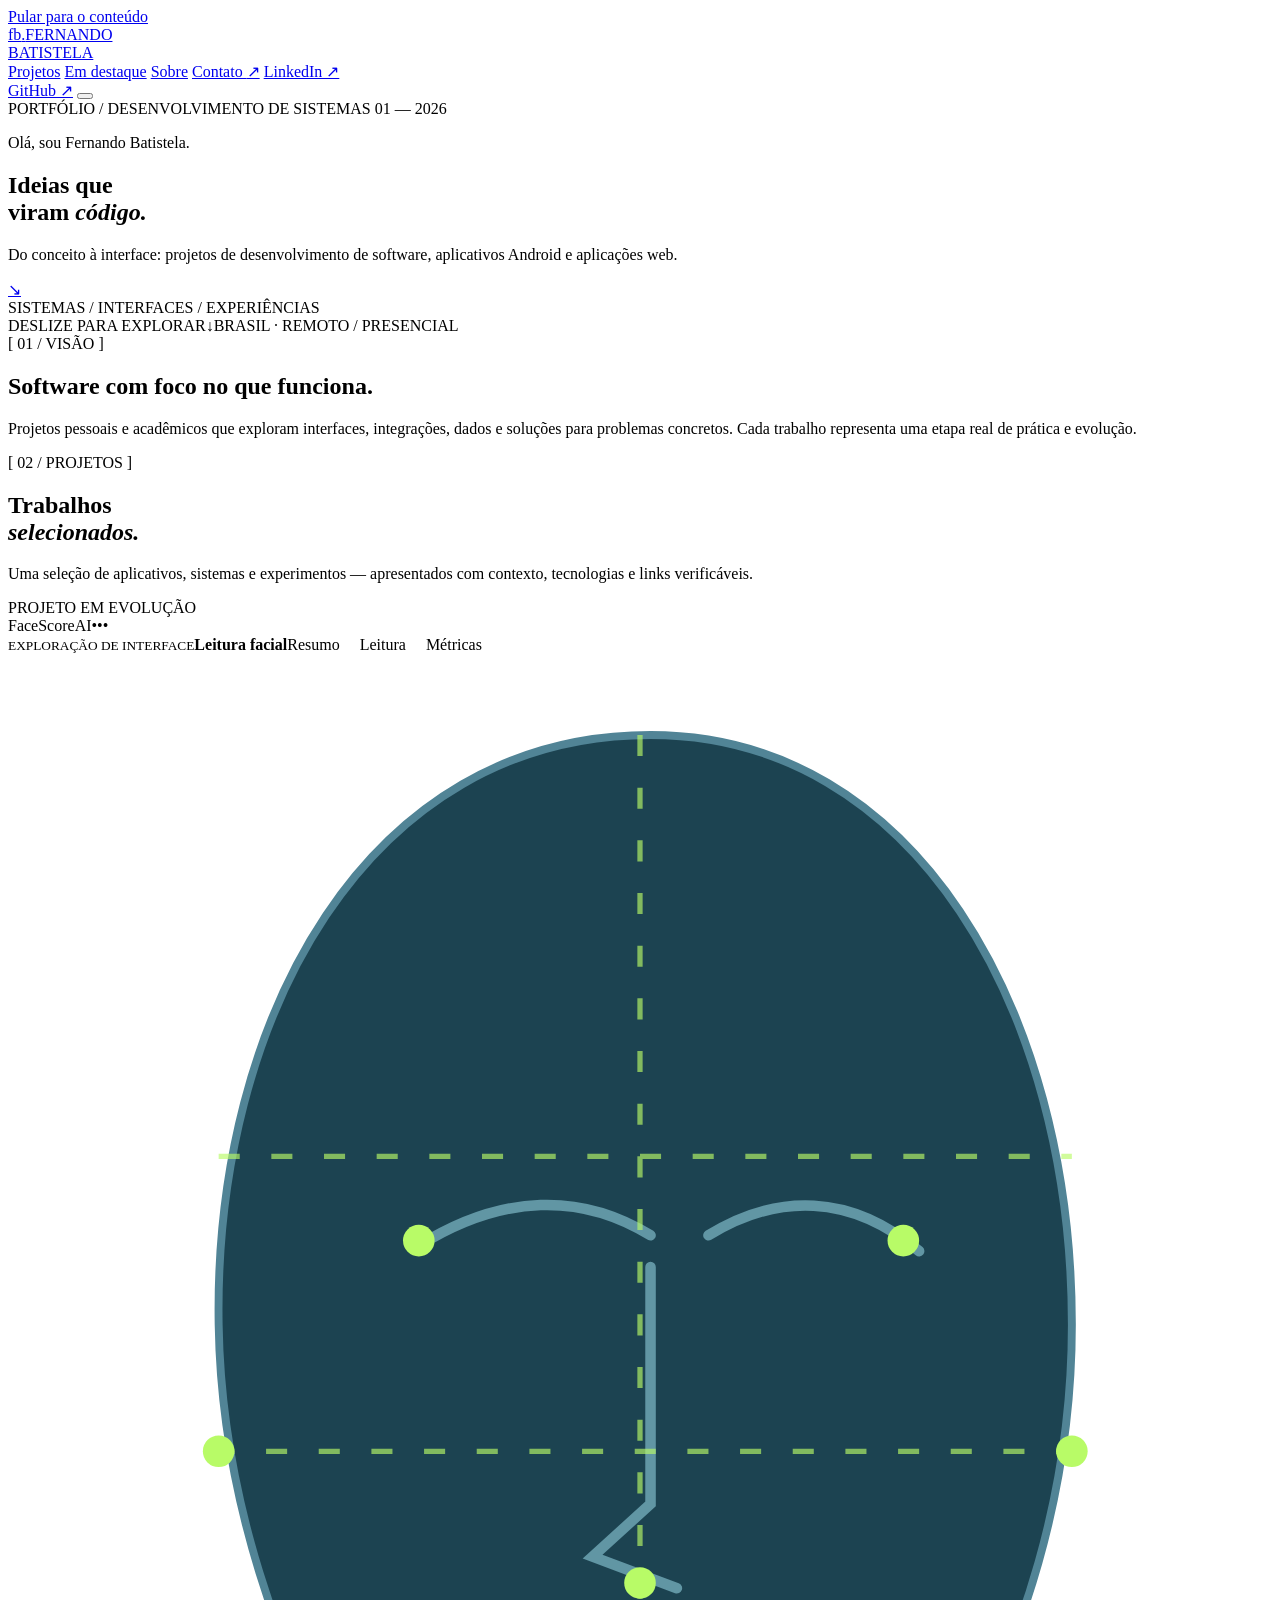
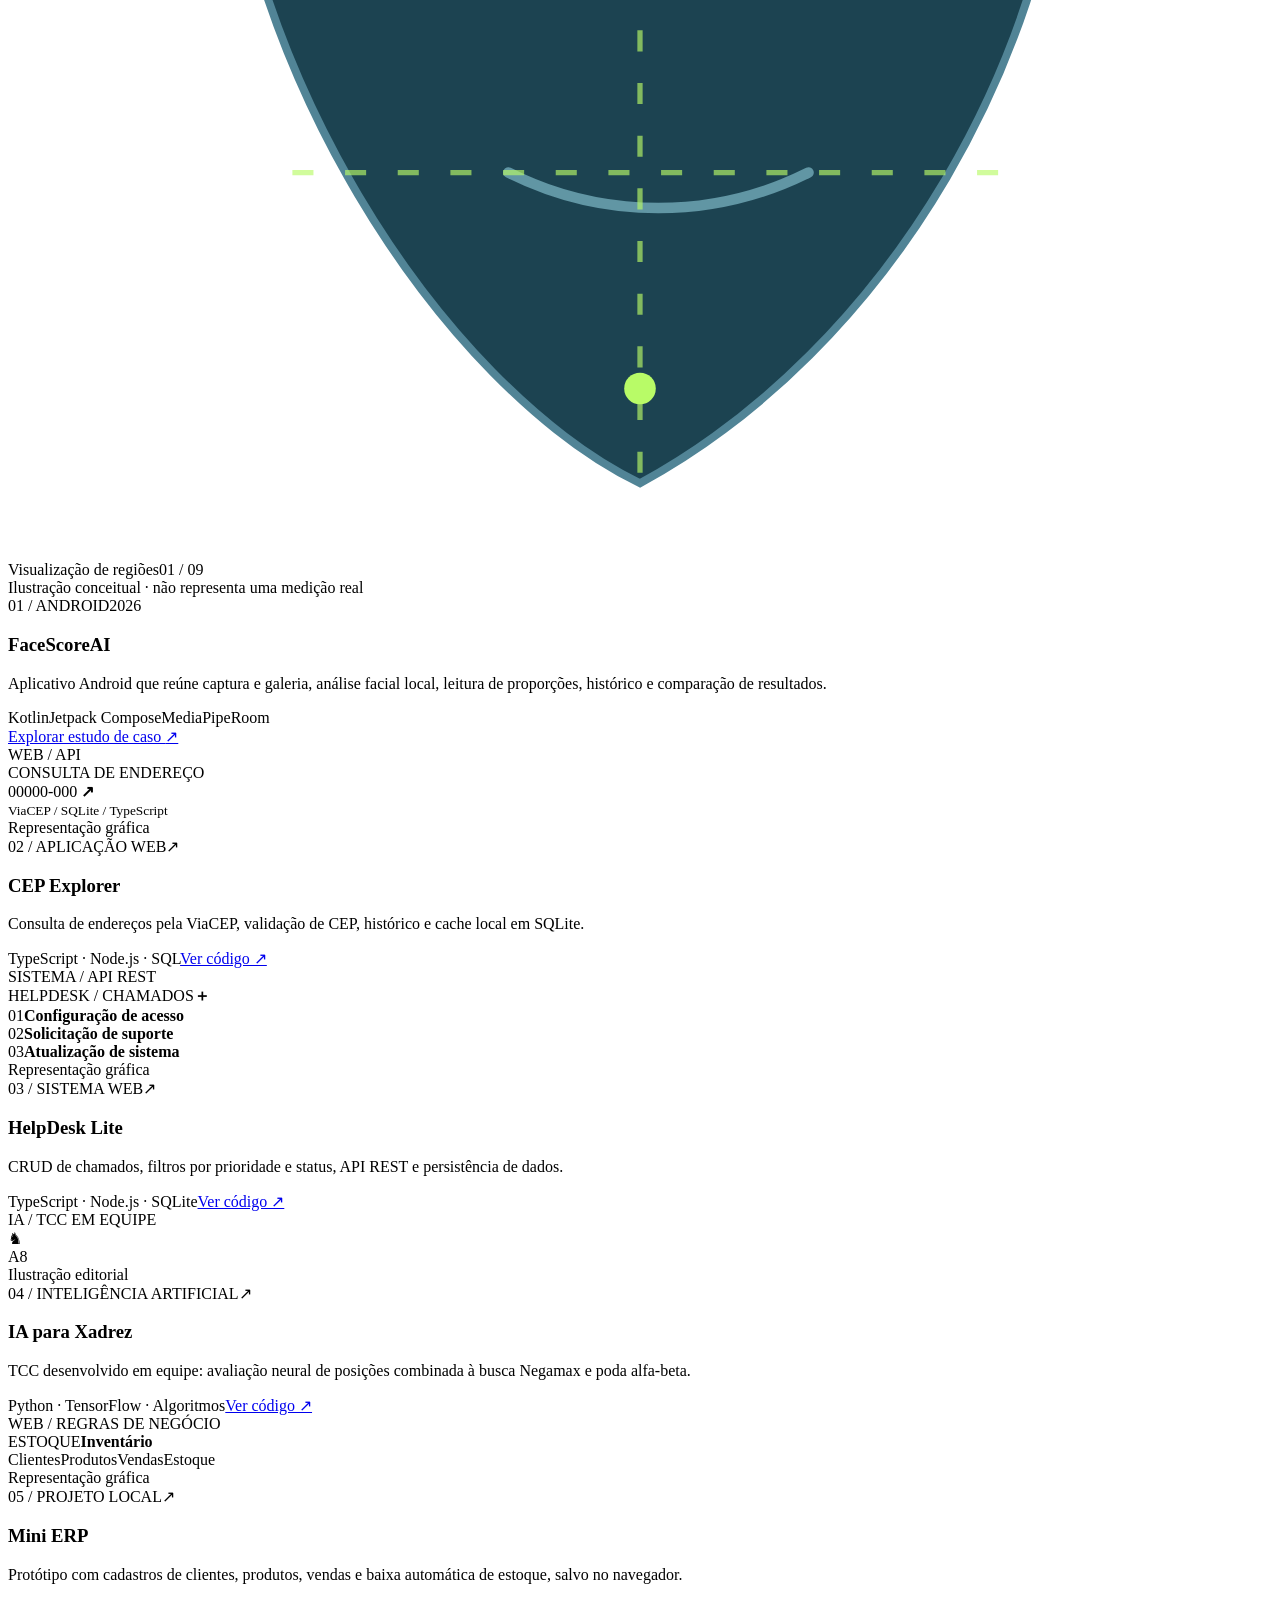
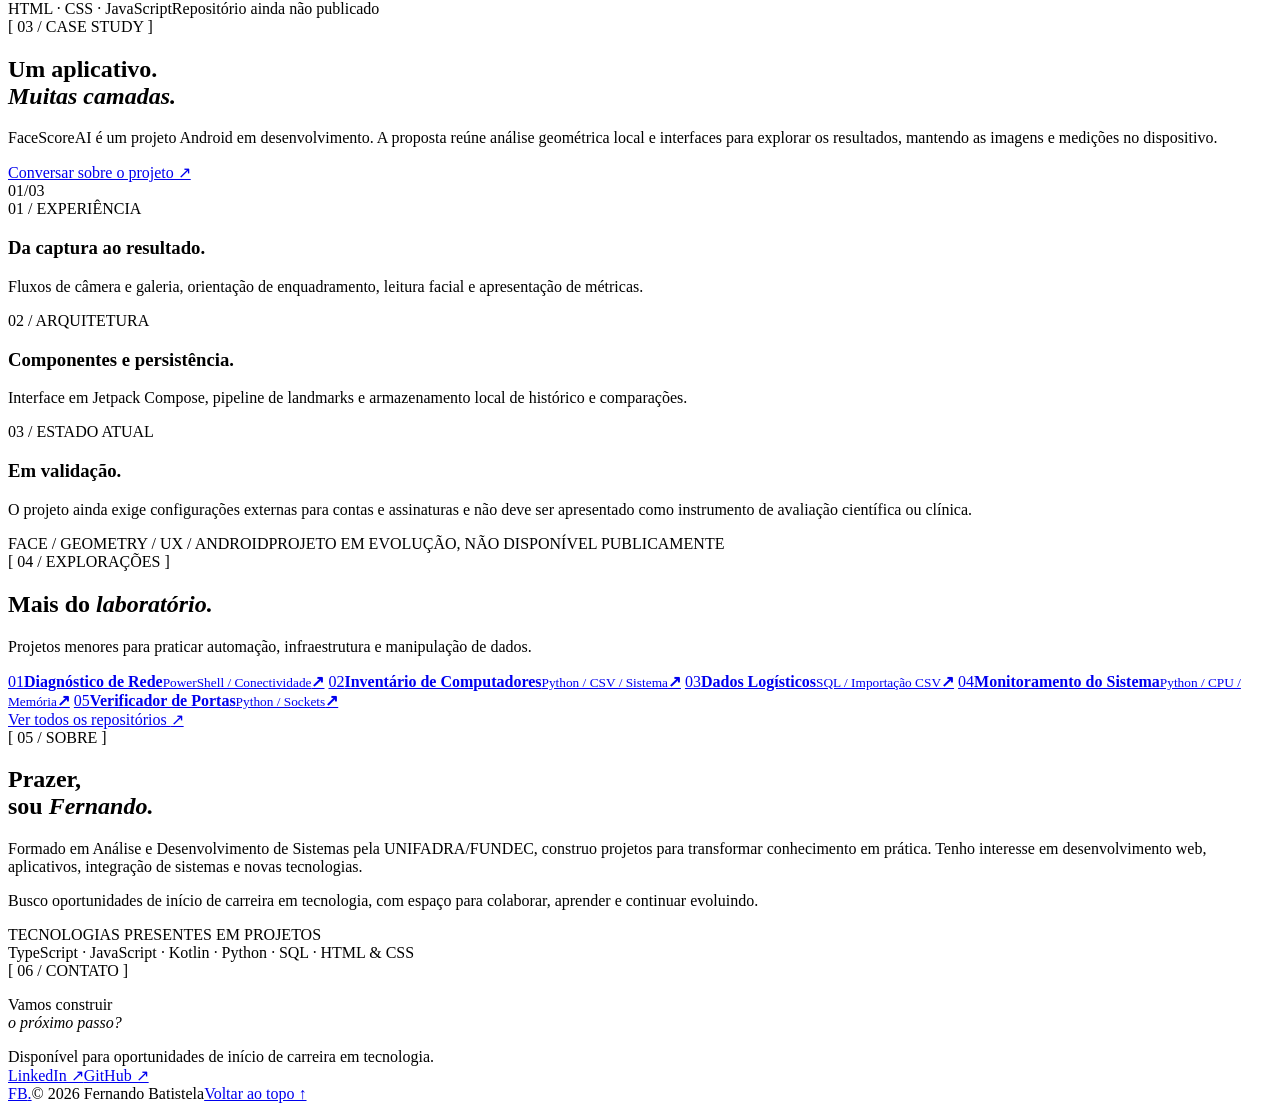
==== docs/index.html @ beaba544 "Add portfolio website: index.html" ====
<!doctype html>
<html lang="pt-BR">
<head>
  <meta charset="utf-8">
  <meta name="viewport" content="width=device-width, initial-scale=1">
  <meta name="theme-color" content="#101210">
  <meta name="description" content="Fernando Batistela — desenvolvimento de sistemas, aplicativos Android, aplicações web e projetos de tecnologia. Conheça projetos e estudos de caso.">
  <meta property="og:title" content="Fernando Batistela — Projetos & Desenvolvimento">
  <meta property="og:description" content="Aplicações reais, interfaces e sistemas. Portfólio de Fernando Batistela.">
  <meta property="og:type" content="website">
  <title>Fernando Batistela — Desenvolvimento de Sistemas</title>
  <link rel="icon" href="assets/mark.svg" type="image/svg+xml">
  <link rel="stylesheet" href="styles.css">
  <script defer src="main.js"></script>
</head>
<body>
  <a class="skip-link" href="#conteudo">Pular para o conteúdo</a>
  <div class="scroll-line" aria-hidden="true"></div>
  <header class="site-header" id="topo">
    <a href="#topo" class="brand" aria-label="Fernando Batistela — início"><span class="brand-mark">fb<span>.</span></span><span class="brand-name">FERNANDO<br>BATISTELA</span></a>
    <nav class="nav" aria-label="Navegação principal">
      <a href="#projetos">Projetos</a>
      <a href="#facescore">Em destaque</a>
      <a href="#sobre">Sobre</a>
      <a href="#contato">Contato <span aria-hidden="true">↗</span></a>
      <a href="https://www.linkedin.com/in/fernando-batistela-4bb4b639b/" target="_blank" rel="noopener noreferrer">LinkedIn ↗</a>
    </nav>
    <a class="header-cta" href="https://github.com/perfilcorporativo" target="_blank" rel="noopener noreferrer">GitHub <span aria-hidden="true">↗</span></a>
    <button class="menu-toggle" type="button" aria-label="Abrir menu" aria-controls="mobile-nav" aria-expanded="false"><span></span><span></span></button>
  </header>
  <nav class="mobile-nav" id="mobile-nav" aria-label="Navegação móvel" hidden><a href="#projetos">Projetos</a><a href="#facescore">FaceScoreAI</a><a href="#sobre">Sobre</a><a href="#contato">Contato</a><a href="https://github.com/perfilcorporativo" target="_blank" rel="noopener noreferrer">GitHub ↗</a><a href="https://www.linkedin.com/in/fernando-batistela-4bb4b639b/" target="_blank" rel="noopener noreferrer">LinkedIn ↗</a></nav>
  <main id="conteudo">
    <section class="hero">
      <div class="hero-noise" aria-hidden="true"></div>
      <div class="hero-inner wrap">
        <div class="hero-topline reveal"><span class="live-dot"></span> PORTFÓLIO / DESENVOLVIMENTO DE SISTEMAS <span class="hero-edition">01 — 2026</span></div>
        <div class="hero-copy">
          <p class="eyebrow reveal">Olá, sou Fernando Batistela.</p>
          <h1 class="hero-title reveal">Ideias que<br>viram <em>código.</em></h1>
          <div class="hero-bottom reveal">
            <p>Do conceito à interface: projetos de desenvolvimento de software, aplicativos Android e aplicações web.</p>
            <a class="circle-arrow" href="#projetos" aria-label="Conhecer projetos"><span aria-hidden="true">↘</span></a>
          </div>
        </div>
        <div class="hero-aside" aria-hidden="true">
          <div class="orbit orbit-1"></div><div class="orbit orbit-2"></div><div class="orbit orbit-3"></div>
          <div class="orbit-node node-a"></div><div class="orbit-node node-b"></div><div class="orbit-node node-c"></div>
          <div class="hero-aside-caption">SISTEMAS / INTERFACES / EXPERIÊNCIAS</div>
        </div>
        <div class="hero-floor"><span>DESLIZE PARA EXPLORAR</span><span>↓</span><span>BRASIL · REMOTO / PRESENCIAL</span></div>
      </div>
    </section>
    <section class="statement wrap reveal">
      <span class="index-label">[ 01 / VISÃO ]</span>
      <div><h2>Software com foco no <span class="underline-accent">que funciona.</span></h2><p>Projetos pessoais e acadêmicos que exploram interfaces, integrações, dados e soluções para problemas concretos. Cada trabalho representa uma etapa real de prática e evolução.</p></div>
    </section>
    <section class="work" id="projetos">
      <div class="wrap section-heading reveal"><div><span class="index-label">[ 02 / PROJETOS ]</span><h2>Trabalhos<br><em>selecionados.</em></h2></div><p>Uma seleção de aplicativos, sistemas e experimentos — apresentados com contexto, tecnologias e links verificáveis.</p></div>
      <div class="wrap">
        <article class="feature-card reveal" aria-labelledby="face-title">
          <div class="feature-visual">
            <div class="project-corner"><span class="pill-dot"></span> PROJETO EM EVOLUÇÃO</div>
            <div class="feature-glow" aria-hidden="true"></div>
            <div class="device" role="img" aria-label="Representação conceitual de um aplicativo de leitura facial; não é captura real ou resultado de análise">
              <div class="device-status"><span>FaceScoreAI</span><span>•••</span></div>
              <div class="device-header"><small>EXPLORAÇÃO DE INTERFACE</small><strong>Leitura facial</strong><span>Resumo　 Leitura　 Métricas</span></div>
              <div class="face-diagram" aria-hidden="true">
                <svg viewBox="0 0 240 285" fill="none"><defs><linearGradient id="headFill" x1="10" y1="0" x2="240" y2="280"><stop stop-color="#1c4351"/><stop offset="1" stop-color="#101c2c"/></linearGradient></defs>
                <path d="M122 15C68 15 39 69 40 127c1 64 43 126 80 144 46-25 82-82 82-144C202 67 172 15 122 15Z" fill="url(#headFill)" stroke="#518496" stroke-width="1.5"/>
                <path d="M78 112c16-10 31-10 44-2M133 110c13-8 27-8 40 3M122 116v45l-11 10 16 6M95 212c18 9 39 9 57 0" stroke="#6196a4" stroke-width="2" stroke-linecap="round"/>
                <path d="M40 95h162M39 151h164M54 212h138M120 15v256" stroke="#b8fb67" stroke-opacity=".65" stroke-dasharray="4 6"/>
                <g fill="#b8fb67"><circle cx="78" cy="111" r="3"/><circle cx="170" cy="111" r="3"/><circle cx="120" cy="176" r="3"/><circle cx="120" cy="253" r="3"/><circle cx="40" cy="151" r="3"/><circle cx="202" cy="151" r="3"/></g></svg>
                <div class="scan-bar"></div>
              </div>
              <div class="device-bottom"><span><span class="tiny-dot"></span> Visualização de regiões</span><span>01 / 09</span></div>
            </div>
            <span class="visual-disclaimer">Ilustração conceitual · não representa uma medição real</span>
          </div>
          <div class="feature-info">
            <div class="small-row"><span>01 / ANDROID</span><span>2026</span></div>
            <h3 id="face-title">FaceScore<span>AI</span></h3>
            <p>Aplicativo Android que reúne captura e galeria, análise facial local, leitura de proporções, histórico e comparação de resultados.</p>
            <div class="tech-tags"><span>Kotlin</span><span>Jetpack Compose</span><span>MediaPipe</span><span>Room</span></div>
            <a href="#facescore" class="action-link">Explorar estudo de caso <span aria-hidden="true">↗</span></a>
          </div>
        </article>
        <div class="project-grid">
          <article class="project-card reveal" aria-labelledby="cep-title">
            <div class="project-art art-cep" aria-label="Ilustração editorial da interface do projeto CEP Explorer">
              <span class="art-eyebrow">WEB / API</span>
              <div class="cep-panel"><span>CONSULTA DE ENDEREÇO</span><div class="cep-input">00000-000 <b>↗</b></div><div class="cep-lines"><i></i><i></i><i></i></div><small>ViaCEP / SQLite / TypeScript</small></div>
              <span class="art-note">Representação gráfica</span>
            </div>
            <div class="project-caption"><span>02 / APLICAÇÃO WEB</span><span>↗</span></div>
            <h3 id="cep-title">CEP Explorer</h3><p>Consulta de endereços pela ViaCEP, validação de CEP, histórico e cache local em SQLite.</p>
            <div class="project-footer"><span>TypeScript · Node.js · SQL</span><a href="https://github.com/perfilcorporativo/projeto_consulta_api" target="_blank" rel="noopener noreferrer" aria-label="Abrir repositório do CEP Explorer">Ver código ↗</a></div>
          </article>
          <article class="project-card reveal" aria-labelledby="help-title">
            <div class="project-art art-help" aria-label="Ilustração editorial de um painel de chamados">
              <span class="art-eyebrow">SISTEMA / API REST</span>
              <div class="tickets-panel"><div class="tickets-top"><span>HELPDESK / CHAMADOS</span><b>＋</b></div><div class="ticket-item"><span>01</span><strong>Configuração de acesso</strong><i class="status-open"></i></div><div class="ticket-item"><span>02</span><strong>Solicitação de suporte</strong><i class="status-progress"></i></div><div class="ticket-item"><span>03</span><strong>Atualização de sistema</strong><i class="status-done"></i></div></div>
              <span class="art-note">Representação gráfica</span>
            </div>
            <div class="project-caption"><span>03 / SISTEMA WEB</span><span>↗</span></div>
            <h3 id="help-title">HelpDesk Lite</h3><p>CRUD de chamados, filtros por prioridade e status, API REST e persistência de dados.</p>
            <div class="project-footer"><span>TypeScript · Node.js · SQLite</span><a href="https://github.com/perfilcorporativo/sistema-tickets" target="_blank" rel="noopener noreferrer" aria-label="Abrir repositório do HelpDesk Lite">Ver código ↗</a></div>
          </article>
          <article class="project-card reveal" aria-labelledby="chess-title">
            <div class="project-art art-chess" aria-label="Ilustração de tabuleiro de xadrez">
              <span class="art-eyebrow">IA / TCC EM EQUIPE</span>
              <div class="chess-board" aria-hidden="true"><div class="chess-piece">♞</div><span class="coord co-a">A</span><span class="coord co-b">8</span></div>
              <span class="art-note">Ilustração editorial</span>
            </div>
            <div class="project-caption"><span>04 / INTELIGÊNCIA ARTIFICIAL</span><span>↗</span></div>
            <h3 id="chess-title">IA para Xadrez</h3><p>TCC desenvolvido em equipe: avaliação neural de posições combinada à busca Negamax e poda alfa-beta.</p>
            <div class="project-footer"><span>Python · TensorFlow · Algoritmos</span><a href="https://github.com/perfilcorporativo/TCC-IA" target="_blank" rel="noopener noreferrer" aria-label="Abrir repositório do TCC">Ver código ↗</a></div>
          </article>
          <article class="project-card reveal" aria-labelledby="erp-title">
            <div class="project-art art-erp" aria-label="Ilustração editorial dos módulos do mini ERP">
              <span class="art-eyebrow">WEB / REGRAS DE NEGÓCIO</span>
              <div class="erp-panel"><div><span>ESTOQUE</span><strong>Inventário</strong></div><div class="erp-stats"><span>Clientes</span><span>Produtos</span><span>Vendas</span><span>Estoque</span></div><div class="erp-bars"><i></i><i></i><i></i><i></i><i></i><i></i></div></div>
              <span class="art-note">Representação gráfica</span>
            </div>
            <div class="project-caption"><span>05 / PROJETO LOCAL</span><span>↗</span></div>
            <h3 id="erp-title">Mini ERP</h3><p>Protótipo com cadastros de clientes, produtos, vendas e baixa automática de estoque, salvo no navegador.</p>
            <div class="project-footer"><span>HTML · CSS · JavaScript</span><span class="offline-label">Repositório ainda não publicado</span></div>
          </article>
        </div>
      </div>
    </section>
    <section class="case-study" id="facescore">
      <div class="wrap case-layout">
        <div class="case-heading reveal"><span class="index-label light">[ 03 / CASE STUDY ]</span><h2>Um aplicativo.<br><em>Muitas camadas.</em></h2><p>FaceScoreAI é um projeto Android em desenvolvimento. A proposta reúne análise geométrica local e interfaces para explorar os resultados, mantendo as imagens e medições no dispositivo.</p><a href="#contato" class="text-link">Conversar sobre o projeto ↗</a></div>
        <div class="case-detail reveal"><div class="case-large-number">01<span>/03</span></div><div class="case-step"><span>01 / EXPERIÊNCIA</span><h3>Da captura ao resultado.</h3><p>Fluxos de câmera e galeria, orientação de enquadramento, leitura facial e apresentação de métricas.</p></div><div class="case-step"><span>02 / ARQUITETURA</span><h3>Componentes e persistência.</h3><p>Interface em Jetpack Compose, pipeline de landmarks e armazenamento local de histórico e comparações.</p></div><div class="case-step"><span>03 / ESTADO ATUAL</span><h3>Em validação.</h3><p>O projeto ainda exige configurações externas para contas e assinaturas e não deve ser apresentado como instrumento de avaliação científica ou clínica.</p></div></div>
      </div>
      <div class="wrap case-bottom"><span>FACE / GEOMETRY / UX / ANDROID</span><span>PROJETO EM EVOLUÇÃO, NÃO DISPONÍVEL PUBLICAMENTE</span></div>
    </section>
    <section class="lab wrap" id="laboratorio">
      <div class="lab-head reveal"><div><span class="index-label">[ 04 / EXPLORAÇÕES ]</span><h2>Mais do <em>laboratório.</em></h2></div><p>Projetos menores para praticar automação, infraestrutura e manipulação de dados.</p></div>
      <div class="lab-list">
        <a class="lab-row reveal" href="https://github.com/perfilcorporativo/diagnostico-rede" target="_blank" rel="noopener noreferrer"><span>01</span><strong>Diagnóstico de Rede</strong><small>PowerShell / Conectividade</small><b aria-hidden="true">↗</b></a>
        <a class="lab-row reveal" href="https://github.com/perfilcorporativo/inventario-computadores" target="_blank" rel="noopener noreferrer"><span>02</span><strong>Inventário de Computadores</strong><small>Python / CSV / Sistema</small><b aria-hidden="true">↗</b></a>
        <a class="lab-row reveal" href="https://github.com/perfilcorporativo/importacao-csv-sql-logistic" target="_blank" rel="noopener noreferrer"><span>03</span><strong>Dados Logísticos</strong><small>SQL / Importação CSV</small><b aria-hidden="true">↗</b></a>
        <a class="lab-row reveal" href="https://github.com/perfilcorporativo/monitoramento-sistema" target="_blank" rel="noopener noreferrer"><span>04</span><strong>Monitoramento do Sistema</strong><small>Python / CPU / Memória</small><b aria-hidden="true">↗</b></a>
        <a class="lab-row reveal" href="https://github.com/perfilcorporativo/verificador-porta" target="_blank" rel="noopener noreferrer"><span>05</span><strong>Verificador de Portas</strong><small>Python / Sockets</small><b aria-hidden="true">↗</b></a>
      </div>
      <a class="all-repos" href="https://github.com/perfilcorporativo?tab=repositories" target="_blank" rel="noopener noreferrer">Ver todos os repositórios <span aria-hidden="true">↗</span></a>
    </section>
    <section class="about" id="sobre"><div class="wrap about-layout reveal"><span class="index-label">[ 05 / SOBRE ]</span><div><h2>Prazer,<br>sou <em>Fernando.</em></h2><p>Formado em Análise e Desenvolvimento de Sistemas pela UNIFADRA/FUNDEC, construo projetos para transformar conhecimento em prática. Tenho interesse em desenvolvimento web, aplicativos, integração de sistemas e novas tecnologias.</p><p>Busco oportunidades de início de carreira em tecnologia, com espaço para colaborar, aprender e continuar evoluindo.</p><div class="stack"><span>TECNOLOGIAS PRESENTES EM PROJETOS</span><div>TypeScript <i>·</i> JavaScript <i>·</i> Kotlin <i>·</i> Python <i>·</i> SQL <i>·</i> HTML & CSS</div></div></div></div></section>
    <section class="contact" id="contato"><div class="wrap contact-inner"><span class="index-label light">[ 06 / CONTATO ]</span><p class="reveal">Vamos construir<br><em>o próximo passo?</em></p><div class="contact-bottom"><span>Disponível para oportunidades de início de carreira em tecnologia.</span><div class="contact-social-links"><a href="https://www.linkedin.com/in/fernando-batistela-4bb4b639b/" target="_blank" rel="noopener noreferrer">LinkedIn ↗</a><a href="https://github.com/perfilcorporativo" target="_blank" rel="noopener noreferrer">GitHub ↗</a></div></div></div></section>
  </main>
  <footer><div class="wrap footer-inner"><a href="#topo">FB<span>.</span></a><span>© <span id="year">2026</span> Fernando Batistela</span><a href="#topo">Voltar ao topo ↑</a></div></footer>
</body>
</html>
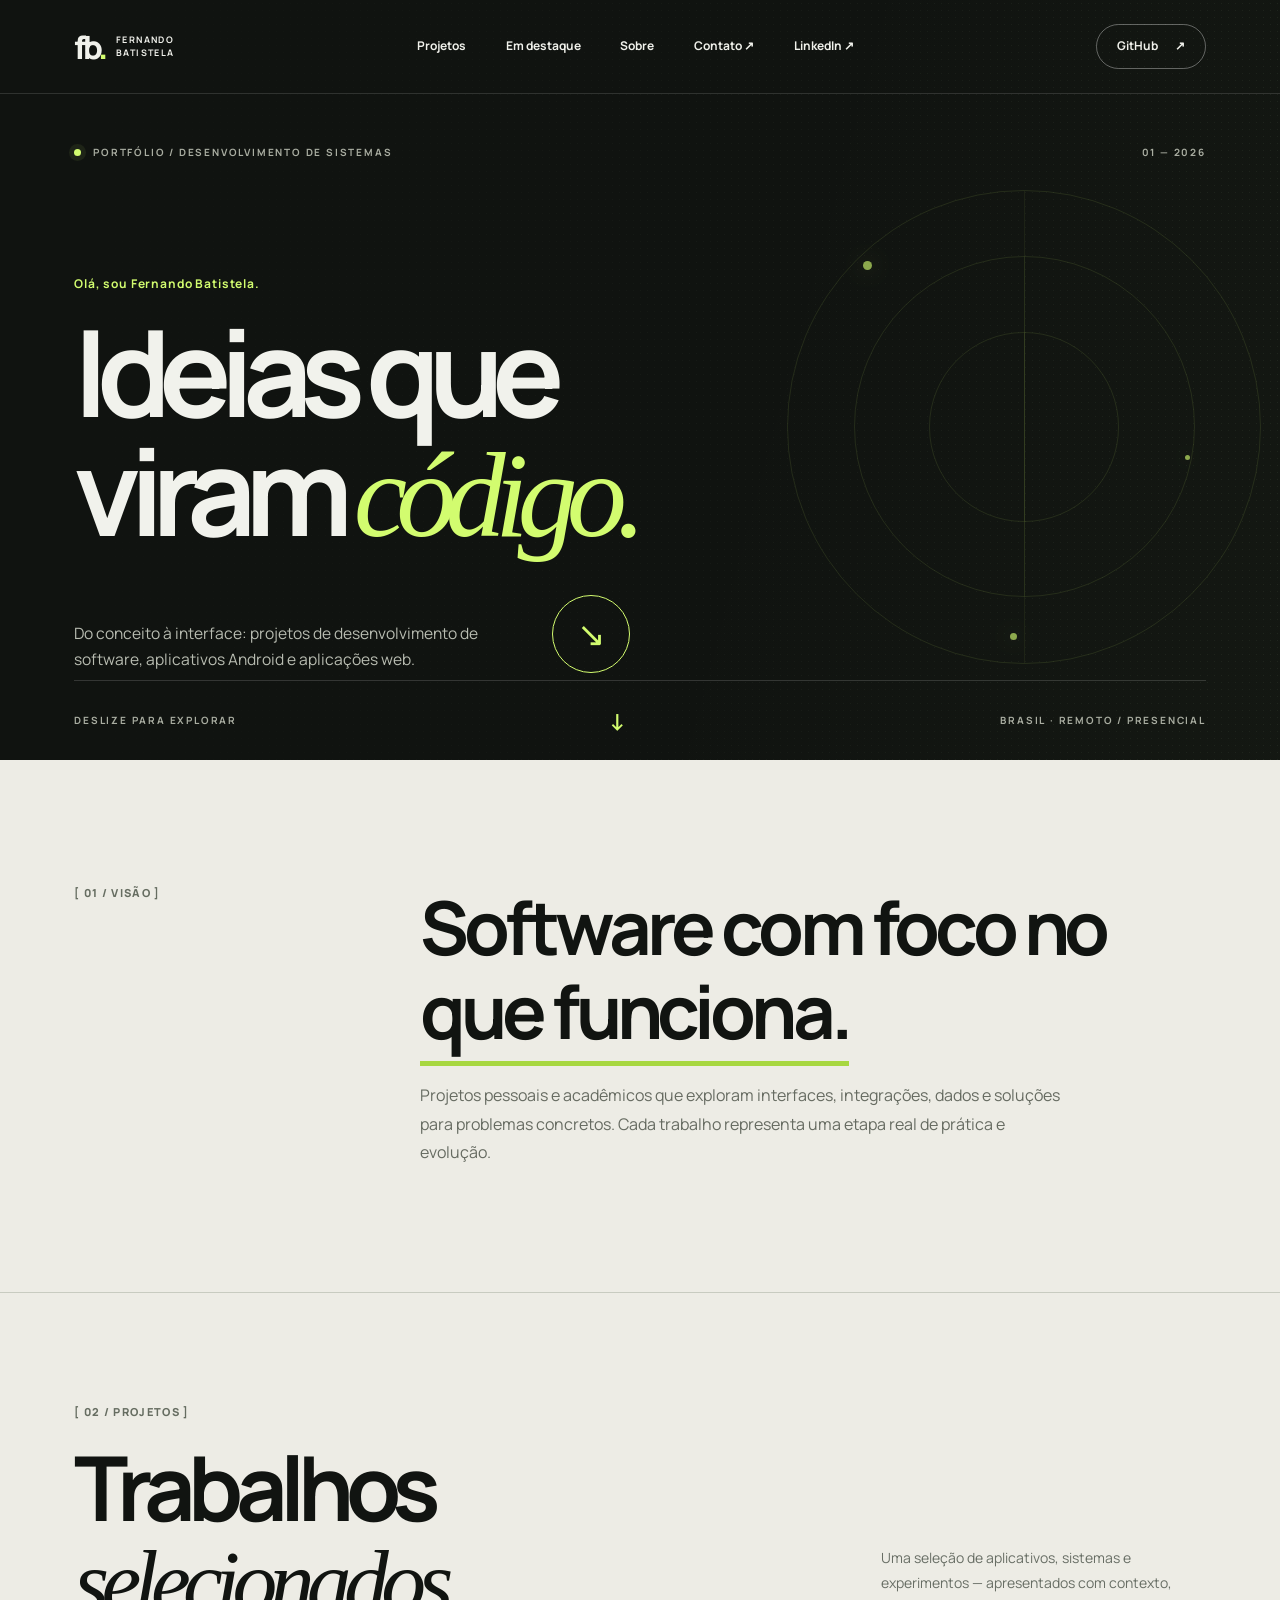
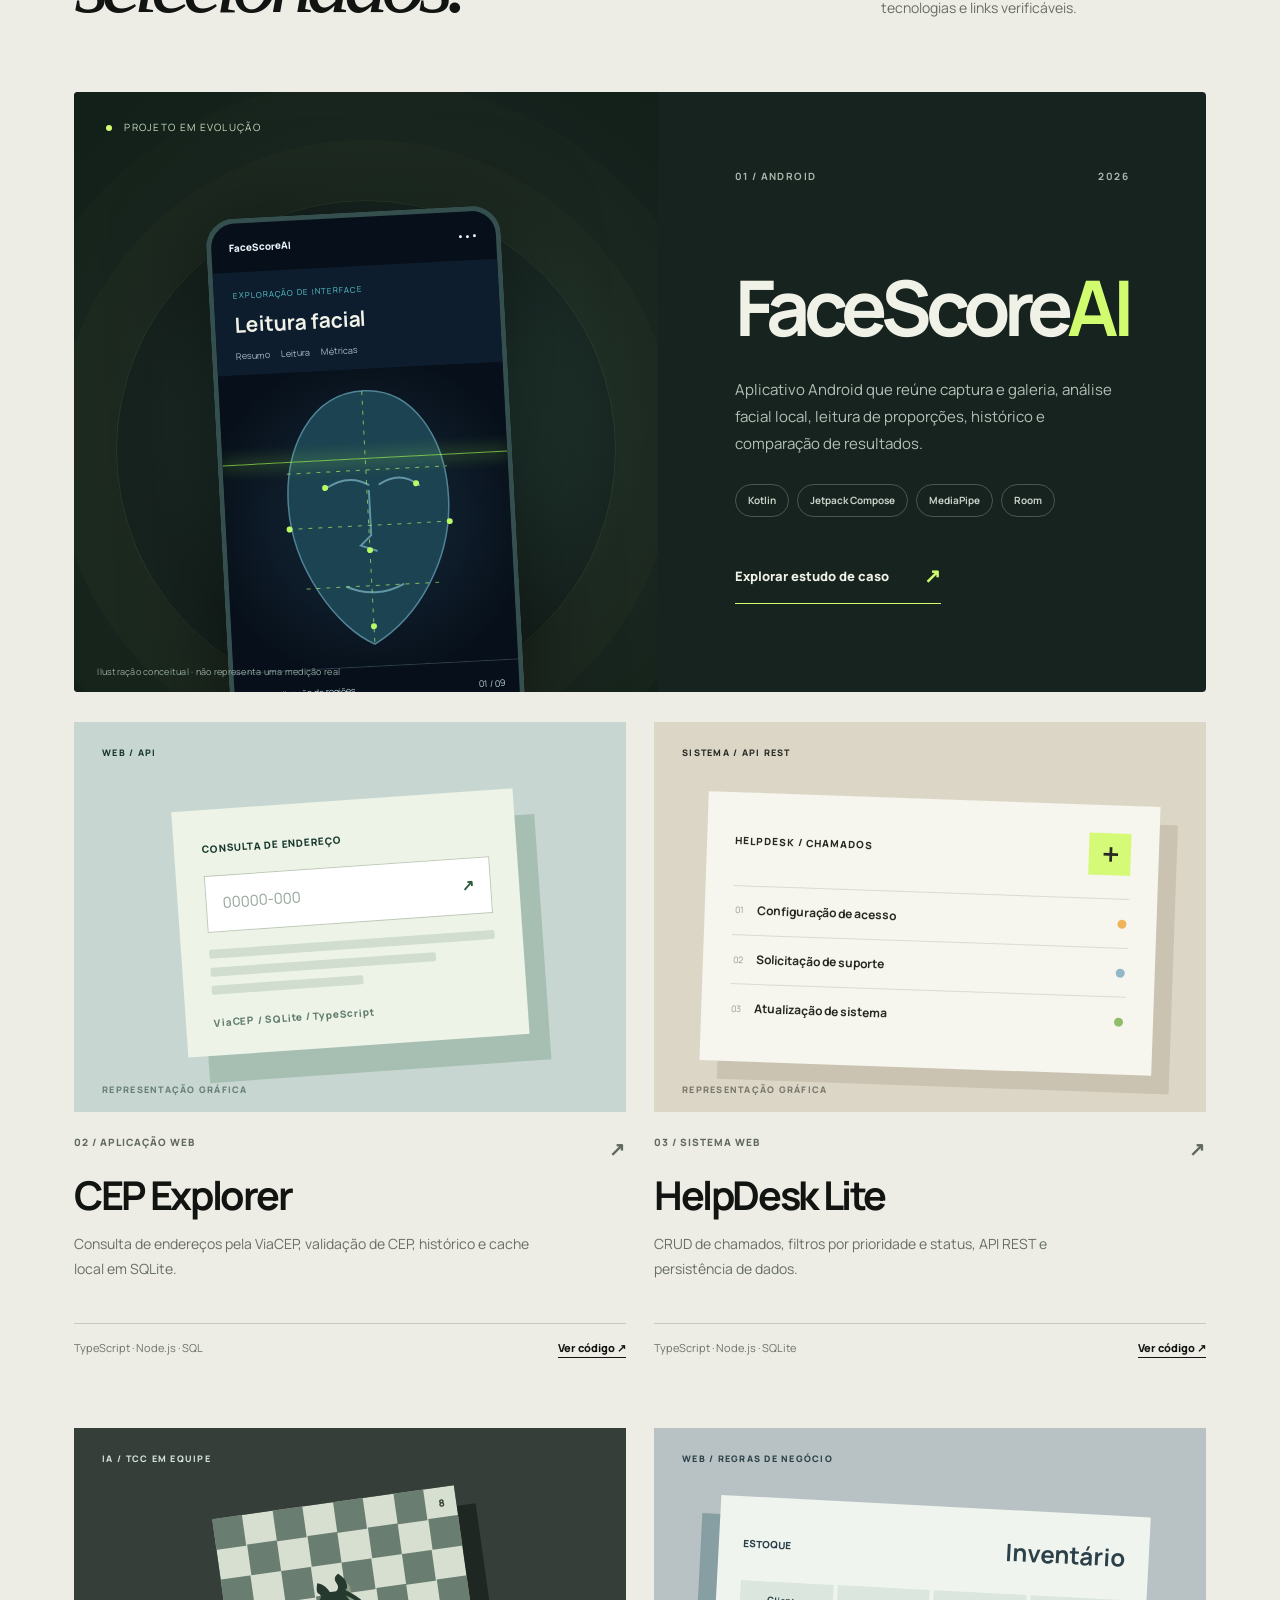
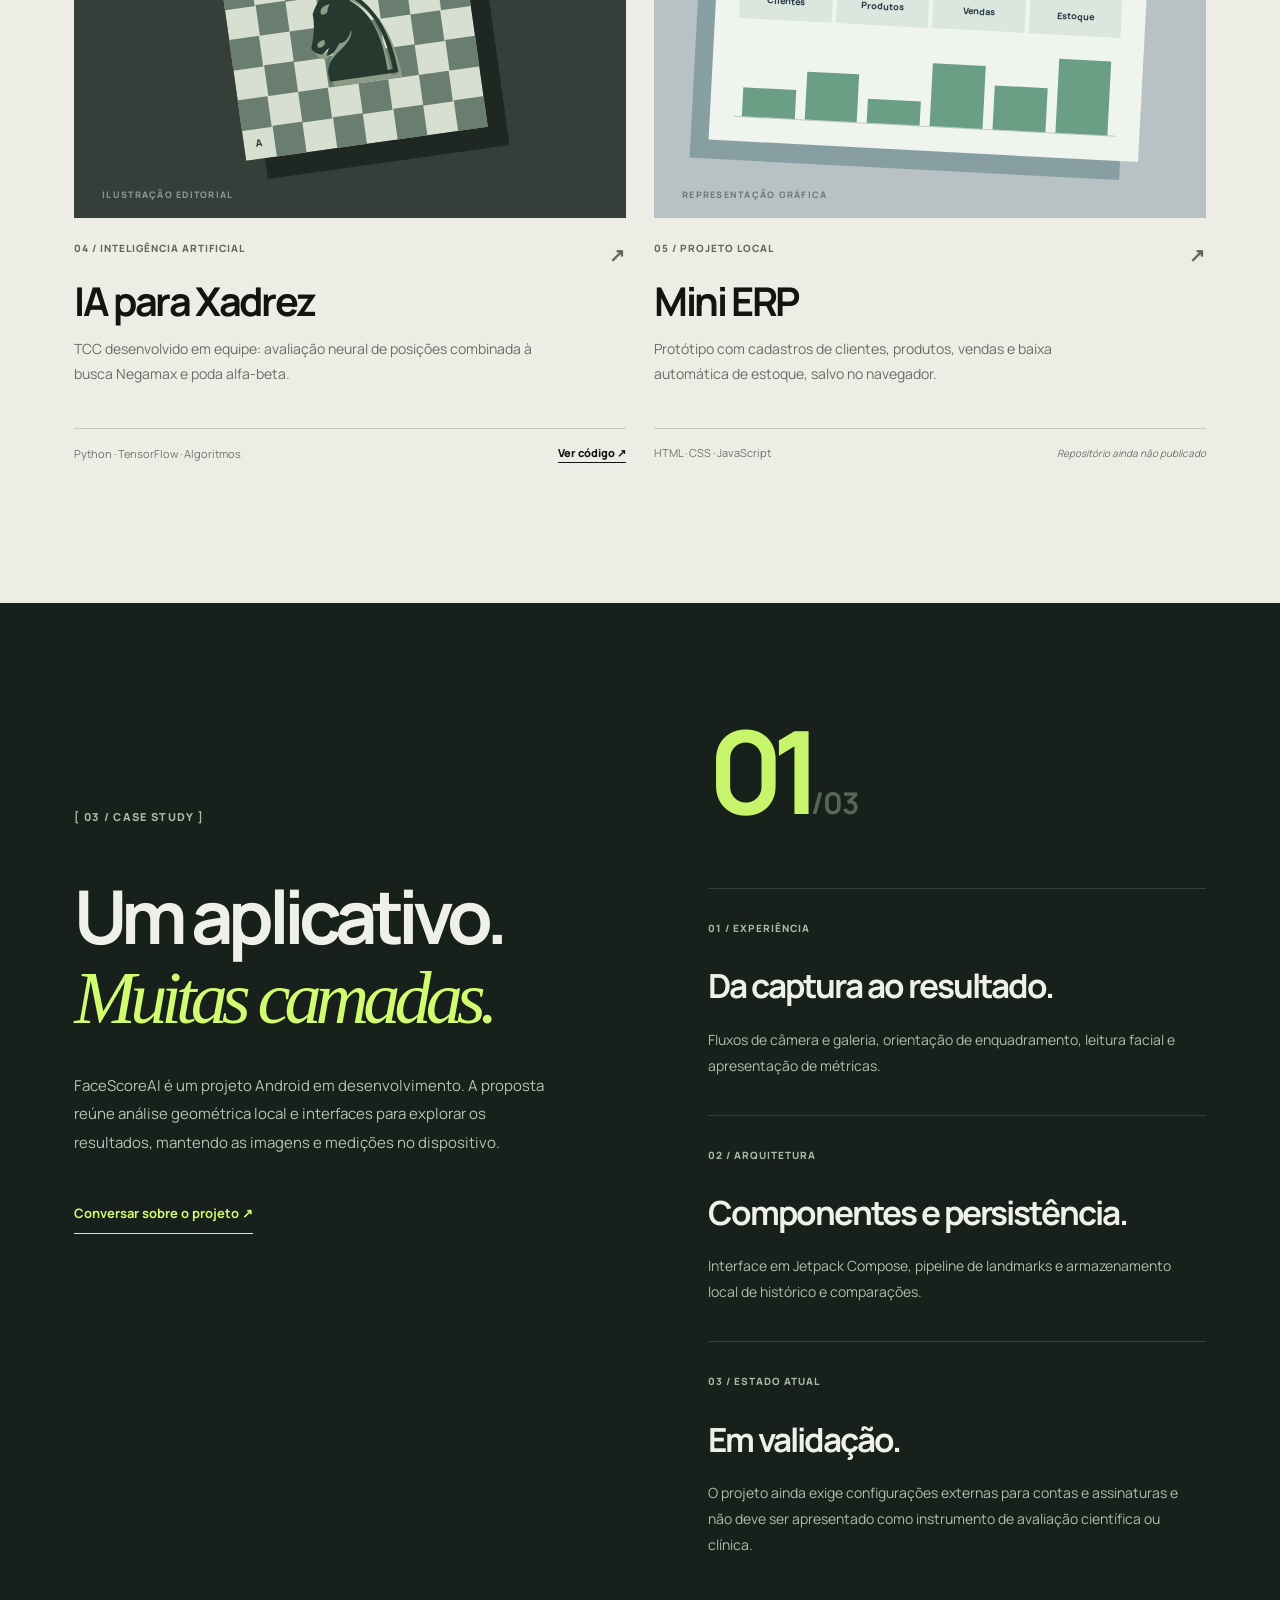
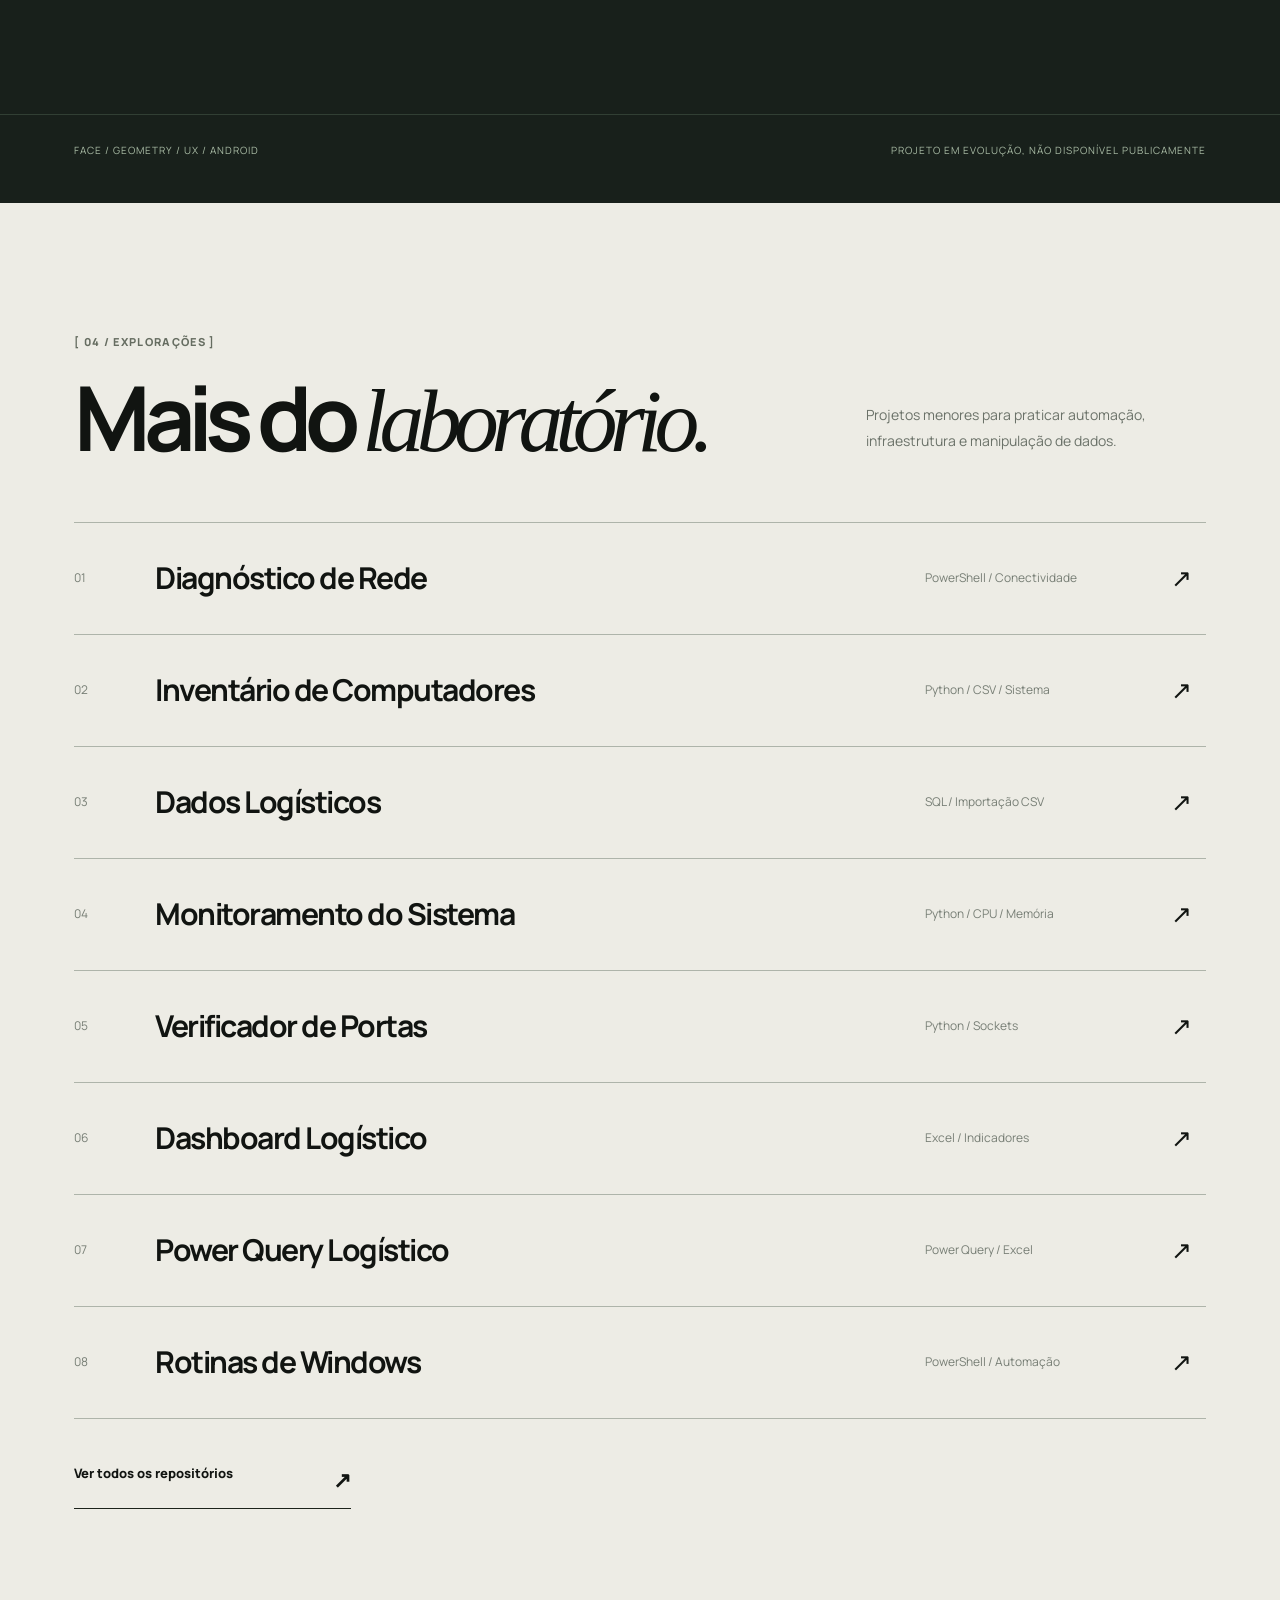
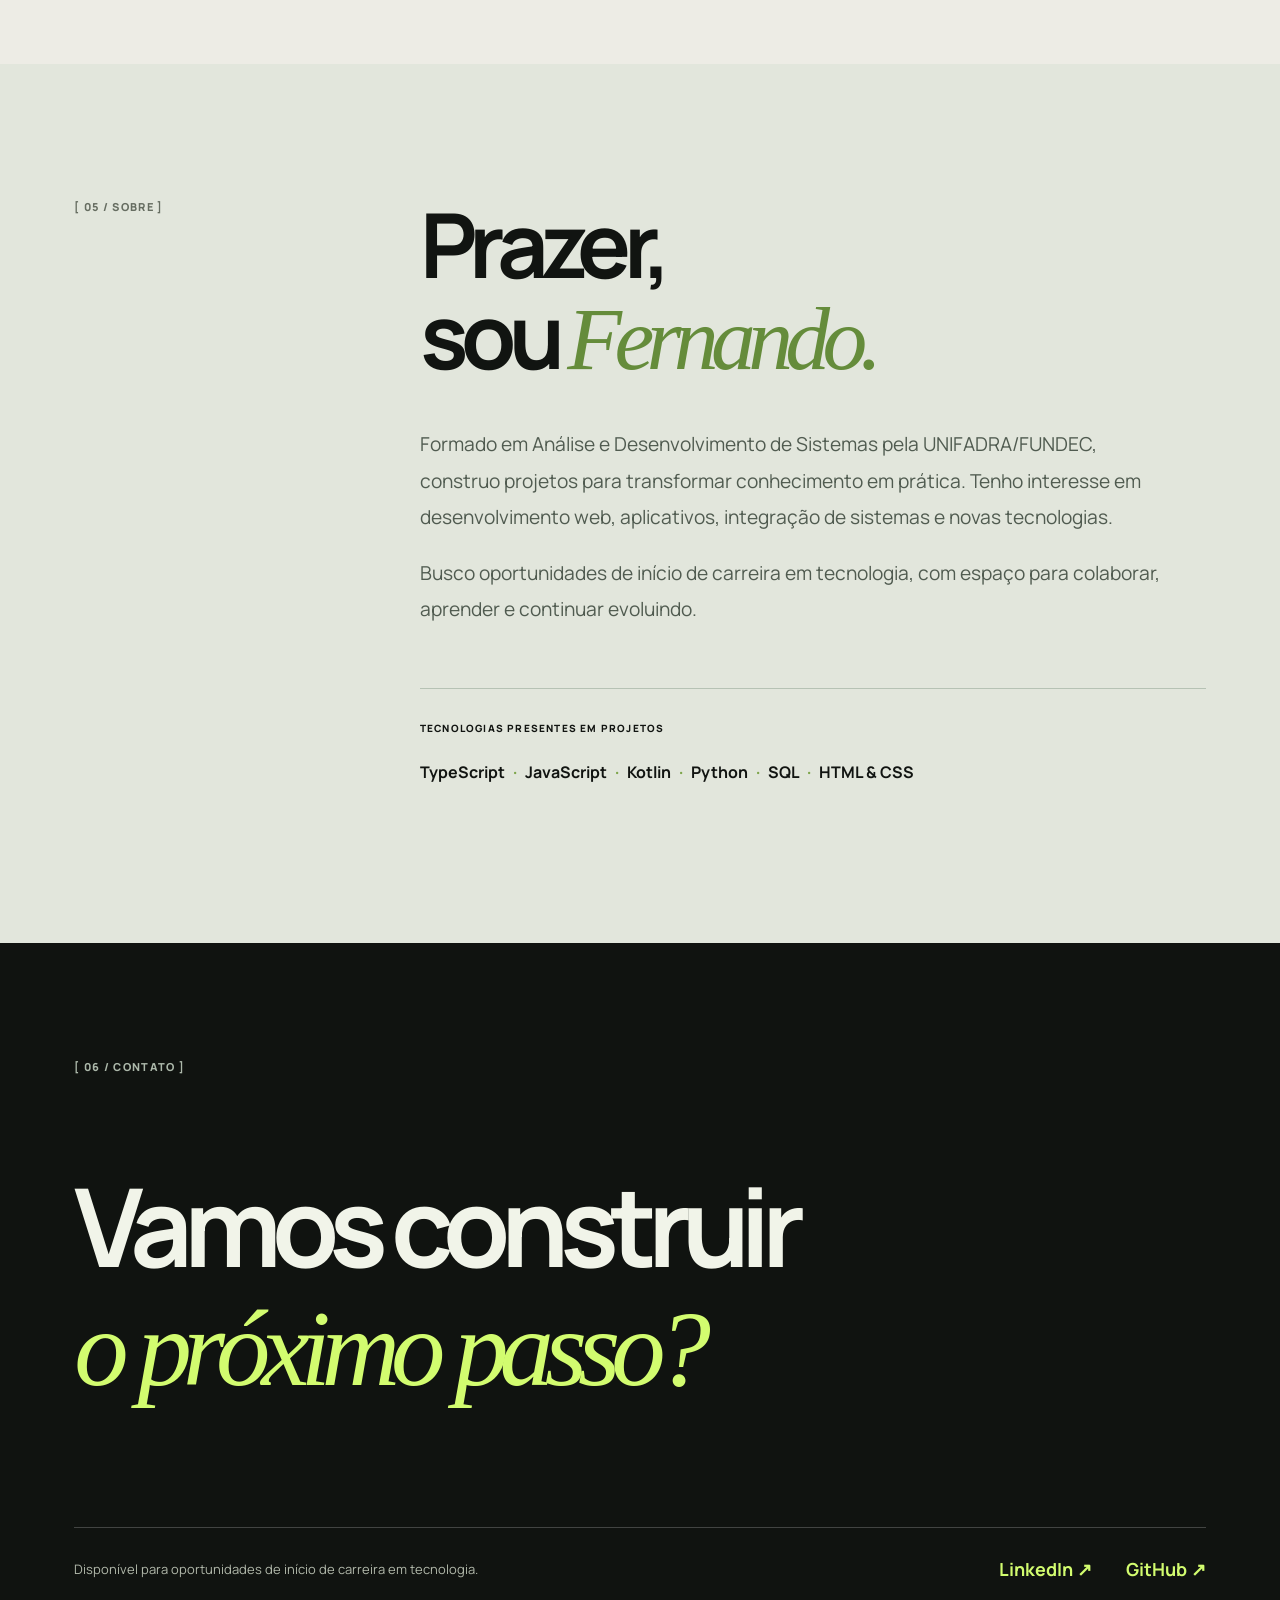
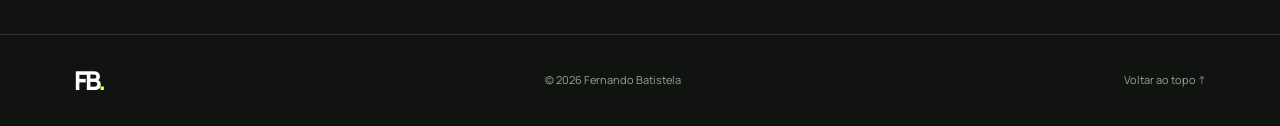
==== commit 38b8215a: "Expand project catalog and add verified LinkedIn link" ====
--- a/docs/index.html
+++ b/docs/index.html
@@ -143,6 +143,9 @@
         <a class="lab-row reveal" href="https://github.com/perfilcorporativo/importacao-csv-sql-logistic" target="_blank" rel="noopener noreferrer"><span>03</span><strong>Dados Logísticos</strong><small>SQL / Importação CSV</small><b aria-hidden="true">↗</b></a>
         <a class="lab-row reveal" href="https://github.com/perfilcorporativo/monitoramento-sistema" target="_blank" rel="noopener noreferrer"><span>04</span><strong>Monitoramento do Sistema</strong><small>Python / CPU / Memória</small><b aria-hidden="true">↗</b></a>
         <a class="lab-row reveal" href="https://github.com/perfilcorporativo/verificador-porta" target="_blank" rel="noopener noreferrer"><span>05</span><strong>Verificador de Portas</strong><small>Python / Sockets</small><b aria-hidden="true">↗</b></a>
+        <a class="lab-row reveal" href="https://github.com/perfilcorporativo/dashboard-logistica" target="_blank" rel="noopener noreferrer"><span>06</span><strong>Dashboard Logístico</strong><small>Excel / Indicadores</small><b aria-hidden="true">↗</b></a>
+        <a class="lab-row reveal" href="https://github.com/perfilcorporativo/projeto-power-query-logistico" target="_blank" rel="noopener noreferrer"><span>07</span><strong>Power Query Logístico</strong><small>Power Query / Excel</small><b aria-hidden="true">↗</b></a>
+        <a class="lab-row reveal" href="https://github.com/perfilcorporativo/otimizacao-windows" target="_blank" rel="noopener noreferrer"><span>08</span><strong>Rotinas de Windows</strong><small>PowerShell / Automação</small><b aria-hidden="true">↗</b></a>
       </div>
       <a class="all-repos" href="https://github.com/perfilcorporativo?tab=repositories" target="_blank" rel="noopener noreferrer">Ver todos os repositórios <span aria-hidden="true">↗</span></a>
     </section>
--- a/docs/styles.css
+++ b/docs/styles.css
@@ -0,0 +1,144 @@
+@import url('https://fonts.googleapis.com/css2?family=DM+Sans:wght@400;500;600;700&family=Manrope:wght@400;500;600;700;800&display=swap');
+:root{--ink:#111411;--paper:#edece5;--paper2:#e5e5dc;--muted:#74786e;--acid:#d2fc6f;--dark:#101310;--line:#c8cbc0;--font:'Manrope','Arial',sans-serif}
+*,*::before,*::after{box-sizing:border-box}
+html{scroll-behavior:smooth;scroll-padding-top:95px}
+body{margin:0;background:var(--paper);color:var(--ink);font-family:var(--font);-webkit-font-smoothing:antialiased;line-height:1.52}
+body.menu-open{overflow:hidden}
+::selection{background:var(--acid);color:#161916}
+a{color:inherit;text-decoration:none}
+button{font:inherit}
+button,a{ -webkit-tap-highlight-color:transparent }
+a:focus-visible,button:focus-visible{outline:3px solid #8dc424;outline-offset:5px}
+.wrap{max-width:1530px;margin:auto;padding-inline:clamp(24px,5.8vw,92px)}
+.skip-link{position:absolute;z-index:200;background:var(--acid);padding:12px 18px;transform:translateY(-150%)}
+.skip-link:focus{transform:translateY(0)}
+.scroll-line{position:fixed;z-index:150;top:0;left:0;width:var(--scroll,0%);height:3px;background:var(--acid);pointer-events:none;transition:width .1s linear}
+.site-header{position:absolute;top:0;left:0;width:100%;height:94px;z-index:30;display:flex;align-items:center;justify-content:space-between;padding-inline:clamp(24px,5.8vw,92px);color:#f0f1eb;border-bottom:1px solid rgba(255,255,255,.13)}
+.brand{display:flex;align-items:center;gap:12px}
+.brand-mark{font-size:32px;font-weight:800;letter-spacing:-.13em;line-height:1}
+.brand-mark span,.footer-inner>a:first-child span{color:var(--acid)}
+.brand-name{font-size:9px;letter-spacing:.16em;line-height:1.4;font-weight:700}
+.nav{display:flex;gap:clamp(20px,3.1vw,48px);align-items:center}
+.nav a{font-size:12px;font-weight:700;transition:color .2s}
+.nav a:hover,.header-cta:hover{color:var(--acid)}
+.header-cta{font-size:12px;font-weight:700;border:1px solid rgba(255,255,255,.34);border-radius:80px;padding:12px 20px;transition:border-color .2s,color .2s}
+.header-cta span{padding-left:15px}
+.menu-toggle,.mobile-nav{display:none}
+.hero{min-height:760px;background:var(--dark);color:#f1f2ec;position:relative;overflow:hidden}
+.hero::after{content:"";position:absolute;inset:0;background:linear-gradient(105deg,transparent 0%,transparent 56%,rgba(176,214,119,.025) 100%);pointer-events:none}
+.hero-noise{position:absolute;inset:0;opacity:.16;background-image:radial-gradient(#5a6954 .6px,transparent .6px);background-size:7px 7px;mask-image:linear-gradient(to right,transparent,black)}
+.hero-inner{position:relative;z-index:1;min-height:760px;padding-top:145px;display:flex;flex-direction:column}
+.hero-topline,.hero-floor{font-size:10px;font-weight:700;letter-spacing:.18em;color:#a9ada1;display:flex;align-items:center;gap:12px}
+.live-dot{width:7px;height:7px;background:var(--acid);border-radius:50%;box-shadow:0 0 0 5px #d2fc6f12}
+.hero-edition{margin-left:auto}
+.hero-copy{padding-top:clamp(55px,9vw,133px);max-width:1100px;position:relative;z-index:2}
+.eyebrow{color:var(--acid);font-size:12px;letter-spacing:.07em;font-weight:700;margin:0 0 18px}
+.hero-title{font-size:clamp(64px,9.4vw,153px);line-height:.99;letter-spacing:-.095em;font-weight:700;margin:0;max-width:1100px}
+.hero-title em{font-family:Georgia,serif;color:var(--acid);font-weight:400;letter-spacing:-.09em}
+.hero-bottom{display:flex;gap:38px;align-items:end;margin-top:40px}
+.hero-bottom p{max-width:440px;font-size:clamp(14px,1.22vw,18px);font-weight:400;color:#b8bcb1;line-height:1.7;margin:0}
+.circle-arrow{flex:0 0 78px;width:78px;height:78px;border:1px solid #d3fc6f;border-radius:50%;display:grid;place-items:center;color:var(--acid);font-size:34px;transition:background .3s,transform .4s,color .3s}
+.circle-arrow:hover{background:var(--acid);color:var(--dark);transform:rotate(45deg)}
+.hero-aside{position:absolute;right:1.5%;top:25%;width:37vw;height:37vw;max-width:580px;max-height:580px;opacity:.64}
+.orbit{border:1px solid rgba(208,252,111,.16);border-radius:50%;position:absolute;inset:0}
+.orbit-2{inset:14%}.orbit-3{inset:30%}
+.orbit::after{content:"";display:block;position:absolute;width:1px;height:100%;left:50%;background:#d2fc6f19}
+.orbit-node{position:absolute;background:#d2fc6f;border-radius:50%;box-shadow:0 0 25px #d2fc6f77}
+.node-a{width:9px;height:9px;left:16%;top:15%}.node-b{width:5px;height:5px;right:15%;top:56%}.node-c{width:7px;height:7px;left:47%;bottom:5%}
+.hero-aside-caption{display:none}
+.hero-floor{border-top:1px solid #ffffff26;margin-top:auto;height:80px;justify-content:space-between}
+.hero-floor>span:nth-child(2){font-size:23px;color:var(--acid)}
+.index-label{font-size:11px;letter-spacing:.12em;font-weight:800;color:#666d61;display:inline-block}
+.index-label.light{color:#acb8aa}
+.statement{display:grid;grid-template-columns:27% 1fr;gap:40px;padding-top:125px;padding-bottom:125px;border-bottom:1px solid var(--line)}
+.statement h2{max-width:870px;font-size:clamp(36px,5.8vw,84px);line-height:1.13;letter-spacing:-.065em;margin:0;font-weight:700}
+.underline-accent{border-bottom:5px solid #a7d740}
+.statement p{max-width:640px;color:#666b61;font-size:16px;line-height:1.8;margin:28px 0 0}
+.work{padding-block:105px 140px}
+.section-heading{display:flex;justify-content:space-between;align-items:end;gap:40px;margin-bottom:65px}
+.section-heading h2,.lab-head h2,.about h2{font-size:clamp(55px,7vw,105px);line-height:1.01;font-weight:700;letter-spacing:-.085em;margin:20px 0 0}
+.section-heading h2 em,.lab-head h2 em,.about h2 em{font-family:Georgia,serif;font-weight:400}
+.section-heading>p{max-width:325px;color:#686e65;line-height:1.8;font-size:14px;margin:0 0 7px}
+.feature-card{display:grid;grid-template-columns:1.1fr .9fr;background:#17231f;color:#f0f2e8;min-height:600px;overflow:hidden;border-radius:4px}
+.feature-visual{min-height:590px;background:radial-gradient(circle at 55% 55%,#26443c,#17231f 55%,#122019 95%);position:relative;display:flex;justify-content:center;align-items:flex-end;overflow:hidden}
+.feature-glow{position:absolute;width:500px;height:500px;border:1px solid #c9f78318;border-radius:50%;top:18%;left:50%;transform:translateX(-50%);box-shadow:0 0 0 60px #d1fc6f05,0 0 0 120px #d1fc6f03;pointer-events:none}
+.project-corner{position:absolute;top:28px;left:32px;z-index:2;font-size:10px;letter-spacing:.13em;display:flex;align-items:center;gap:12px;color:#c8dec0}
+.pill-dot,.tiny-dot{width:6px;height:6px;border-radius:50%;background:var(--acid);display:inline-block}
+.device{border-radius:29px 29px 0 0;border:5px solid #344f4d;border-bottom:0;width:295px;height:515px;background:#07101a;box-shadow:0 10px 90px #0008;position:relative;z-index:1;transform:translateY(35px) rotate(-3deg);transition:transform .7s cubic-bezier(.2,.65,.2,1);overflow:hidden}
+.feature-card:hover .device{transform:translateY(12px) rotate(-1deg)}
+.device-status{display:flex;justify-content:space-between;padding:17px 18px;font-size:10px;font-weight:800;color:#e8f5fa}
+.device-header{padding:17px 19px 12px;background:#0e1d2d;display:flex;flex-direction:column;gap:8px}
+.device-header small{font-size:8px;letter-spacing:.12em;color:#59cbd1}.device-header strong{font-size:21px}.device-header>span{font-size:9px;color:#a8b9c8}
+.face-diagram{height:297px;display:flex;justify-content:center;align-items:center;position:relative;background:radial-gradient(circle at center,#172a3c,#07101a 80%)}
+.face-diagram svg{height:95%}
+.scan-bar{width:100%;height:1px;background:#a8ff50aa;box-shadow:0 0 15px 2px #a8ff5066;position:absolute;top:30%;animation:scan 7s ease-in-out infinite alternate}
+@keyframes scan{to{top:85%}}
+.device-bottom{display:flex;justify-content:space-between;padding:16px 14px;color:#bad0d7;font-size:9px;border-top:1px solid #30404e}.device-bottom>span:first-child{display:flex;gap:6px;align-items:center}
+.visual-disclaimer{position:absolute;bottom:14px;left:23px;z-index:2;font-size:9px;color:#95a9a1;letter-spacing:.03em}
+.feature-info{padding:clamp(38px,6vw,82px);display:flex;flex-direction:column;align-items:start}
+.small-row{display:flex;width:100%;justify-content:space-between;color:#acb9ae;font-size:10px;font-weight:700;letter-spacing:.14em}
+.feature-info h3{font-size:clamp(53px,6vw,95px);line-height:1;margin:85px 0 30px;letter-spacing:-.08em;font-weight:700}
+.feature-info h3 span{color:var(--acid)}
+.feature-info p{max-width:410px;color:#b3c0b6;line-height:1.8;font-size:15px;margin:0}
+.tech-tags{display:flex;flex-wrap:wrap;gap:8px;margin:27px 0 44px}
+.tech-tags span{font-size:10px;font-weight:700;border:1px solid #ffffff3a;padding:8px 12px;border-radius:30px;color:#c8d2c8}
+.action-link{border-bottom:1px solid var(--acid);padding:0 0 11px;font-size:13px;font-weight:800;display:flex;align-items:center;gap:35px;transition:gap .25s}
+.action-link:hover{gap:52px}
+.action-link span{color:var(--acid);font-size:20px}
+.project-grid{display:grid;grid-template-columns:repeat(2,minmax(0,1fr));gap:70px 28px;margin-top:30px}
+.project-card{min-width:0}
+.project-art{height:390px;position:relative;overflow:hidden;display:grid;place-items:center}
+.art-eyebrow,.art-note{position:absolute;z-index:2;font-size:9px;letter-spacing:.14em;font-weight:800}
+.art-eyebrow{top:24px;left:28px}.art-note{bottom:16px;left:28px;opacity:.55;text-transform:uppercase}
+.art-cep{background:#c7d6d1;color:#17372c}
+.cep-panel{width:62%;min-width:260px;background:#edf4e7;padding:25px 28px;box-shadow:20px 27px 0 #a7bfb3;transform:rotate(-4deg) translateY(6px);transition:transform .45s}
+.project-card:hover .cep-panel{transform:rotate(-1deg) translateY(-5px)}
+.cep-panel>span,.cep-panel small{font-size:10px;font-weight:800;letter-spacing:.08em}
+.cep-input{border:1px solid #becab8;background:#fff;margin:17px 0;padding:16px;display:flex;justify-content:space-between;color:#94a499;font-size:15px}.cep-input b{color:#315a3e}.cep-lines{display:grid;gap:9px}.cep-lines i{height:9px;background:#d1decf;border-radius:2px}.cep-lines i:nth-child(2){width:79%}.cep-lines i:nth-child(3){width:53%}.cep-panel small{display:block;margin-top:21px;color:#627c6e}
+.art-help{background:#dcd6c6;color:#262a22}
+.tickets-panel{background:#f6f5ee;padding:28px;width:82%;box-shadow:18px 18px 0 #cbc3b1;transform:translateY(16px) rotate(2deg);transition:transform .45s}
+.project-card:hover .tickets-panel{transform:translateY(3px) rotate(0deg)}
+.tickets-top{display:flex;justify-content:space-between;align-items:center;margin-bottom:23px;font-size:10px;font-weight:800;letter-spacing:.1em}.tickets-top b{background:#d5fa78;font-size:26px;width:42px;height:42px;text-align:center}
+.ticket-item{display:flex;align-items:center;border-top:1px solid #d8dcd0;padding:15px 2px;gap:13px}.ticket-item span{font-size:9px;color:#979d8e}.ticket-item strong{font-size:12px;flex:1}.ticket-item i{width:9px;height:9px;border-radius:50%}.status-open{background:#f0b458}.status-progress{background:#94b7c8}.status-done{background:#91bd69}
+.art-chess{background:#353e39;color:#d3e2d8}
+.chess-board{width:244px;height:244px;position:relative;background:conic-gradient(#d7e0d0 25%,#697d70 0 50%,#d7e0d0 0 75%,#697d70 0);background-size:25% 25%;box-shadow:19px 21px 0 #1e2722;transform:rotate(-8deg);display:grid;place-items:center;transition:transform .4s}
+.project-card:hover .chess-board{transform:rotate(-2deg)}
+.chess-piece{font-size:145px;color:#26392f;text-shadow:3px 6px 0 #8d9c87}.coord{font-size:10px;position:absolute;color:#314335;font-weight:900}.co-a{bottom:8px;left:12px}.co-b{top:8px;right:12px}
+.art-erp{background:#b8c2c4;color:#2b4048}
+.erp-panel{background:#f0f4ee;width:78%;padding:24px;box-shadow:-18px 19px 0 #879ea3;transform:rotate(3deg) translateY(6px);transition:transform .5s}.project-card:hover .erp-panel{transform:rotate(0deg) translateY(-5px)}
+.erp-panel>div:first-child{display:flex;justify-content:space-between;align-items:baseline}.erp-panel>div:first-child span{font-size:10px;font-weight:800}.erp-panel strong{font-size:24px}
+.erp-stats{display:grid;grid-template-columns:repeat(4,1fr);gap:4px;margin:24px 0}.erp-stats span{background:#dbe6df;padding:12px 2px;font-size:9px;text-align:center;font-weight:800}
+.erp-bars{display:flex;gap:10px;height:75px;align-items:end;border-bottom:1px solid #bdcbbf;padding:0 8px}.erp-bars i{display:block;background:#6a9f86;flex:1;height:40%}.erp-bars i:nth-child(2){height:65%}.erp-bars i:nth-child(3){height:32%}.erp-bars i:nth-child(4){height:85%}.erp-bars i:nth-child(5){height:60%}.erp-bars i:nth-child(6){height:100%}
+.project-caption{display:flex;justify-content:space-between;margin:23px 0 10px;font-size:10px;letter-spacing:.1em;font-weight:800;color:#60695d}.project-caption>span:last-child{font-size:19px}
+.project-card h3{font-size:clamp(29px,3.1vw,44px);letter-spacing:-.06em;line-height:1.1;margin:0 0 13px}
+.project-card>p{font-size:14px;color:#676f66;line-height:1.8;max-width:470px;min-height:76px;margin:0}
+.project-footer{border-top:1px solid #c7c9c0;display:flex;justify-content:space-between;gap:15px;padding-top:16px;margin-top:16px;align-items:center;font-size:11px}
+.project-footer>span{color:#6d746c}.project-footer>a{font-weight:800;border-bottom:1px solid var(--ink);white-space:nowrap}.project-footer>a:hover{color:#486828;border-color:#486828}
+.project-footer .offline-label{font-size:10px;text-align:right;font-style:italic}
+.case-study{background:#18201b;color:#eff1e8;padding-block:110px 45px;overflow:hidden}
+.case-layout{display:grid;grid-template-columns:1fr 1fr;gap:12%;padding-bottom:120px}
+.case-heading{position:sticky;top:90px;align-self:start}.case-heading h2{font-size:clamp(50px,5.8vw,87px);line-height:1.06;letter-spacing:-.08em;margin:50px 0 34px}.case-heading h2 em{font-family:Georgia,serif;font-weight:400;color:var(--acid)}
+.case-heading p{font-size:15px;line-height:1.9;color:#b5c2b4;max-width:490px}.text-link{display:inline-block;margin-top:32px;padding-bottom:9px;border-bottom:1px solid var(--acid);color:var(--acid);font-size:13px;font-weight:700}
+.case-large-number{font-size:115px;letter-spacing:-.1em;color:#c6f46b;line-height:1;margin-bottom:60px;font-weight:700}.case-large-number span{font-size:30px;color:#566855;letter-spacing:-.03em}
+.case-step{padding:25px 0 36px;border-top:1px solid #66786a5f}.case-step>span{font-size:10px;color:#a6b9a7;letter-spacing:.1em;font-weight:800}.case-step h3{font-size:clamp(25px,2.6vw,36px);letter-spacing:-.06em;margin:23px 0 15px}.case-step p{color:#aebcac;font-size:14px;line-height:1.85;max-width:480px;margin:0}
+.case-bottom{display:flex;justify-content:space-between;font-size:10px;letter-spacing:.1em;border-top:1px solid #5369566e;padding-top:28px;color:#a9bba5;gap:20px}
+.lab{padding-block:125px 155px}.lab-head{display:flex;justify-content:space-between;align-items:end;margin-bottom:55px;gap:30px}.lab-head>p{max-width:340px;color:#6b7269;font-size:14px;line-height:1.8}
+.lab-list{border-top:1px solid #aeb4aa}.lab-row{border-bottom:1px solid #aeb4aa;display:grid;grid-template-columns:65px 1fr 230px 35px;align-items:center;min-height:112px;gap:16px;transition:padding .3s,background .3s}.lab-row:hover{padding-inline:18px;background:#dee4d3}
+.lab-row>span,.lab-row small{font-size:12px;color:#777e75}.lab-row strong{font-size:clamp(19px,2.35vw,32px);letter-spacing:-.05em;font-weight:700}.lab-row b{font-size:25px;font-weight:400}.all-repos{display:inline-flex;margin-top:45px;gap:100px;font-size:13px;font-weight:800;border-bottom:1px solid #1c231b;padding-bottom:11px}.all-repos span{font-size:22px}
+.about{background:#e2e6dc;padding-block:135px 155px}.about-layout{display:grid;grid-template-columns:27% 1fr;gap:40px}.about h2{margin:0 0 42px}.about h2 em{color:#658c3b}.about-layout p{font-size:clamp(16px,1.5vw,20px);line-height:1.9;max-width:745px;color:#505b50}.stack{margin-top:60px;border-top:1px solid #b6c2b4;padding-top:25px}.stack>span{font-size:10px;letter-spacing:.12em;font-weight:800}.stack>div{max-width:690px;margin-top:18px;font-size:16px;font-weight:700;line-height:2}.stack i{font-style:normal;color:#7da54a;margin-inline:5px}
+.contact{background:#101310;color:#f1f4e9;padding-block:110px 50px}.contact-inner>p{font-size:clamp(55px,8.5vw,130px);line-height:1.08;letter-spacing:-.084em;font-weight:700;margin:90px 0 120px}.contact-inner>p em{font-family:Georgia,serif;color:var(--acid);font-weight:400}
+.contact-bottom{display:flex;justify-content:space-between;align-items:center;gap:20px;border-top:1px solid #ffffff35;padding-top:28px;font-size:13px;color:#b1b8aa}.contact-bottom a{font-size:18px;font-weight:700;color:var(--acid)}
+.contact-social-links{display:flex;gap:34px;flex-wrap:wrap}
+footer{background:#101310;color:#99a497}.footer-inner{display:flex;justify-content:space-between;align-items:center;border-top:1px solid #ffffff20;padding-block:26px;font-size:11px}.footer-inner>a:first-child{font-size:26px;font-weight:800;letter-spacing:-.12em;color:white}
+.reveal{opacity:0;transform:translateY(24px);transition:opacity .75s ease,transform .75s cubic-bezier(.2,.8,.2,1)}
+.reveal.visible{opacity:1;transform:translateY(0)}
+@media(min-width:1600px){.hero-aside{right:calc((100vw - 1530px)/2)}}
+@media(max-width:1050px){.nav{gap:18px}.feature-info{padding:45px}.feature-info h3{font-size:62px}.case-layout{gap:7%}.hero-aside{right:-5%;top:34%}.hero-title{font-size:clamp(73px,11vw,120px)}}
+@media(max-width:760px){
+  html{scroll-padding-top:70px}.site-header{height:74px}.nav,.header-cta{display:none}.menu-toggle{display:flex;flex-direction:column;gap:7px;border:0;background:transparent;padding:10px;cursor:pointer;z-index:61}.menu-toggle span{width:26px;height:2px;background:white;transition:transform .2s}.menu-open .menu-toggle span:first-child{transform:translateY(4.5px) rotate(45deg)}.menu-open .menu-toggle span:last-child{transform:translateY(-4.5px) rotate(-45deg)}
+  .mobile-nav:not([hidden]){position:absolute;display:flex;flex-direction:column;gap:0;top:73px;left:0;right:0;background:#172018;z-index:60;padding:20px 24px 34px}.mobile-nav a{color:white;font-size:22px;padding:12px 0;border-bottom:1px solid #ffffff23}
+  .hero,.hero-inner{min-height:720px}.hero-inner{padding-top:122px}.hero-topline{font-size:8px}.hero-edition{display:none}.hero-copy{padding-top:110px}.hero-title{font-size:clamp(58px,11.2vw,88px)}.hero-bottom{margin-top:45px;gap:15px;align-items:center}.hero-bottom p{font-size:13px;max-width:270px}.circle-arrow{flex-basis:61px;width:61px;height:61px;font-size:27px}.hero-aside{width:480px;height:480px;right:-300px;top:170px;opacity:.3}.hero-floor{height:70px;font-size:8px}
+  .statement{grid-template-columns:1fr;padding-block:85px;gap:22px}.statement h2{font-size:clamp(42px,8vw,70px)}.statement p{font-size:14px}.work{padding-block:85px 105px}.section-heading{display:block;margin-bottom:35px}.section-heading h2,.lab-head h2,.about h2{font-size:clamp(52px,9vw,78px)}.section-heading>p{margin-top:25px}.feature-card{grid-template-columns:1fr}.feature-visual{min-height:465px}.device{width:275px;height:495px}.feature-info{padding:40px 30px 45px}.feature-info h3{margin:50px 0 20px;font-size:65px}.tech-tags{margin-bottom:35px}.project-grid{gap:50px 20px}.project-art{height:300px}.cep-panel{min-width:0;width:80%;padding:20px}.tickets-panel{padding:18px;width:87%}.ticket-item strong{font-size:10px}.chess-board{width:200px;height:200px}.chess-piece{font-size:110px}.erp-panel{width:86%;padding:15px}.erp-panel strong{font-size:17px}.erp-stats span{font-size:7px}.project-card>p{min-height:120px}.project-footer{flex-direction:column;align-items:start;gap:10px}.case-study{padding-top:90px}.case-layout{grid-template-columns:1fr;padding-bottom:50px}.case-heading{position:static}.case-heading h2{margin:38px 0}.case-detail{padding-top:80px}.case-large-number{font-size:90px;margin-bottom:30px}.lab{padding-block:95px}.lab-head{display:block}.lab-head>p{margin-top:26px}.lab-row{grid-template-columns:35px 1fr 26px;min-height:95px}.lab-row small{grid-column:2;grid-row:2;margin-top:-36px}.lab-row b{grid-column:3;grid-row:1/3}.lab-row strong{font-size:21px}.about{padding-block:95px}.about-layout{grid-template-columns:1fr}.about h2{margin-top:35px}.contact{padding-top:100px}.contact-inner>p{margin:60px 0 110px}.contact-bottom{align-items:start;flex-direction:column}.footer-inner{gap:15px;flex-wrap:wrap}
+}
+@media(max-width:540px){.project-grid{grid-template-columns:1fr;gap:58px}.project-art{height:325px}.project-card>p{min-height:0}.project-footer{flex-direction:row;align-items:center}.project-footer .offline-label{max-width:120px}.section-heading h2{font-size:58px}.feature-info h3{font-size:62px}.case-bottom{flex-direction:column}.hero-title{font-size:clamp(57px,12vw,76px)}.hero-copy{padding-top:114px}.hero-floor>span:last-child{max-width:130px;text-align:right}.contact-inner>p{font-size:clamp(55px,10.9vw,82px)}}
+@media(prefers-reduced-motion:reduce){*,*::before,*::after{animation-duration:.01ms!important;animation-iteration-count:1!important;transition-duration:.01ms!important;scroll-behavior:auto!important}.reveal{opacity:1;transform:none}.scan-bar{display:none}}
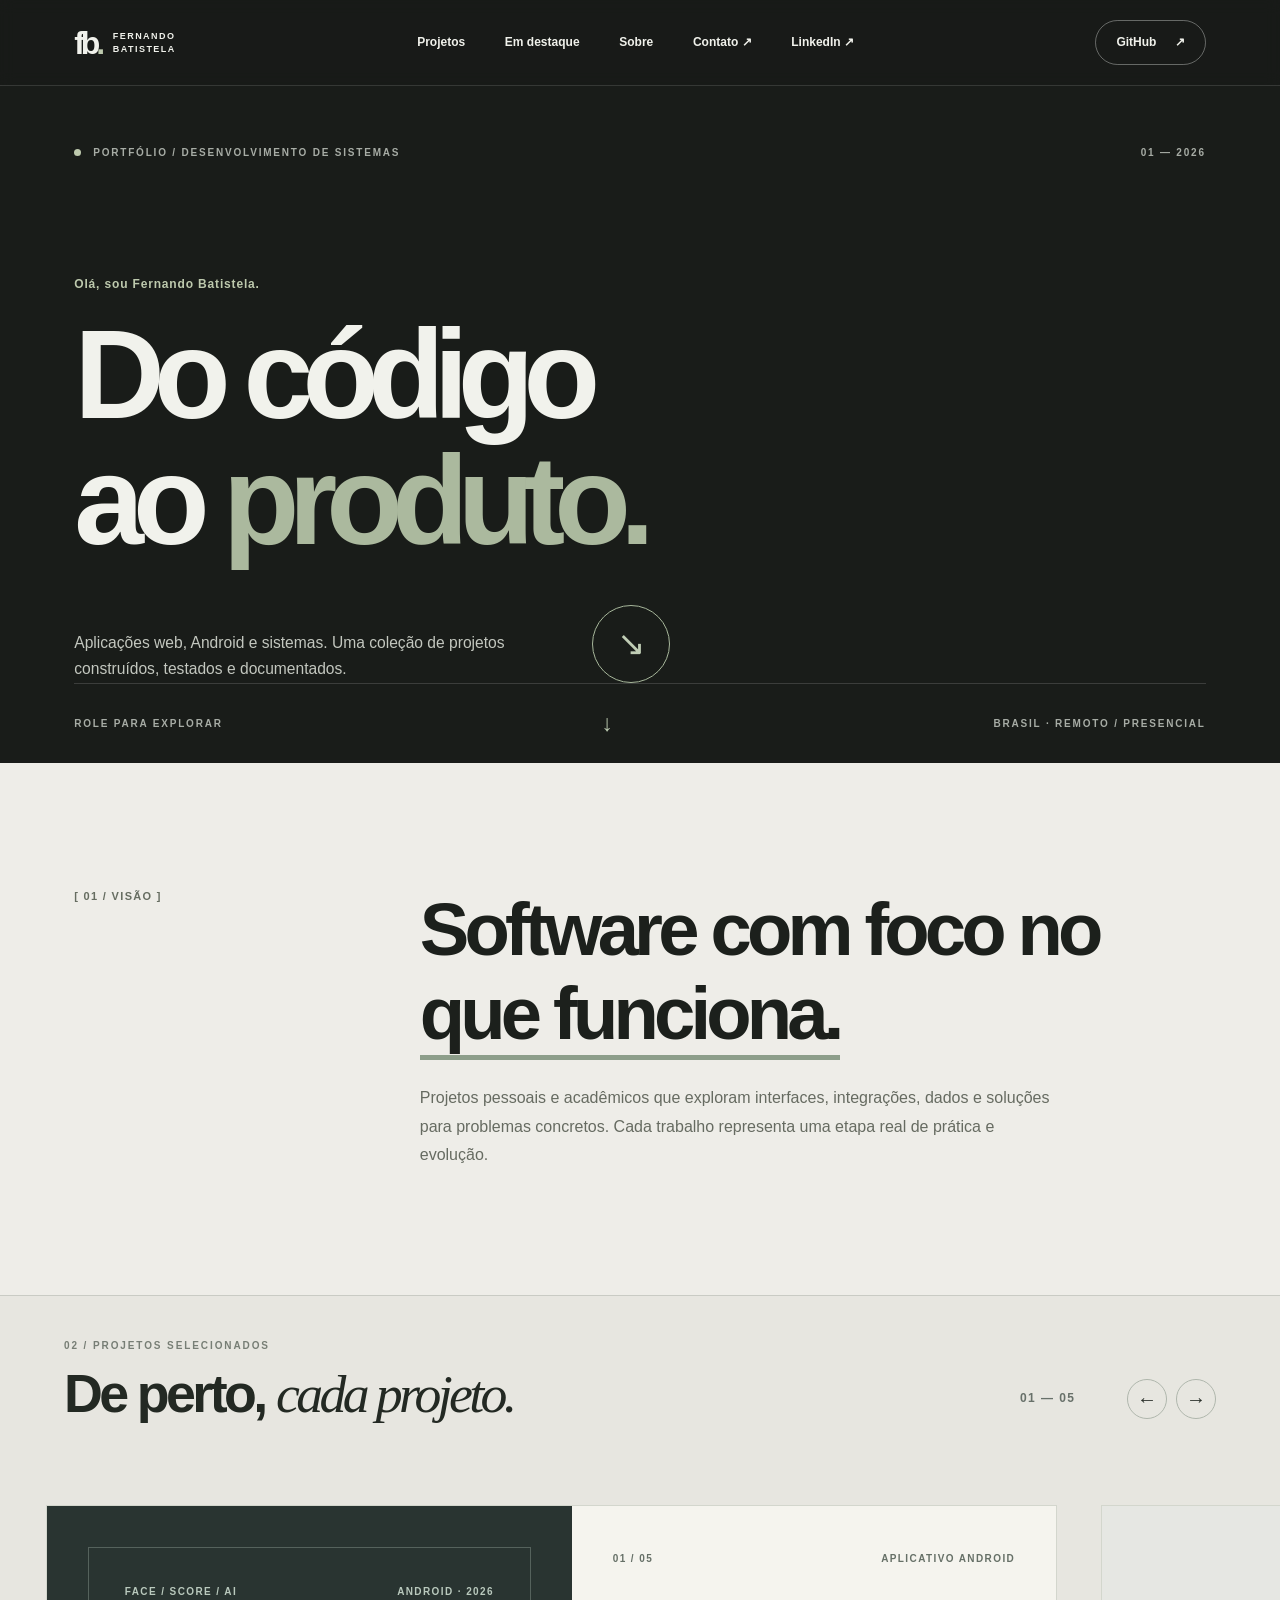
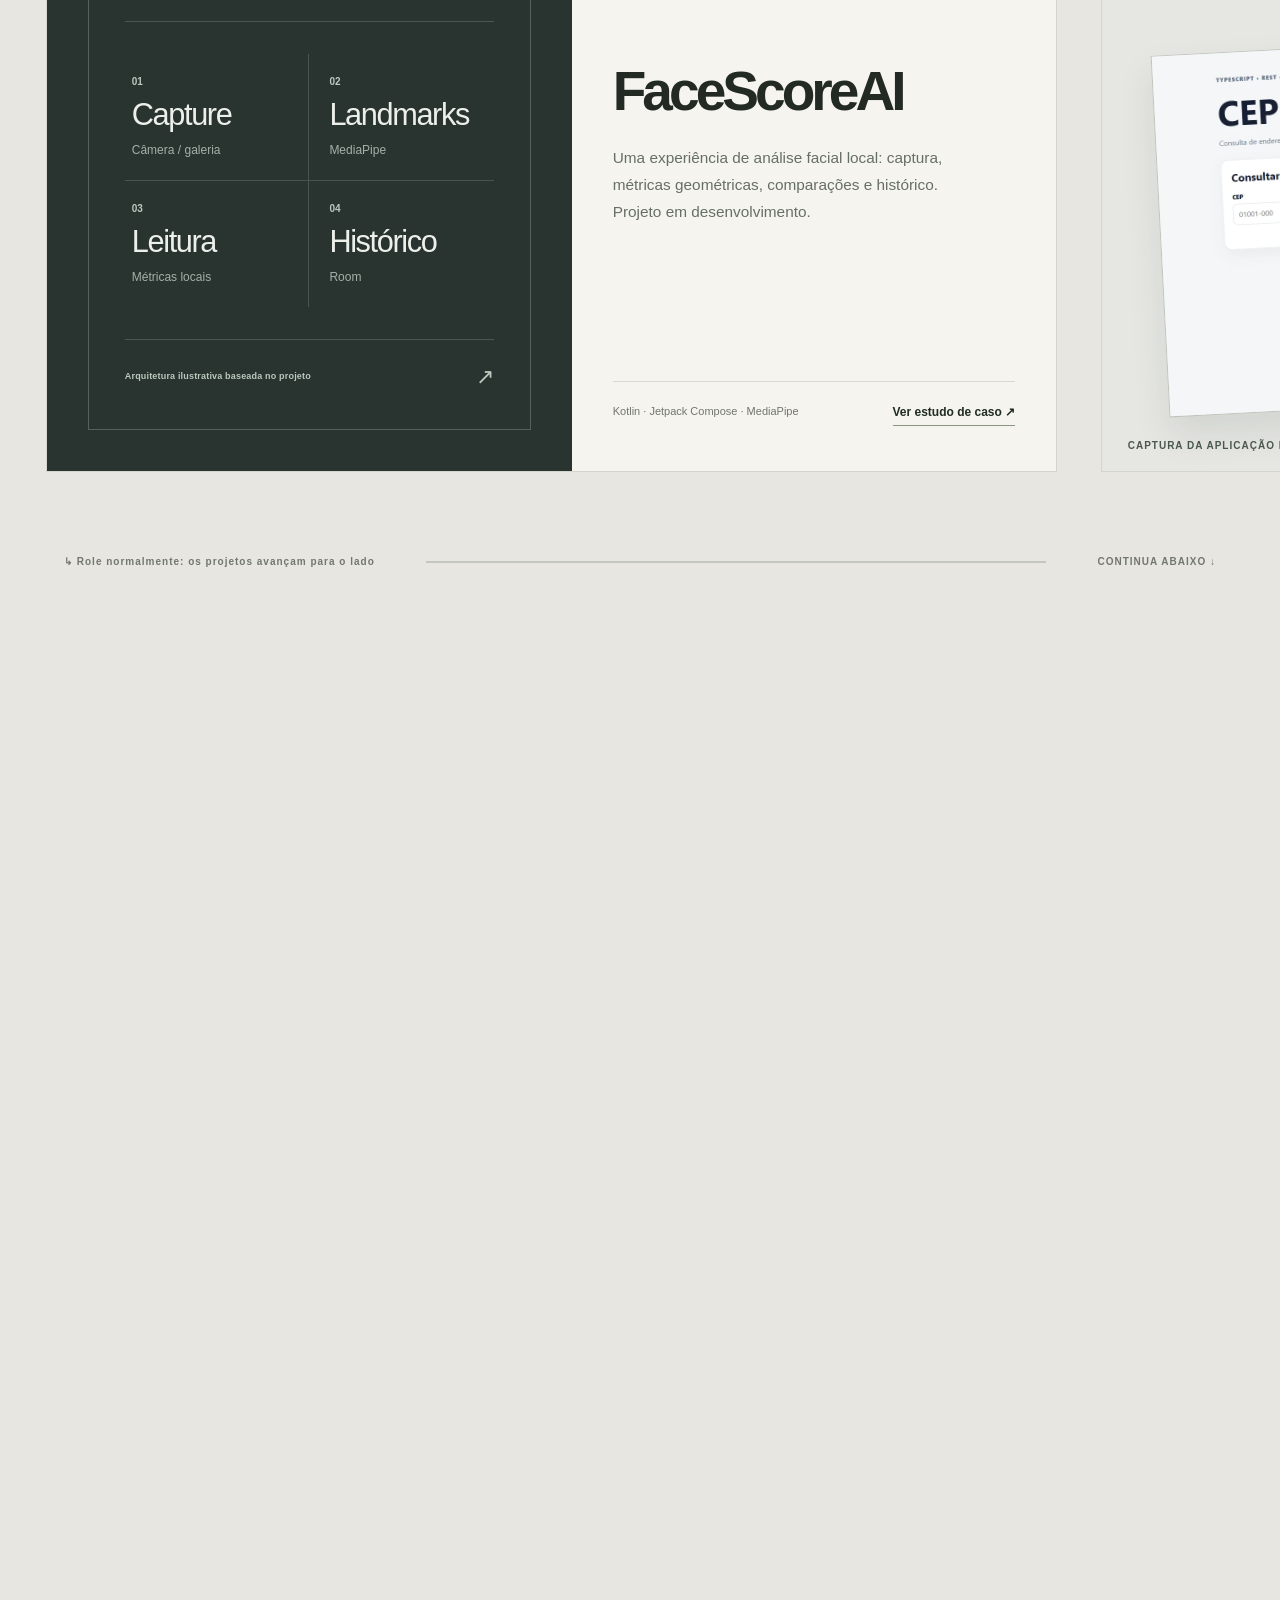
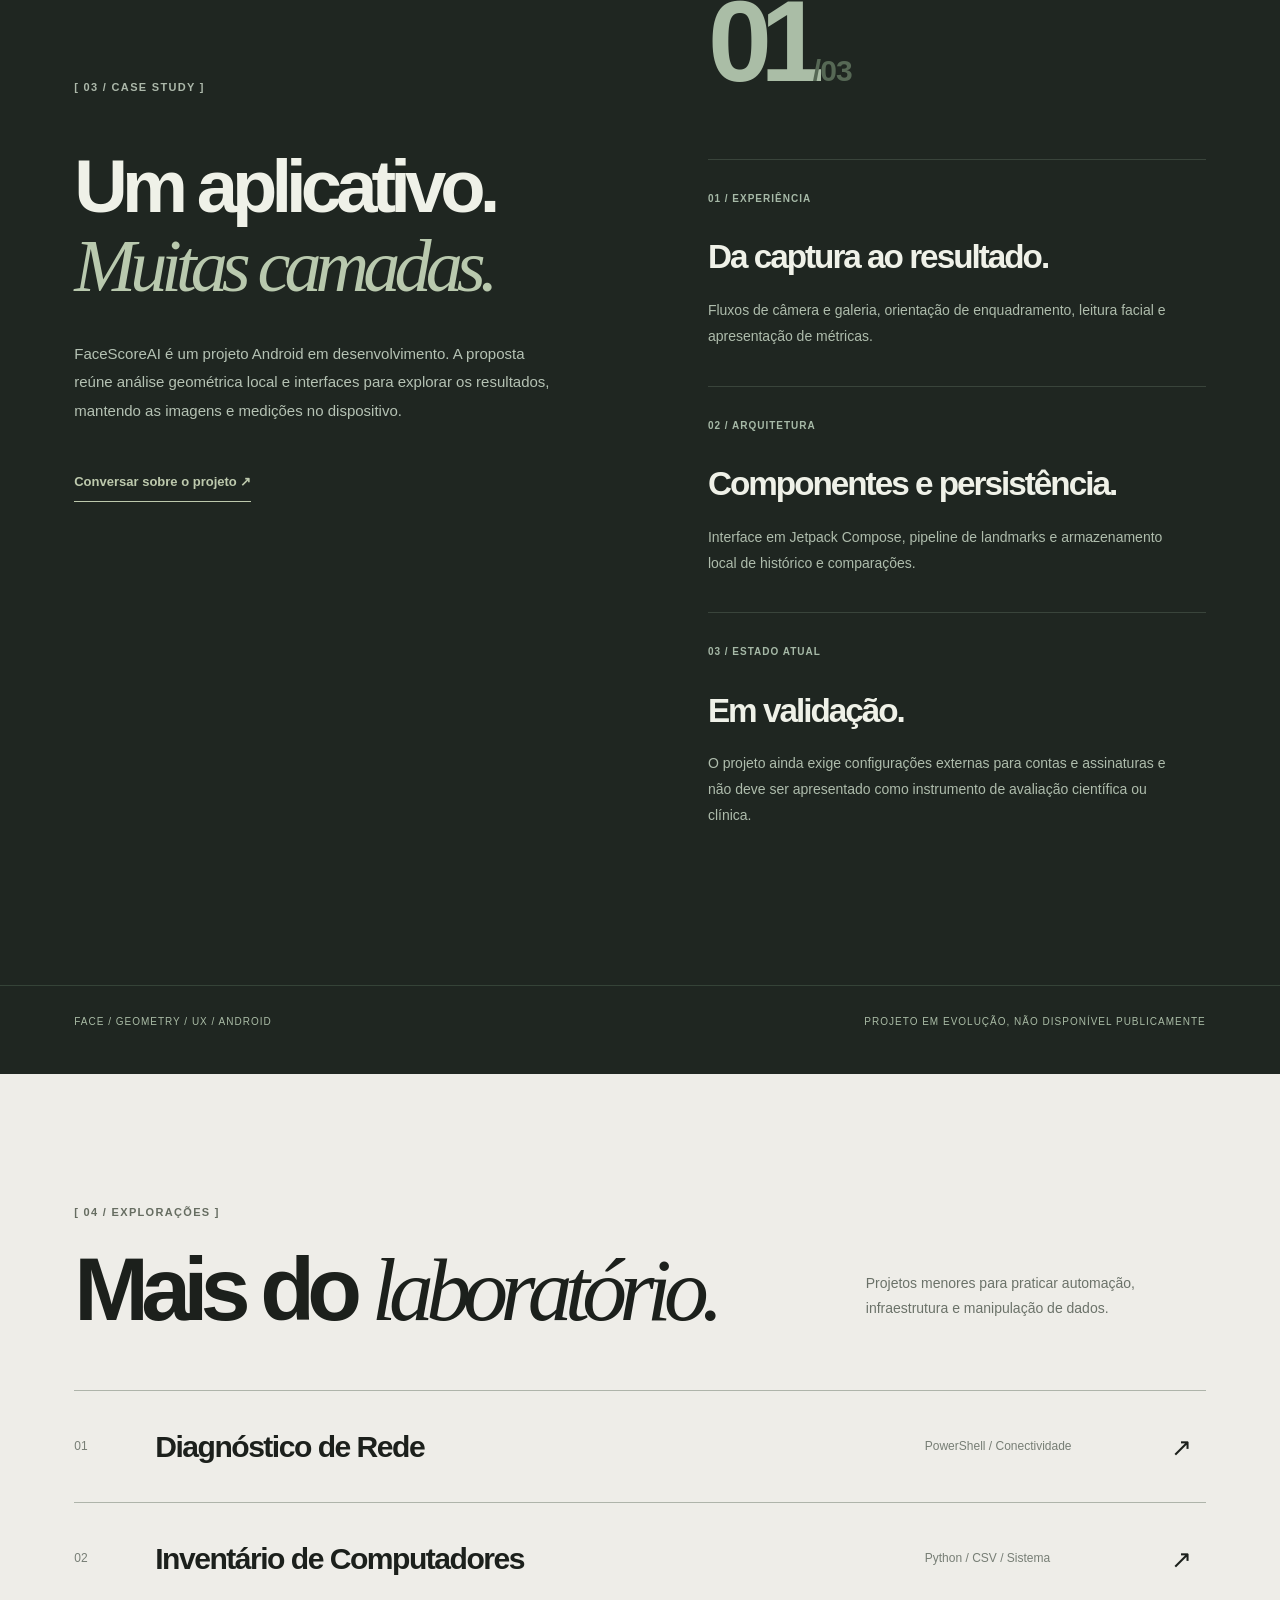
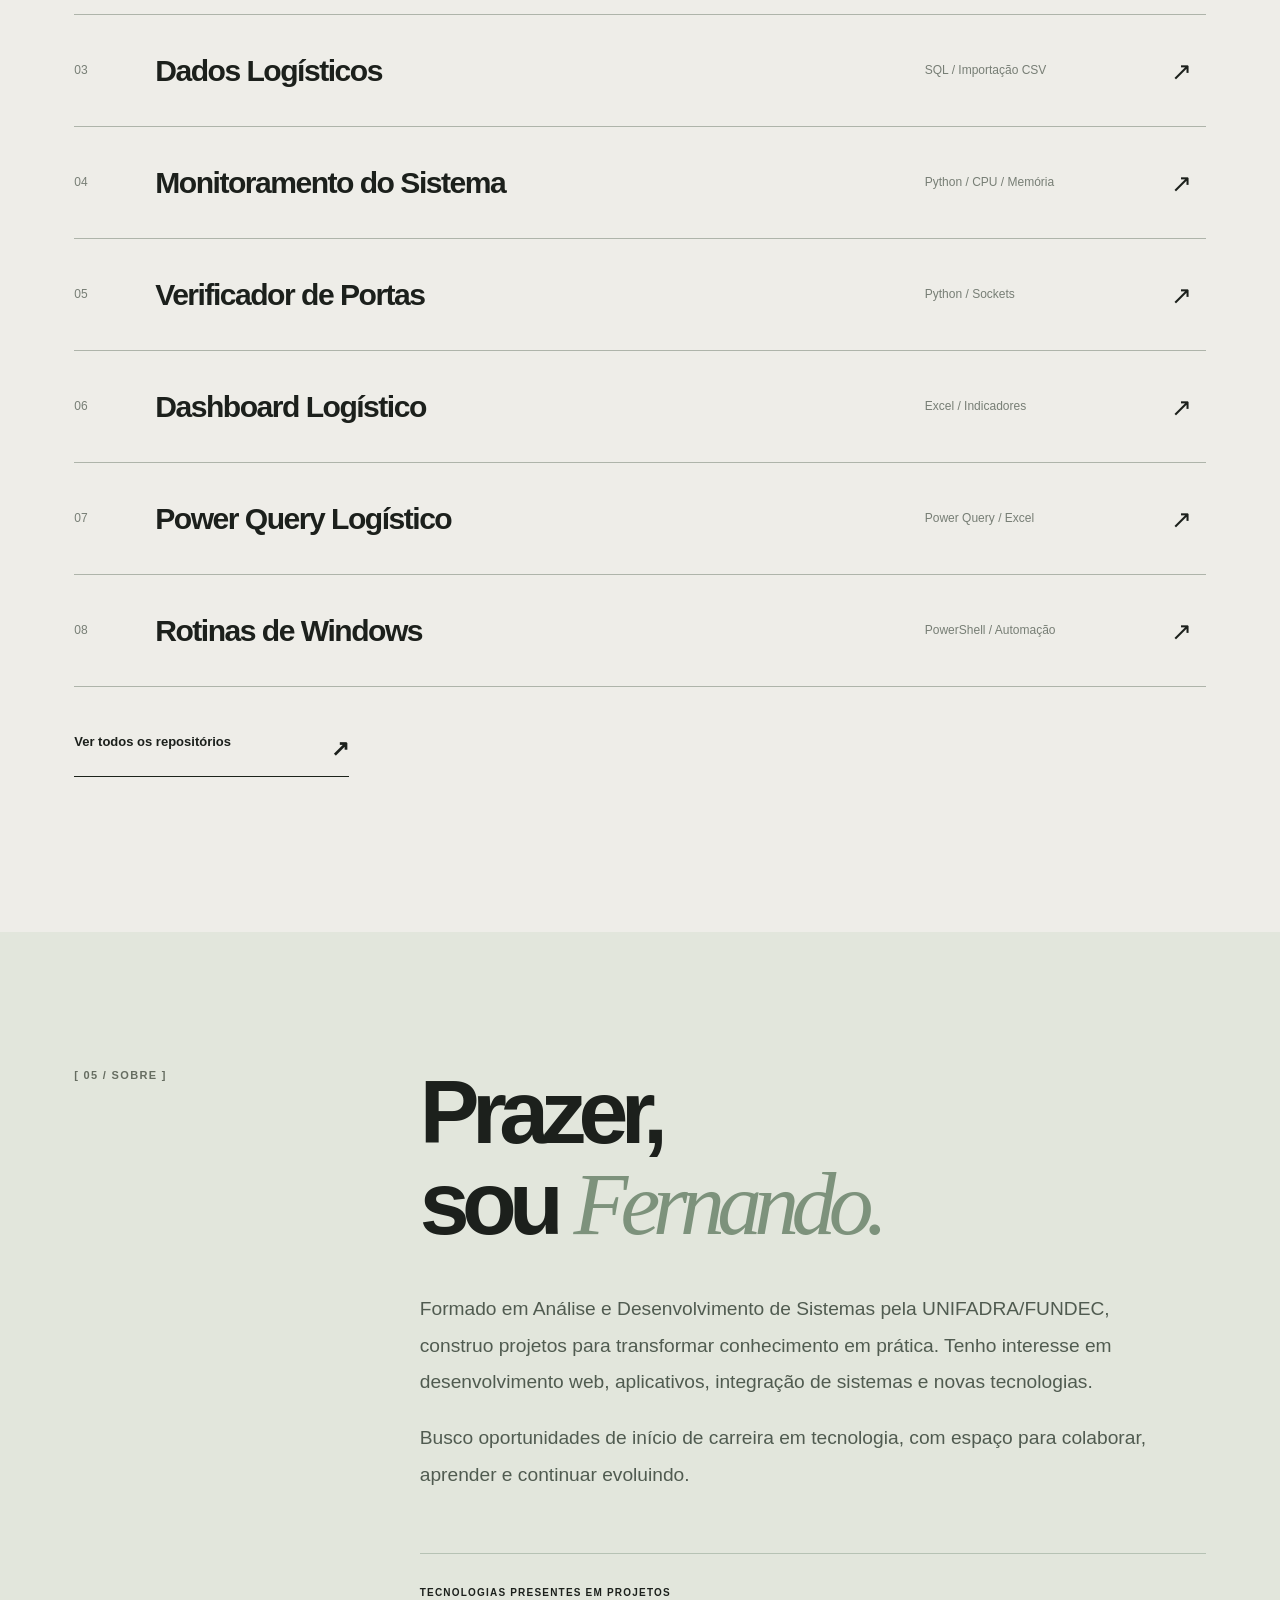
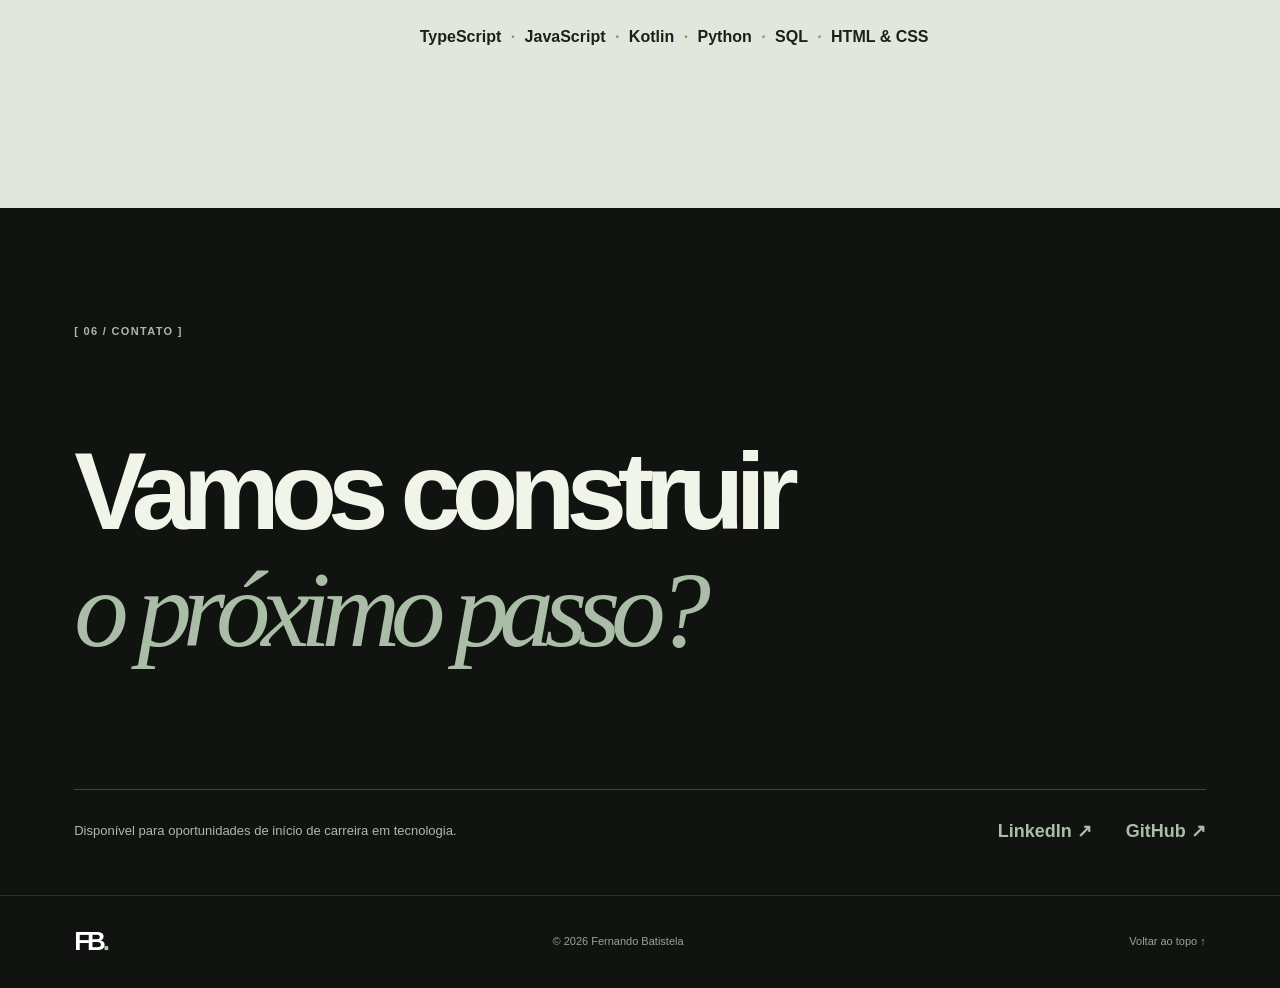
==== commit 0115cbaf: "Redesign projects as scroll-driven horizontal gallery with real screenshots" ====
--- a/docs/index.html
+++ b/docs/index.html
@@ -11,7 +11,9 @@
   <title>Fernando Batistela — Desenvolvimento de Sistemas</title>
   <link rel="icon" href="assets/mark.svg" type="image/svg+xml">
   <link rel="stylesheet" href="styles.css">
+  <link rel="stylesheet" href="refinement.css">
   <script defer src="main.js"></script>
+  <script defer src="horizontal.js"></script>
 </head>
 <body>
   <a class="skip-link" href="#conteudo">Pular para o conteúdo</a>
@@ -36,95 +38,98 @@
         <div class="hero-topline reveal"><span class="live-dot"></span> PORTFÓLIO / DESENVOLVIMENTO DE SISTEMAS <span class="hero-edition">01 — 2026</span></div>
         <div class="hero-copy">
           <p class="eyebrow reveal">Olá, sou Fernando Batistela.</p>
-          <h1 class="hero-title reveal">Ideias que<br>viram <em>código.</em></h1>
+          <h1 class="hero-title reveal">Do código<br>ao <em>produto.</em></h1>
           <div class="hero-bottom reveal">
-            <p>Do conceito à interface: projetos de desenvolvimento de software, aplicativos Android e aplicações web.</p>
+            <p>Aplicações web, Android e sistemas. Uma coleção de projetos construídos, testados e documentados.</p>
             <a class="circle-arrow" href="#projetos" aria-label="Conhecer projetos"><span aria-hidden="true">↘</span></a>
           </div>
         </div>
-        <div class="hero-aside" aria-hidden="true">
-          <div class="orbit orbit-1"></div><div class="orbit orbit-2"></div><div class="orbit orbit-3"></div>
-          <div class="orbit-node node-a"></div><div class="orbit-node node-b"></div><div class="orbit-node node-c"></div>
-          <div class="hero-aside-caption">SISTEMAS / INTERFACES / EXPERIÊNCIAS</div>
-        </div>
-        <div class="hero-floor"><span>DESLIZE PARA EXPLORAR</span><span>↓</span><span>BRASIL · REMOTO / PRESENCIAL</span></div>
+
+        <div class="hero-floor"><span>ROLE PARA EXPLORAR</span><span>↓</span><span>BRASIL · REMOTO / PRESENCIAL</span></div>
       </div>
     </section>
     <section class="statement wrap reveal">
       <span class="index-label">[ 01 / VISÃO ]</span>
       <div><h2>Software com foco no <span class="underline-accent">que funciona.</span></h2><p>Projetos pessoais e acadêmicos que exploram interfaces, integrações, dados e soluções para problemas concretos. Cada trabalho representa uma etapa real de prática e evolução.</p></div>
     </section>
-    <section class="work" id="projetos">
-      <div class="wrap section-heading reveal"><div><span class="index-label">[ 02 / PROJETOS ]</span><h2>Trabalhos<br><em>selecionados.</em></h2></div><p>Uma seleção de aplicativos, sistemas e experimentos — apresentados com contexto, tecnologias e links verificáveis.</p></div>
-      <div class="wrap">
-        <article class="feature-card reveal" aria-labelledby="face-title">
-          <div class="feature-visual">
-            <div class="project-corner"><span class="pill-dot"></span> PROJETO EM EVOLUÇÃO</div>
-            <div class="feature-glow" aria-hidden="true"></div>
-            <div class="device" role="img" aria-label="Representação conceitual de um aplicativo de leitura facial; não é captura real ou resultado de análise">
-              <div class="device-status"><span>FaceScoreAI</span><span>•••</span></div>
-              <div class="device-header"><small>EXPLORAÇÃO DE INTERFACE</small><strong>Leitura facial</strong><span>Resumo　 Leitura　 Métricas</span></div>
-              <div class="face-diagram" aria-hidden="true">
-                <svg viewBox="0 0 240 285" fill="none"><defs><linearGradient id="headFill" x1="10" y1="0" x2="240" y2="280"><stop stop-color="#1c4351"/><stop offset="1" stop-color="#101c2c"/></linearGradient></defs>
-                <path d="M122 15C68 15 39 69 40 127c1 64 43 126 80 144 46-25 82-82 82-144C202 67 172 15 122 15Z" fill="url(#headFill)" stroke="#518496" stroke-width="1.5"/>
-                <path d="M78 112c16-10 31-10 44-2M133 110c13-8 27-8 40 3M122 116v45l-11 10 16 6M95 212c18 9 39 9 57 0" stroke="#6196a4" stroke-width="2" stroke-linecap="round"/>
-                <path d="M40 95h162M39 151h164M54 212h138M120 15v256" stroke="#b8fb67" stroke-opacity=".65" stroke-dasharray="4 6"/>
-                <g fill="#b8fb67"><circle cx="78" cy="111" r="3"/><circle cx="170" cy="111" r="3"/><circle cx="120" cy="176" r="3"/><circle cx="120" cy="253" r="3"/><circle cx="40" cy="151" r="3"/><circle cx="202" cy="151" r="3"/></g></svg>
-                <div class="scan-bar"></div>
+    <section class="work-horizontal" id="projetos" aria-label="Projetos selecionados em navegação horizontal">
+      <div class="work-pin">
+        <div class="work-head">
+          <div class="work-name">
+            <span class="work-overline">02 / PROJETOS SELECIONADOS</span>
+            <h2>De perto, <span>cada projeto.</span></h2>
+          </div>
+          <div class="work-actions">
+            <span class="work-fraction" id="workFraction" aria-live="polite">01 — 05</span>
+            <button id="workPrevious" class="work-arrow" type="button" aria-label="Projeto anterior">←</button>
+            <button id="workNext" class="work-arrow" type="button" aria-label="Próximo projeto">→</button>
+          </div>
+        </div>
+        <div class="work-viewport" id="workViewport" tabindex="0" aria-label="Galeria de projetos. Use a rodinha do mouse para avançar horizontalmente ou os botões de navegação.">
+          <div class="work-track" id="workTrack">
+            <article class="work-slide work-slide-feature" aria-labelledby="face-title">
+              <div class="work-slide-image work-face-image">
+                <div class="architecture-block">
+                  <div class="architecture-head"><span>FACE / SCORE / AI</span><span>ANDROID · 2026</span></div>
+                  <div class="architecture-grid" aria-label="Diagrama conceitual de pipeline do aplicativo, sem fotografias">
+                    <div><span>01</span><strong>Capture</strong><small>Câmera / galeria</small></div>
+                    <div><span>02</span><strong>Landmarks</strong><small>MediaPipe</small></div>
+                    <div><span>03</span><strong>Leitura</strong><small>Métricas locais</small></div>
+                    <div><span>04</span><strong>Histórico</strong><small>Room</small></div>
+                  </div>
+                  <div class="architecture-foot"><span>Arquitetura ilustrativa baseada no projeto</span><span>↗</span></div>
+                </div>
               </div>
-              <div class="device-bottom"><span><span class="tiny-dot"></span> Visualização de regiões</span><span>01 / 09</span></div>
-            </div>
-            <span class="visual-disclaimer">Ilustração conceitual · não representa uma medição real</span>
+              <div class="work-slide-copy">
+                <div class="work-slide-meta"><span>01 / 05</span><span>APLICATIVO ANDROID</span></div>
+                <div class="work-slide-main"><h3 id="face-title">FaceScoreAI</h3><p>Uma experiência de análise facial local: captura, métricas geométricas, comparações e histórico. Projeto em desenvolvimento.</p></div>
+                <div class="work-slide-end"><span>Kotlin · Jetpack Compose · MediaPipe</span><a href="#facescore">Ver estudo de caso ↗</a></div>
+              </div>
+            </article>
+            <article class="work-slide" aria-labelledby="cep-title">
+              <div class="work-slide-image work-screenshot-image cream"><img src="assets/cep-real.webp" alt="Captura real do CEP Explorer em execução, com campo de consulta e painel de histórico." loading="lazy" decoding="async"><span class="screenshot-label">Captura da aplicação real</span></div>
+              <div class="work-slide-copy">
+                <div class="work-slide-meta"><span>02 / 05</span><span>WEB / API</span></div>
+                <div class="work-slide-main"><h3 id="cep-title">CEP Explorer</h3><p>Aplicação de consulta com integração ViaCEP, validação de entradas e cache SQL. Interface e backend em TypeScript.</p></div>
+                <div class="work-slide-end"><span>TypeScript · Node.js · SQLite</span><a href="https://github.com/perfilcorporativo/projeto_consulta_api" target="_blank" rel="noopener noreferrer">Ver repositório ↗</a></div>
+              </div>
+            </article>
+            <article class="work-slide work-slide-reverse" aria-labelledby="help-title">
+              <div class="work-slide-image work-screenshot-image pale"><img src="assets/helpdesk-real.webp" alt="Captura real do HelpDesk Lite com formulário de chamados e filtros de atendimento." loading="lazy" decoding="async"><span class="screenshot-label">Captura da aplicação real</span></div>
+              <div class="work-slide-copy">
+                <div class="work-slide-meta"><span>03 / 05</span><span>SISTEMA WEB</span></div>
+                <div class="work-slide-main"><h3 id="help-title">HelpDesk Lite</h3><p>Um gerenciador de chamados com API REST, operações CRUD e filtros de status e prioridade.</p></div>
+                <div class="work-slide-end"><span>TypeScript · API REST · SQLite</span><a href="https://github.com/perfilcorporativo/sistema-tickets" target="_blank" rel="noopener noreferrer">Ver repositório ↗</a></div>
+              </div>
+            </article>
+            <article class="work-slide" aria-labelledby="chess-title">
+              <div class="work-slide-image work-chess-image">
+                <div class="chess-editorial">
+                  <span class="chess-top">TCC EM EQUIPE / IA APLICADA</span>
+                  <div class="chess-editorial-main"><span class="chess-editorial-piece">♞</span><div><span>NEURAL<br>EVALUATION</span><strong>×</strong><span>NEGAMAX<br>SEARCH</span></div></div>
+                  <span class="chess-bottom">Python / TensorFlow / Alfa-beta</span>
+                </div>
+              </div>
+              <div class="work-slide-copy">
+                <div class="work-slide-meta"><span>04 / 05</span><span>TRABALHO ACADÊMICO</span></div>
+                <div class="work-slide-main"><h3 id="chess-title">IA para Xadrez</h3><p>Projeto de conclusão de curso desenvolvido em equipe, combinando avaliação neural de posições e algoritmos de busca.</p></div>
+                <div class="work-slide-end"><span>Python · TensorFlow · Busca Negamax</span><a href="https://github.com/perfilcorporativo/TCC-IA" target="_blank" rel="noopener noreferrer">Ver repositório ↗</a></div>
+              </div>
+            </article>
+            <article class="work-slide work-slide-reverse" aria-labelledby="erp-title">
+              <div class="work-slide-image work-screenshot-image cool"><img src="assets/erp-real.webp" alt="Captura real do Mini ERP de Estoque e Vendas com módulos, indicadores e cadastro de clientes fictícios." loading="lazy" decoding="async"><span class="screenshot-label">Captura da aplicação real</span></div>
+              <div class="work-slide-copy">
+                <div class="work-slide-meta"><span>05 / 05</span><span>REGRAS DE NEGÓCIO</span></div>
+                <div class="work-slide-main"><h3 id="erp-title">Mini ERP</h3><p>Protótipo de gestão de clientes, produtos, estoque e vendas, com regras de estoque e persistência no navegador.</p></div>
+                <div class="work-slide-end"><span>HTML · CSS · JavaScript</span><span>Protótipo local</span></div>
+              </div>
+            </article>
           </div>
-          <div class="feature-info">
-            <div class="small-row"><span>01 / ANDROID</span><span>2026</span></div>
-            <h3 id="face-title">FaceScore<span>AI</span></h3>
-            <p>Aplicativo Android que reúne captura e galeria, análise facial local, leitura de proporções, histórico e comparação de resultados.</p>
-            <div class="tech-tags"><span>Kotlin</span><span>Jetpack Compose</span><span>MediaPipe</span><span>Room</span></div>
-            <a href="#facescore" class="action-link">Explorar estudo de caso <span aria-hidden="true">↗</span></a>
-          </div>
-        </article>
-        <div class="project-grid">
-          <article class="project-card reveal" aria-labelledby="cep-title">
-            <div class="project-art art-cep" aria-label="Ilustração editorial da interface do projeto CEP Explorer">
-              <span class="art-eyebrow">WEB / API</span>
-              <div class="cep-panel"><span>CONSULTA DE ENDEREÇO</span><div class="cep-input">00000-000 <b>↗</b></div><div class="cep-lines"><i></i><i></i><i></i></div><small>ViaCEP / SQLite / TypeScript</small></div>
-              <span class="art-note">Representação gráfica</span>
-            </div>
-            <div class="project-caption"><span>02 / APLICAÇÃO WEB</span><span>↗</span></div>
-            <h3 id="cep-title">CEP Explorer</h3><p>Consulta de endereços pela ViaCEP, validação de CEP, histórico e cache local em SQLite.</p>
-            <div class="project-footer"><span>TypeScript · Node.js · SQL</span><a href="https://github.com/perfilcorporativo/projeto_consulta_api" target="_blank" rel="noopener noreferrer" aria-label="Abrir repositório do CEP Explorer">Ver código ↗</a></div>
-          </article>
-          <article class="project-card reveal" aria-labelledby="help-title">
-            <div class="project-art art-help" aria-label="Ilustração editorial de um painel de chamados">
-              <span class="art-eyebrow">SISTEMA / API REST</span>
-              <div class="tickets-panel"><div class="tickets-top"><span>HELPDESK / CHAMADOS</span><b>＋</b></div><div class="ticket-item"><span>01</span><strong>Configuração de acesso</strong><i class="status-open"></i></div><div class="ticket-item"><span>02</span><strong>Solicitação de suporte</strong><i class="status-progress"></i></div><div class="ticket-item"><span>03</span><strong>Atualização de sistema</strong><i class="status-done"></i></div></div>
-              <span class="art-note">Representação gráfica</span>
-            </div>
-            <div class="project-caption"><span>03 / SISTEMA WEB</span><span>↗</span></div>
-            <h3 id="help-title">HelpDesk Lite</h3><p>CRUD de chamados, filtros por prioridade e status, API REST e persistência de dados.</p>
-            <div class="project-footer"><span>TypeScript · Node.js · SQLite</span><a href="https://github.com/perfilcorporativo/sistema-tickets" target="_blank" rel="noopener noreferrer" aria-label="Abrir repositório do HelpDesk Lite">Ver código ↗</a></div>
-          </article>
-          <article class="project-card reveal" aria-labelledby="chess-title">
-            <div class="project-art art-chess" aria-label="Ilustração de tabuleiro de xadrez">
-              <span class="art-eyebrow">IA / TCC EM EQUIPE</span>
-              <div class="chess-board" aria-hidden="true"><div class="chess-piece">♞</div><span class="coord co-a">A</span><span class="coord co-b">8</span></div>
-              <span class="art-note">Ilustração editorial</span>
-            </div>
-            <div class="project-caption"><span>04 / INTELIGÊNCIA ARTIFICIAL</span><span>↗</span></div>
-            <h3 id="chess-title">IA para Xadrez</h3><p>TCC desenvolvido em equipe: avaliação neural de posições combinada à busca Negamax e poda alfa-beta.</p>
-            <div class="project-footer"><span>Python · TensorFlow · Algoritmos</span><a href="https://github.com/perfilcorporativo/TCC-IA" target="_blank" rel="noopener noreferrer" aria-label="Abrir repositório do TCC">Ver código ↗</a></div>
-          </article>
-          <article class="project-card reveal" aria-labelledby="erp-title">
-            <div class="project-art art-erp" aria-label="Ilustração editorial dos módulos do mini ERP">
-              <span class="art-eyebrow">WEB / REGRAS DE NEGÓCIO</span>
-              <div class="erp-panel"><div><span>ESTOQUE</span><strong>Inventário</strong></div><div class="erp-stats"><span>Clientes</span><span>Produtos</span><span>Vendas</span><span>Estoque</span></div><div class="erp-bars"><i></i><i></i><i></i><i></i><i></i><i></i></div></div>
-              <span class="art-note">Representação gráfica</span>
-            </div>
-            <div class="project-caption"><span>05 / PROJETO LOCAL</span><span>↗</span></div>
-            <h3 id="erp-title">Mini ERP</h3><p>Protótipo com cadastros de clientes, produtos, vendas e baixa automática de estoque, salvo no navegador.</p>
-            <div class="project-footer"><span>HTML · CSS · JavaScript</span><span class="offline-label">Repositório ainda não publicado</span></div>
-          </article>
+        </div>
+        <div class="work-foot">
+          <span class="work-hint">↳ <span id="workInstruction">Use a rodinha do mouse para seguir para o lado</span></span>
+          <div class="work-progress-track" aria-hidden="true"><div class="work-progress-fill" id="workProgress"></div></div>
+          <span class="work-foot-end">CONTINUA ABAIXO ↓</span>
         </div>
       </div>
     </section>
--- a/docs/refinement.css
+++ b/docs/refinement.css
@@ -0,0 +1,161 @@
+/* Direção editorial V2: fotografia de software real, menos ornamentos, projetos horizontais. */
+:root{
+  --acid:#bdc9ad; --paper:#eeede8; --paper2:#e8e7df;
+  --ink:#1c201c; --dark:#191c19; --line:#c9cbc4;
+  --font:"DM Sans","Segoe UI",sans-serif
+}
+body{background:var(--paper);font-family:var(--font)}
+.site-header{background:rgba(23,26,23,.4);backdrop-filter:blur(7px);height:86px}
+.brand-mark span,.footer-inner>a:first-child span{color:var(--acid)}
+.hero{background:#191c19;min-height:760px}
+.hero::after,.hero-noise,.hero-aside{display:none!important}
+.hero-inner{min-height:760px}
+.hero-copy{padding-top:clamp(90px,9vw,135px)}
+.hero-title{font-family:"DM Sans","Segoe UI",sans-serif;font-size:clamp(72px,9.8vw,150px);font-weight:600;letter-spacing:-.087em;line-height:1.01;max-width:1300px}
+.hero-title em{font:inherit;font-style:normal;color:#abb99e;letter-spacing:inherit}
+.hero-bottom p{color:#c3c7bf;font-size:clamp(15px,1.22vw,18px);max-width:480px}
+.hero-topline,.hero-floor{color:#a7aca5}
+.eyebrow{color:#bdc9ad}
+.live-dot{box-shadow:none}
+.circle-arrow{border-color:#a7b79b;color:#c0cdb5}
+.circle-arrow:hover{background:#b8c6ad;color:#1b1c1a}
+.hero-floor>span:nth-child(2){color:#b8c6ad}
+.underline-accent{border-color:#8d9e8a}
+.statement h2{font-weight:600}
+.section-heading h2,.lab-head h2,.about h2{font-weight:600}
+.feature-info h3 span,.case-heading h2 em,.contact-inner>p em{color:#b9c4ab}
+.work-horizontal{height:100vh;position:relative;background:#e7e6e0;color:#232923}
+.work-pin{position:sticky;top:0;height:100vh;height:100dvh;min-height:620px;display:grid;grid-template-rows:auto minmax(0,1fr) auto;overflow:hidden}
+.work-head{padding:clamp(25px,4vh,46px) clamp(22px,5vw,86px) 14px;display:flex;align-items:end;gap:30px;justify-content:space-between}
+.work-overline{font-size:10px;letter-spacing:.19em;font-weight:700;color:#777e75}
+.work-name h2{margin:8px 0 0;letter-spacing:-.067em;line-height:1.08;font-weight:600;font-size:clamp(36px,4.2vw,59px)}
+.work-name h2 span{font-family:Georgia,serif;font-style:italic;font-weight:400}
+.work-actions{display:flex;align-items:center;gap:9px;padding-bottom:5px}
+.work-fraction{font-variant-numeric:tabular-nums;min-width:82px;margin-right:16px;font-size:12px;letter-spacing:.12em;font-weight:600;color:#68716a}
+.work-arrow{width:40px;height:40px;border:1px solid #afb6ac;color:#282e28;background:transparent;border-radius:50%;cursor:pointer;font-size:20px;line-height:1;transition:color .2s,background .2s,border-color .2s}
+.work-arrow:hover:not(:disabled){background:#28352d;color:#f7f7ef;border-color:#28352d}
+.work-arrow:disabled{opacity:.33;cursor:default}
+.work-viewport{height:100%;min-height:0;display:flex;align-items:center;overflow:hidden;outline-offset:-6px}
+.work-track{display:flex;align-items:stretch;gap:clamp(22px,3.4vw,55px);width:max-content;height:clamp(420px,63vh,610px);padding:0 max(24px,5vw);will-change:transform}
+.work-slide{flex:0 0 min(79vw,1120px);width:min(79vw,1120px);height:100%;background:#f5f4ee;border:1px solid #d3d6cd;display:grid;grid-template-columns:1.04fr .96fr;overflow:hidden}
+.work-slide-reverse{grid-template-columns:.96fr 1.04fr}
+.work-slide-reverse .work-slide-image{order:2}
+.work-slide-image{position:relative;min-width:0;height:100%;overflow:hidden}
+.work-slide-copy{display:flex;flex-direction:column;justify-content:space-between;padding:clamp(27px,3.5vw,54px) clamp(26px,3.2vw,51px);min-width:0}
+.work-slide-meta,.work-slide-end{display:flex;justify-content:space-between;align-items:center;gap:15px}
+.work-slide-meta{font-size:10px;letter-spacing:.14em;font-weight:700;color:#667067}
+.work-slide-main{margin:34px 0 auto;padding-top:clamp(10px,7vh,90px)}
+.work-slide-main h3{font-size:clamp(42px,4.3vw,67px);line-height:1.05;font-weight:600;letter-spacing:-.072em;margin:0 0 24px;overflow-wrap:break-word}
+.work-slide-main p{font-size:clamp(14px,1.2vw,17px);line-height:1.75;color:#666f65;margin:0;max-width:360px}
+.work-slide-end{border-top:1px solid #d8d9d0;padding-top:22px;font-size:11px;color:#70766d;flex-wrap:wrap;align-items:start;line-height:1.4}
+.work-slide-end a{font-size:12px;color:#1f2d22;font-weight:700;border-bottom:1px solid #889783;padding-bottom:4px;white-space:nowrap}
+.work-slide-end a:hover{border-color:#1f2d22}
+.work-face-image{background:#293431;color:#edf0ea;padding:clamp(20px,3.2vw,48px)}
+.architecture-block{height:100%;border:1px solid #81908780;display:flex;flex-direction:column;padding:clamp(16px,2.8vw,38px)}
+.architecture-head,.architecture-foot{display:flex;align-items:center;justify-content:space-between;gap:12px;font-size:10px;letter-spacing:.14em;color:#b9c9bd;font-weight:700}
+.architecture-head{border-bottom:1px solid #9baca14b;padding-bottom:22px}
+.architecture-grid{display:grid;grid-template-columns:1fr 1fr;gap:0;flex:1;align-content:center}
+.architecture-grid>div{border-bottom:1px solid #93a69a4b;display:flex;flex-direction:column;gap:9px;padding:20px 7px 21px}
+.architecture-grid>div:nth-child(odd){border-right:1px solid #93a69a4b}
+.architecture-grid>div:nth-child(2n){padding-left:20px}
+.architecture-grid>div:nth-last-child(-n+2){border-bottom:0}
+.architecture-grid span{font-size:10px;color:#b9c9bd;font-weight:700}
+.architecture-grid strong{font-size:clamp(22px,2.4vw,36px);line-height:1.1;letter-spacing:-.045em;font-weight:500}
+.architecture-grid small{font-size:12px;color:#a4b0a7}
+.architecture-foot{padding-top:20px;border-top:1px solid #9baca14b;letter-spacing:.02em;font-size:9px}
+.architecture-foot span:last-child{font-size:22px;font-weight:400}
+.work-screenshot-image{background:#e3e4dd;display:flex;align-items:center}
+.work-screenshot-image.cream{background:#e6e7e3}
+.work-screenshot-image.pale{background:#dfe2e3}
+.work-screenshot-image.cool{background:#d9dedf}
+.work-screenshot-image img{display:block;object-fit:cover;object-position:top left;width:110%;height:auto;max-width:none;border:1px solid #c0c4bd;box-shadow:0 18px 36px #27332b1a;transform:translate(10%,9%) rotate(-3deg);transition:transform .7s cubic-bezier(.2,.65,.2,1)}
+.work-slide:hover .work-screenshot-image img{transform:translate(8%,5%) rotate(-1deg)}
+.screenshot-label{position:absolute;z-index:1;bottom:18px;left:26px;color:#4a574c;letter-spacing:.1em;font-size:10px;font-weight:700;text-transform:uppercase}
+.work-chess-image{background:#373d37;color:#f1f1e8;padding:clamp(25px,3vw,50px)}
+.chess-editorial{height:100%;display:flex;flex-direction:column;justify-content:space-between;border:1px solid #707d70;padding:22px}
+.chess-top,.chess-bottom{font-size:10px;letter-spacing:.17em;color:#c2cabe;font-weight:700}
+.chess-editorial-main{display:flex;align-items:center;justify-content:space-around;gap:25px}
+.chess-editorial-piece{font-size:clamp(140px,16vw,250px);line-height:1;font-family:Georgia,serif;font-weight:400;color:#e8e9dd}
+.chess-editorial-main>div{display:flex;flex-direction:column;gap:14px;font-size:10px;line-height:1.8;letter-spacing:.14em;font-weight:600;color:#c1cbbf}
+.chess-editorial-main strong{font-size:32px;font-family:Georgia,serif;font-weight:400;color:#9caf9b}
+.work-foot{padding:14px clamp(22px,5vw,86px) 27px;display:flex;align-items:center;gap:clamp(24px,4vw,60px)}
+.work-hint,.work-foot-end{font-size:10px;letter-spacing:.1em;font-weight:600;color:#72776f}
+.work-hint{white-space:nowrap}
+.work-progress-track{flex:1;height:2px;background:#c3c7c0;overflow:hidden}
+.work-progress-fill{height:100%;width:0%;background:#414e42;transform-origin:left}
+.work-foot-end{white-space:nowrap}
+.case-study{background:#1f2621}
+.case-large-number,.contact-bottom a,.contact-inner>p em{color:#aabda6}
+.case-heading h2 em{color:#b9c9ae}
+.about h2 em{color:#7d927c}
+.art-cep,.art-help,.art-chess,.art-erp{filter:saturate(.7)}
+/* Narrow desktop: keep pinned section clean and legible. */
+@media(max-width:1120px){
+ .work-slide{flex-basis:86vw;width:86vw}
+ .work-slide-main h3{font-size:clamp(39px,4.8vw,58px)}
+ .work-slide-copy{padding:27px}
+ .work-slide-main{padding-top:35px}
+ .work-slide-image{min-height:0}
+ .work-head{padding-top:23px}
+}
+/* On a phone the gallery becomes touch-native: swipe horizontally, not a multi-screen sticky trap. */
+@media(max-width:760px){
+ .site-header{height:74px}
+ .hero,.hero-inner{min-height:660px}
+ .hero-inner{padding-top:120px}
+ .hero-copy{padding-top:90px}
+ .hero-title{font-size:clamp(62px,12vw,92px)}
+ .hero-title em{font-style:normal}
+ .work-horizontal{height:auto!important;padding:70px 0 55px}
+ .work-pin{position:relative;height:auto;min-height:0;display:block;overflow:visible}
+ .work-head{padding:0 24px 28px;align-items:center;gap:12px}
+ .work-name h2{font-size:clamp(30px,5.7vw,45px)}
+ .work-overline{font-size:9px}
+ .work-actions{gap:6px;padding:0}
+ .work-fraction{display:none}
+ .work-arrow{width:34px;height:34px;font-size:17px}
+ .work-viewport{overflow-x:auto;overflow-y:hidden;scroll-snap-type:x mandatory;overscroll-behavior-x:contain;scrollbar-width:none;height:auto;min-height:0}
+ .work-viewport::-webkit-scrollbar{display:none}
+ .work-track{width:max-content;height:auto;gap:18px;transform:none!important;will-change:auto;padding:0 24px}
+ .work-slide,.work-slide-reverse{width:min(83vw,470px);flex-basis:min(83vw,470px);height:620px;min-height:0;display:flex;flex-direction:column;scroll-snap-align:start}
+ .work-slide-image,.work-slide-reverse .work-slide-image{order:0;height:300px;flex:0 0 300px}
+ .work-slide-copy{height:320px;flex:1;display:flex;padding:23px}
+ .work-slide-meta{font-size:9px}
+ .work-slide-main{margin:20px 0 10px;padding-top:0}
+ .work-slide-main h3{font-size:clamp(34px,7vw,47px);margin-bottom:14px}
+ .work-slide-main p{font-size:13px;line-height:1.65}
+ .work-slide-end{font-size:10px;padding-top:13px}
+ .work-face-image{padding:15px}
+ .architecture-block{padding:17px}
+ .architecture-head,.architecture-foot{font-size:8px;padding-bottom:10px}
+ .architecture-grid>div{gap:3px;padding:11px 6px}
+ .architecture-grid>div:nth-child(2n){padding-left:13px}
+ .architecture-grid strong{font-size:19px}
+ .architecture-grid small{font-size:9px}
+ .architecture-foot{padding-top:10px}
+ .work-screenshot-image img{width:130%;transform:translate(5%,5%) rotate(-3deg)}
+ .work-slide:hover .work-screenshot-image img{transform:translate(5%,5%) rotate(-3deg)}
+ .screenshot-label{font-size:8px}
+ .work-chess-image{padding:19px}
+ .chess-editorial{padding:15px}
+ .chess-editorial-piece{font-size:150px}
+ .chess-editorial-main>div{font-size:7px}
+ .work-foot{padding:25px 24px 0;gap:16px}
+ .work-hint{font-size:9px;white-space:normal}
+ .work-foot-end{display:none}
+ .work-progress-track{min-width:56px}
+}
+@media(max-width:380px){
+ .work-name h2{font-size:30px}
+ .work-head{padding-inline:18px}
+ .work-track{padding-inline:18px}
+ .work-slide{flex-basis:85vw;width:85vw;height:650px}
+ .work-slide-image{height:285px;flex-basis:285px}
+ .work-slide-copy{height:365px}
+ .work-slide-main h3{font-size:36px}
+ .work-slide-end{flex-direction:column;gap:7px}
+}
+@media(prefers-reduced-motion:reduce){
+ .work-screenshot-image img{transition:none}
+ .work-track{transition:none!important}
+}
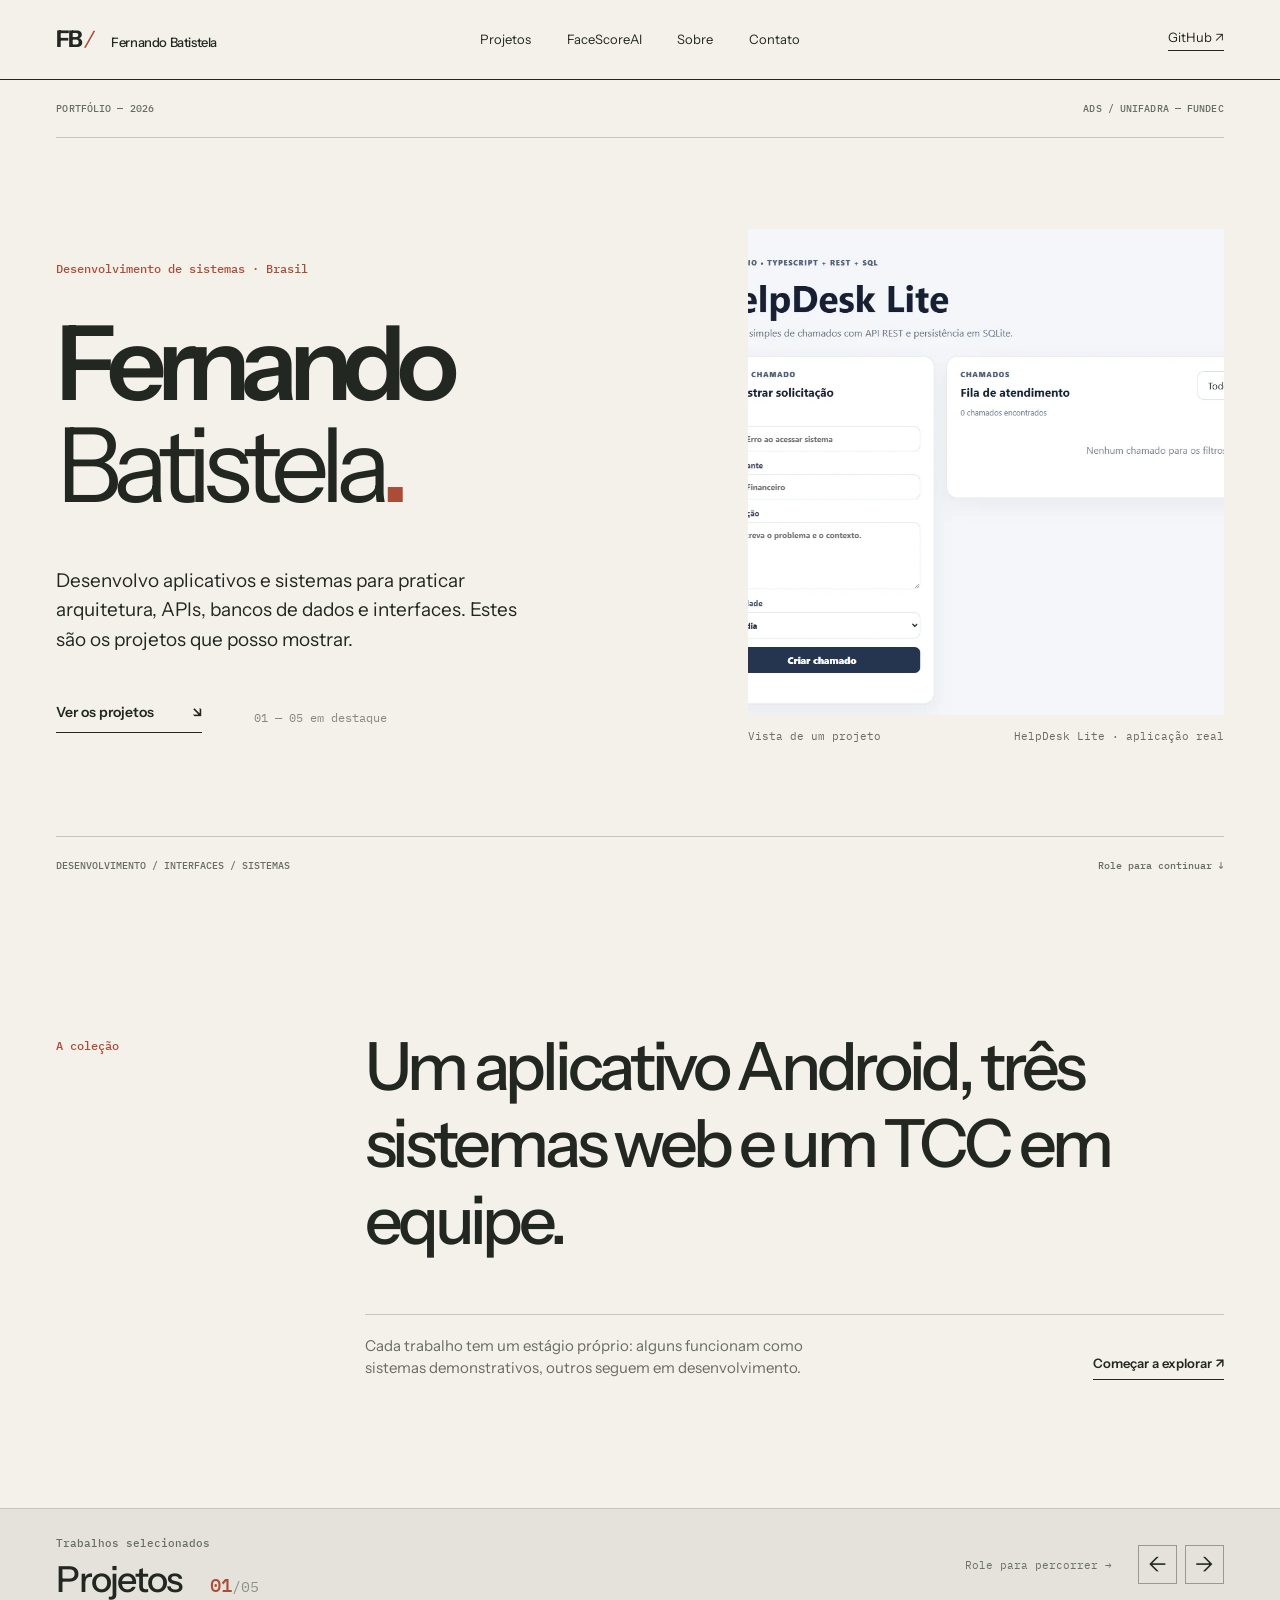
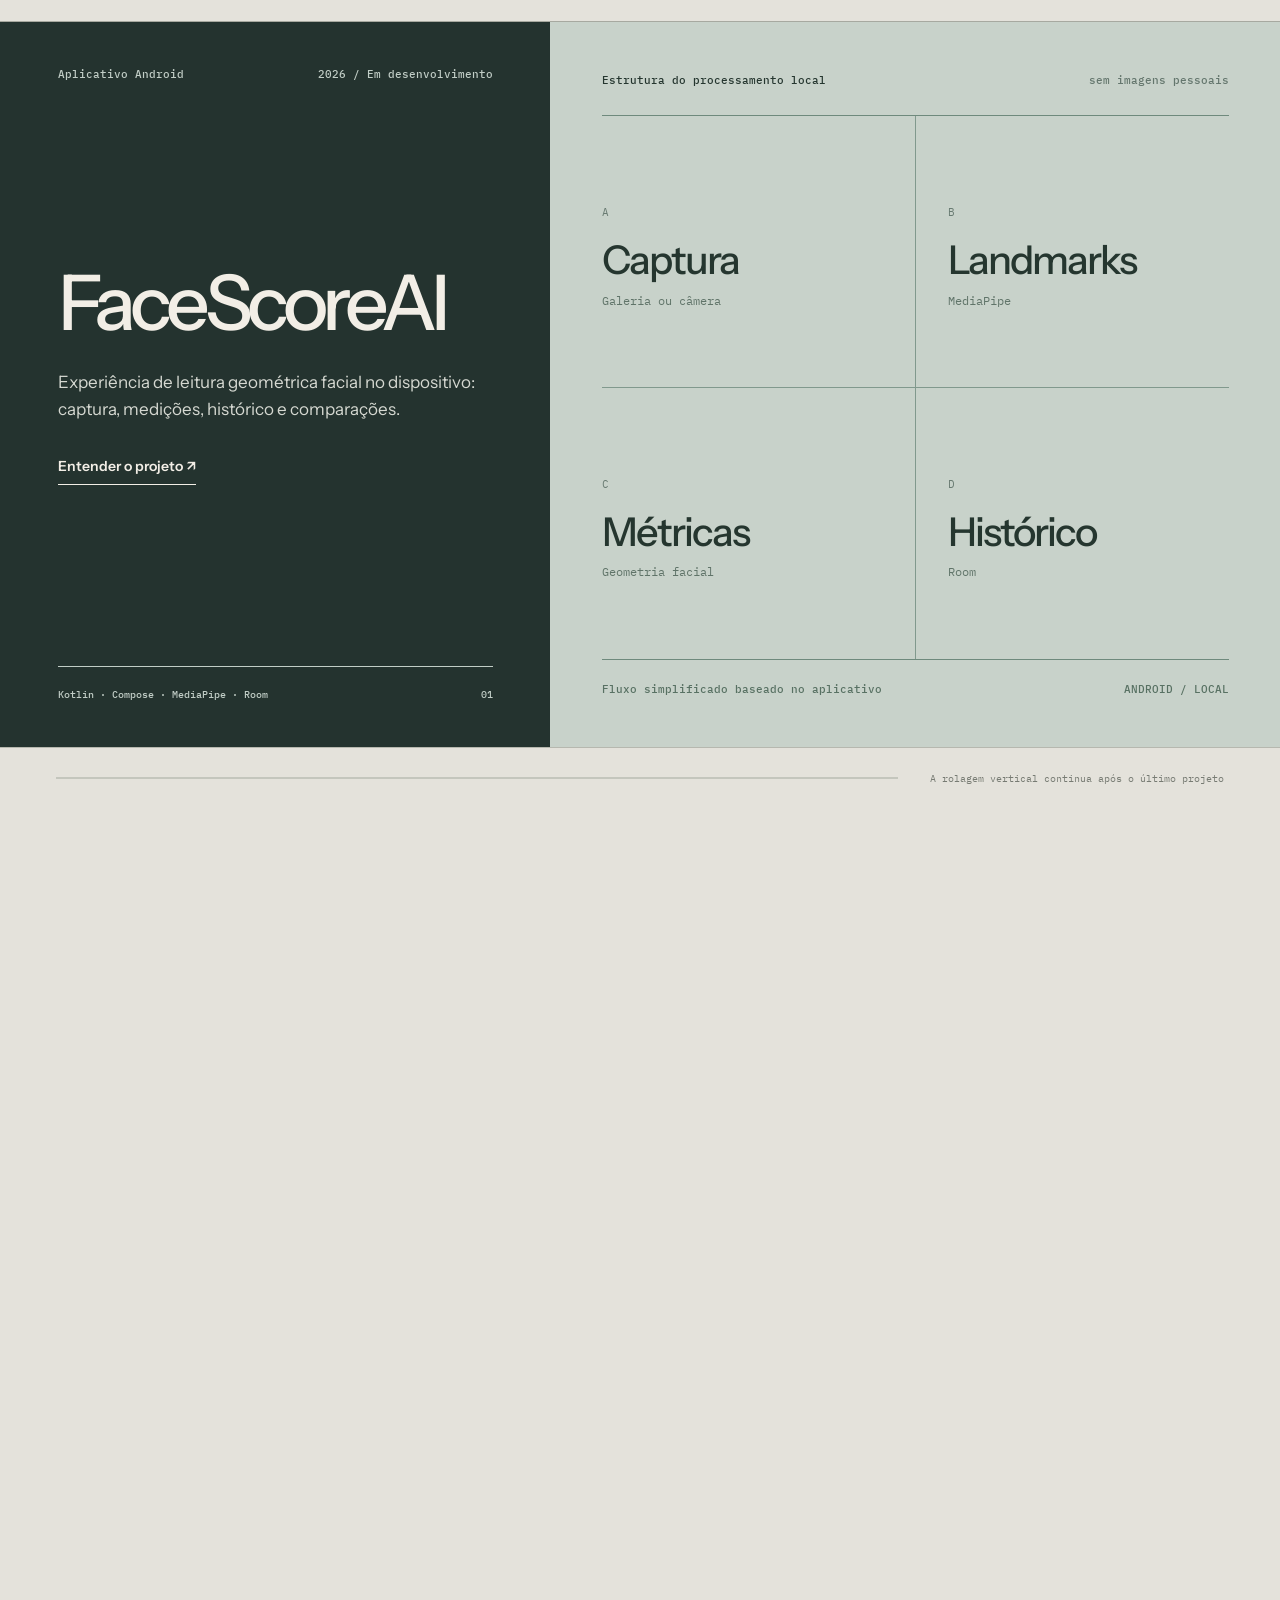
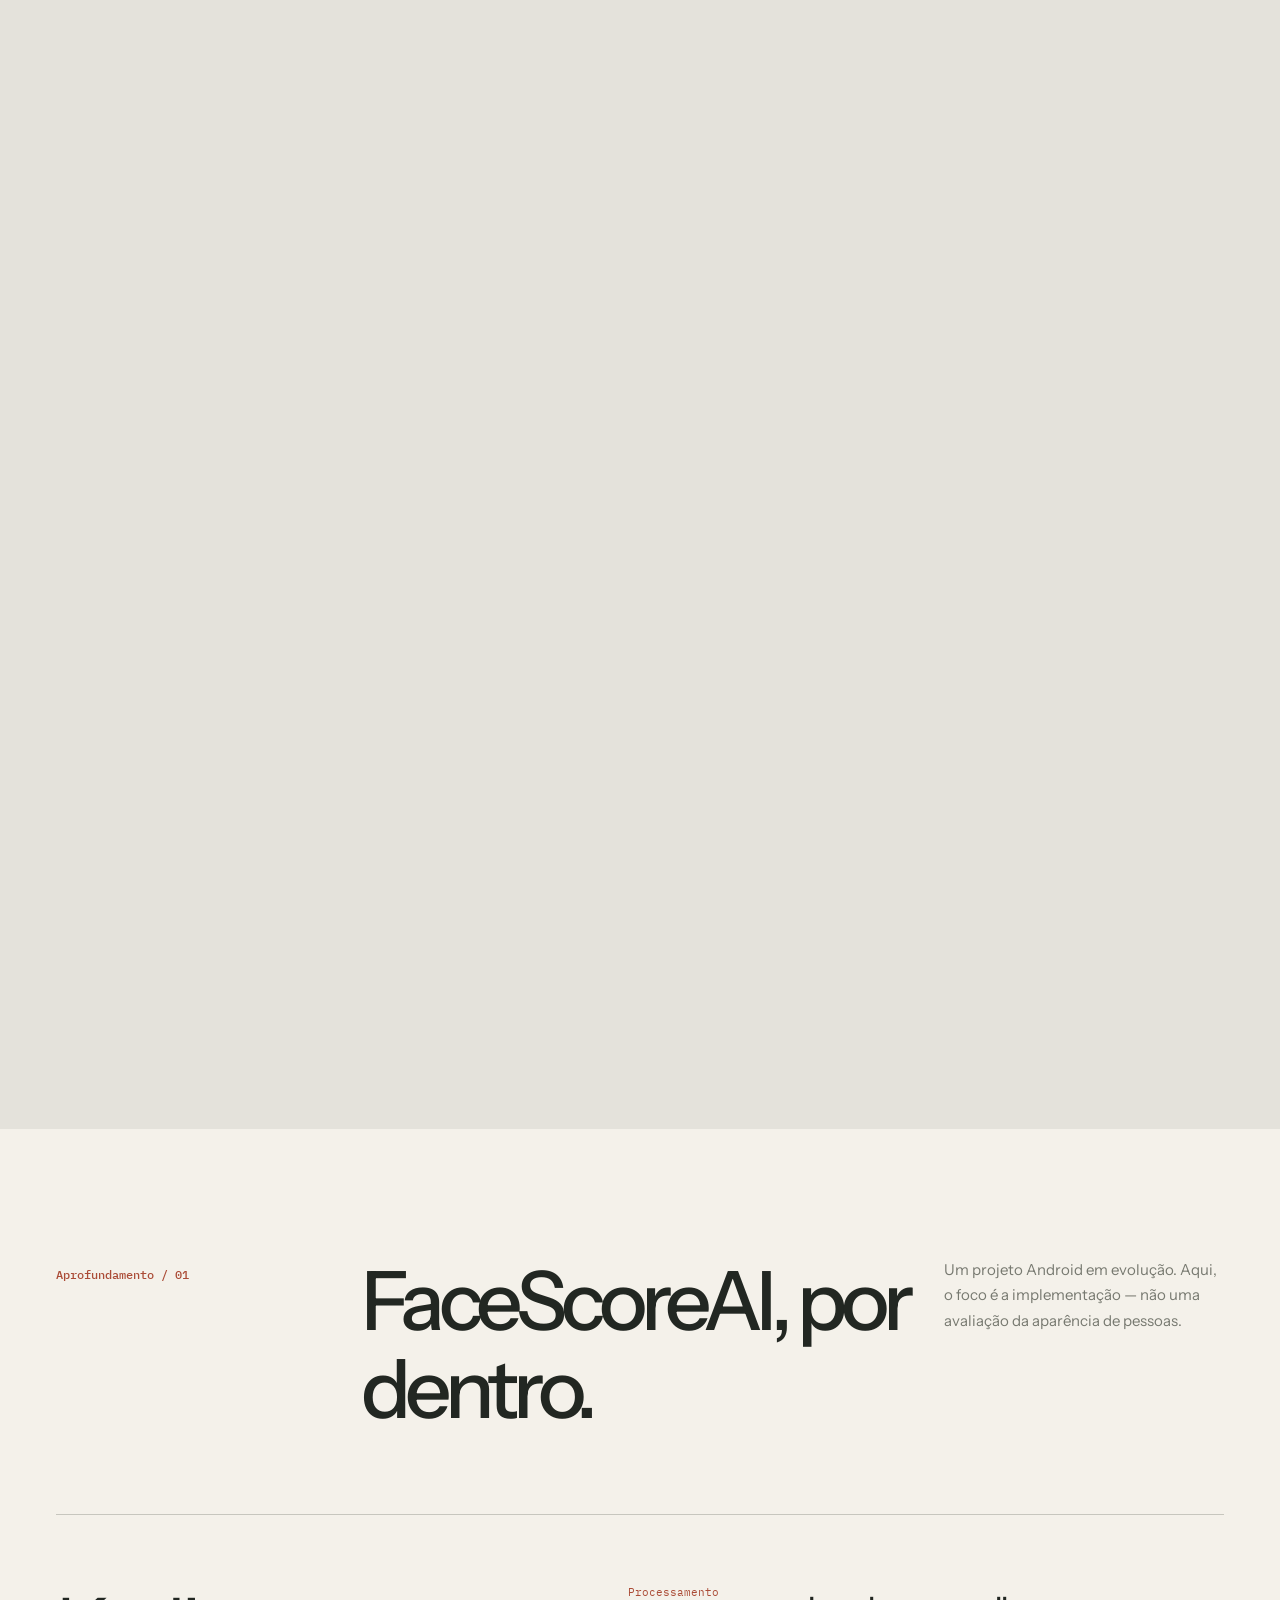
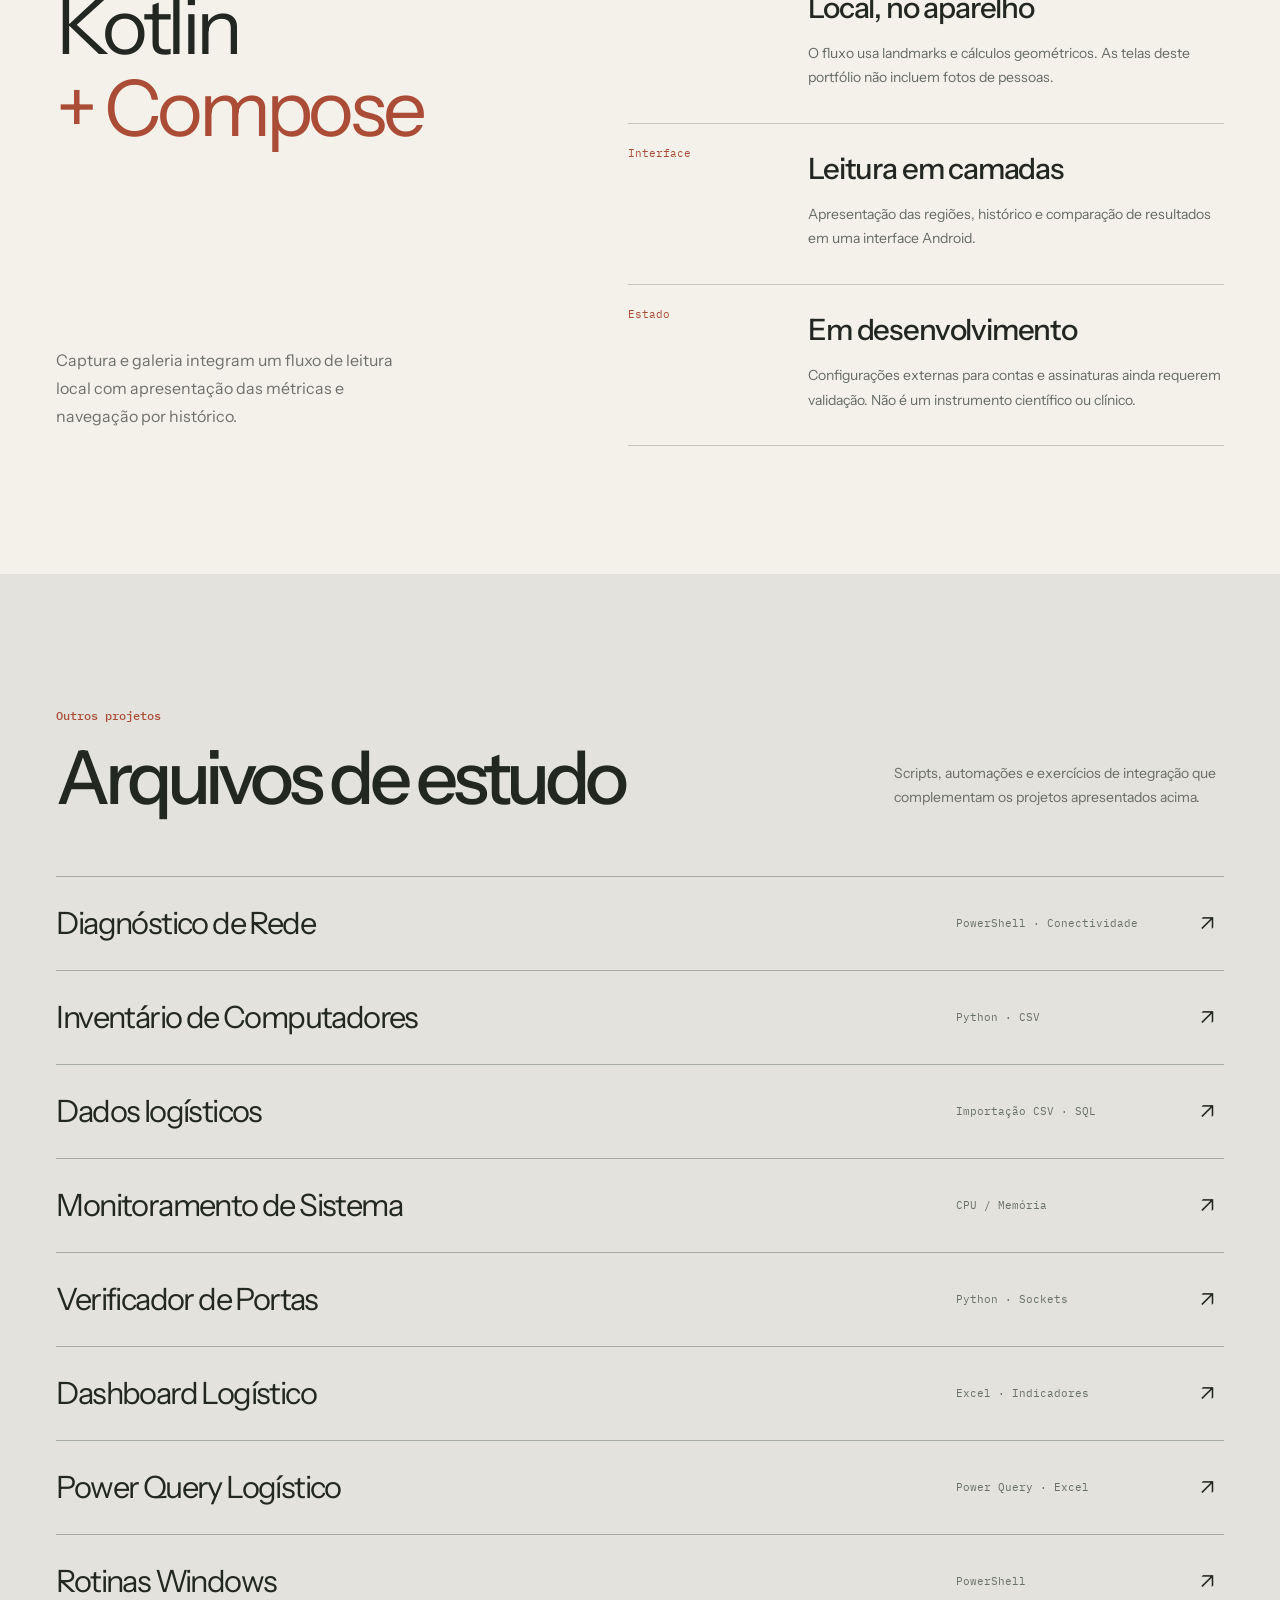
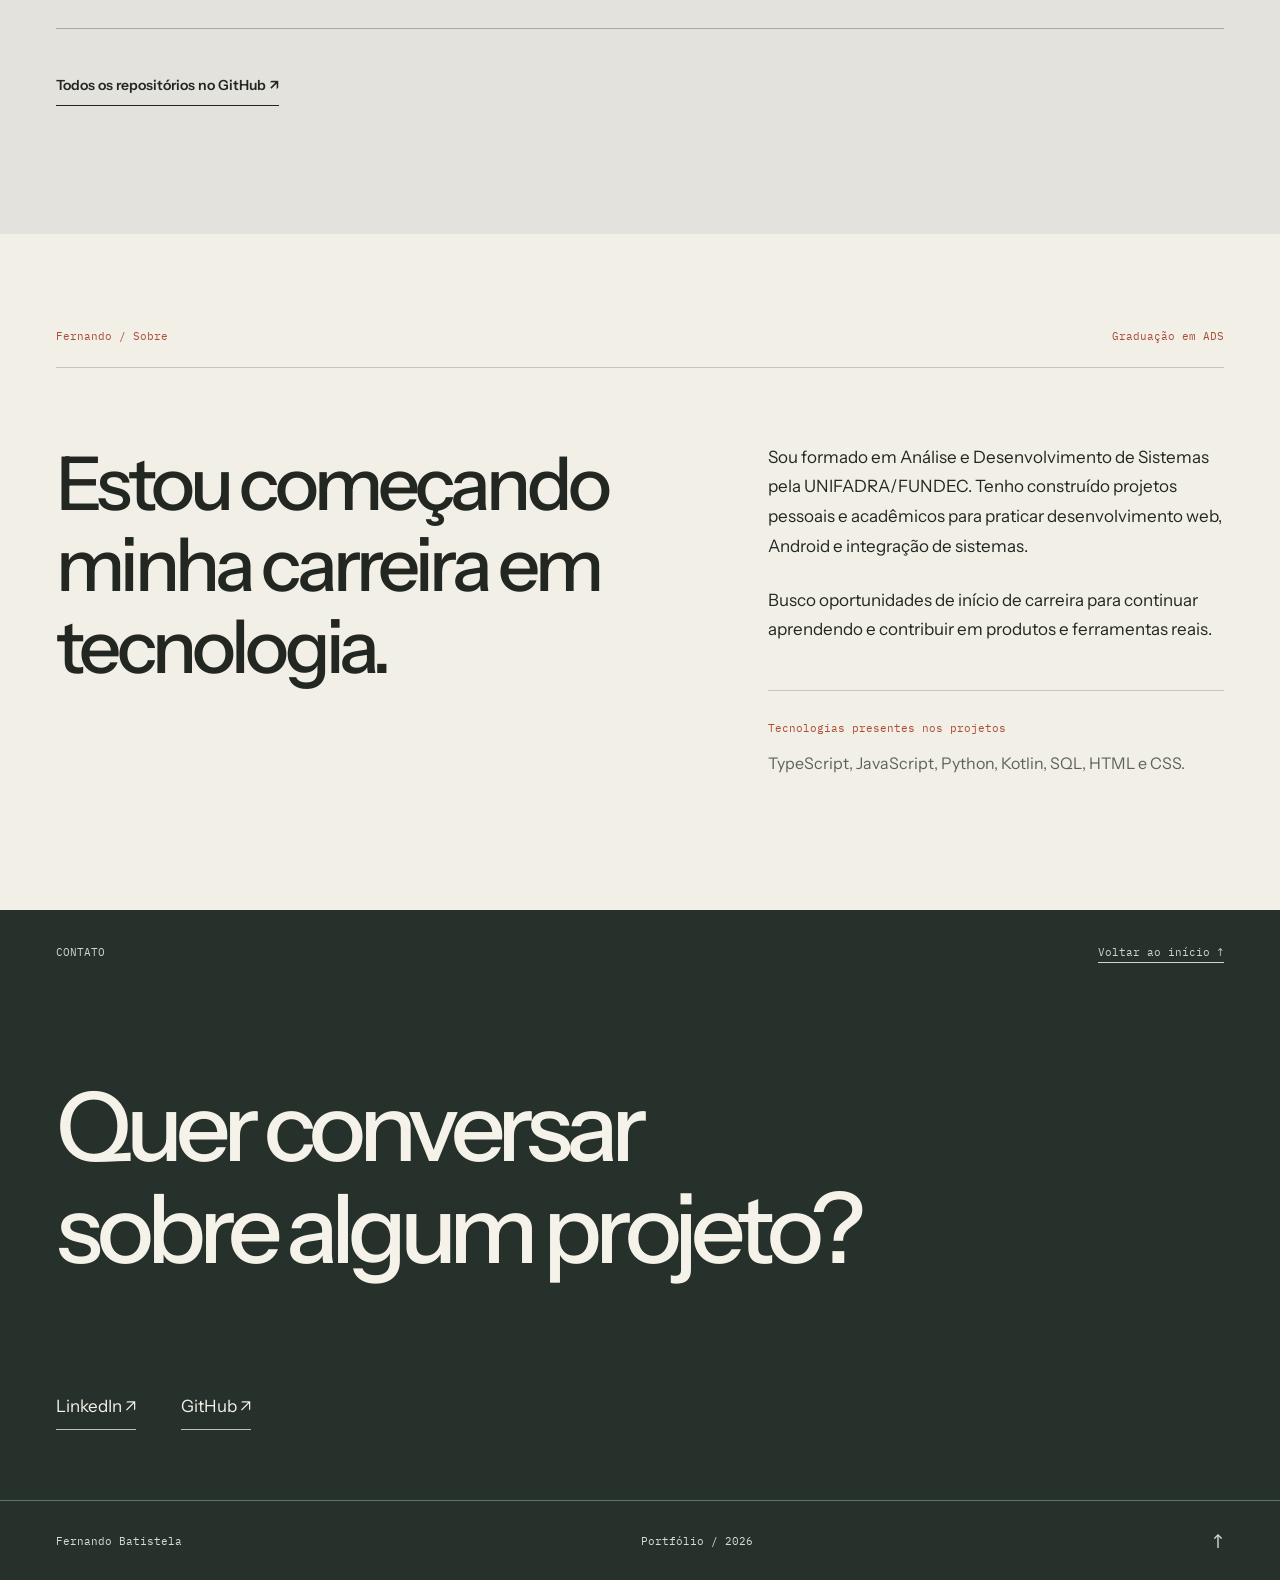
==== commit d0605dc0: "Rebuild portfolio with editorial art direction and distinct horizontal project stories" ====
--- a/docs/index.html
+++ b/docs/index.html
@@ -3,160 +3,143 @@
 <head>
   <meta charset="utf-8">
   <meta name="viewport" content="width=device-width, initial-scale=1">
-  <meta name="theme-color" content="#101210">
-  <meta name="description" content="Fernando Batistela — desenvolvimento de sistemas, aplicativos Android, aplicações web e projetos de tecnologia. Conheça projetos e estudos de caso.">
-  <meta property="og:title" content="Fernando Batistela — Projetos & Desenvolvimento">
-  <meta property="og:description" content="Aplicações reais, interfaces e sistemas. Portfólio de Fernando Batistela.">
+  <meta name="theme-color" content="#f4f1ea">
+  <meta name="description" content="Fernando Batistela. Projetos de desenvolvimento de sistemas: FaceScoreAI, CEP Explorer, HelpDesk Lite, xadrez com IA e Mini ERP.">
+  <meta property="og:title" content="Fernando Batistela — Projetos de software">
+  <meta property="og:description" content="Portfólio com projetos reais em Android, desenvolvimento web e sistemas.">
   <meta property="og:type" content="website">
-  <title>Fernando Batistela — Desenvolvimento de Sistemas</title>
+  <title>Fernando Batistela — Projetos de software</title>
   <link rel="icon" href="assets/mark.svg" type="image/svg+xml">
   <link rel="stylesheet" href="styles.css">
-  <link rel="stylesheet" href="refinement.css">
   <script defer src="main.js"></script>
-  <script defer src="horizontal.js"></script>
 </head>
 <body>
-  <a class="skip-link" href="#conteudo">Pular para o conteúdo</a>
-  <div class="scroll-line" aria-hidden="true"></div>
-  <header class="site-header" id="topo">
-    <a href="#topo" class="brand" aria-label="Fernando Batistela — início"><span class="brand-mark">fb<span>.</span></span><span class="brand-name">FERNANDO<br>BATISTELA</span></a>
-    <nav class="nav" aria-label="Navegação principal">
-      <a href="#projetos">Projetos</a>
-      <a href="#facescore">Em destaque</a>
-      <a href="#sobre">Sobre</a>
-      <a href="#contato">Contato <span aria-hidden="true">↗</span></a>
-      <a href="https://www.linkedin.com/in/fernando-batistela-4bb4b639b/" target="_blank" rel="noopener noreferrer">LinkedIn ↗</a>
-    </nav>
-    <a class="header-cta" href="https://github.com/perfilcorporativo" target="_blank" rel="noopener noreferrer">GitHub <span aria-hidden="true">↗</span></a>
-    <button class="menu-toggle" type="button" aria-label="Abrir menu" aria-controls="mobile-nav" aria-expanded="false"><span></span><span></span></button>
-  </header>
-  <nav class="mobile-nav" id="mobile-nav" aria-label="Navegação móvel" hidden><a href="#projetos">Projetos</a><a href="#facescore">FaceScoreAI</a><a href="#sobre">Sobre</a><a href="#contato">Contato</a><a href="https://github.com/perfilcorporativo" target="_blank" rel="noopener noreferrer">GitHub ↗</a><a href="https://www.linkedin.com/in/fernando-batistela-4bb4b639b/" target="_blank" rel="noopener noreferrer">LinkedIn ↗</a></nav>
-  <main id="conteudo">
-    <section class="hero">
-      <div class="hero-noise" aria-hidden="true"></div>
-      <div class="hero-inner wrap">
-        <div class="hero-topline reveal"><span class="live-dot"></span> PORTFÓLIO / DESENVOLVIMENTO DE SISTEMAS <span class="hero-edition">01 — 2026</span></div>
-        <div class="hero-copy">
-          <p class="eyebrow reveal">Olá, sou Fernando Batistela.</p>
-          <h1 class="hero-title reveal">Do código<br>ao <em>produto.</em></h1>
-          <div class="hero-bottom reveal">
-            <p>Aplicações web, Android e sistemas. Uma coleção de projetos construídos, testados e documentados.</p>
-            <a class="circle-arrow" href="#projetos" aria-label="Conhecer projetos"><span aria-hidden="true">↘</span></a>
-          </div>
-        </div>
+<a class="skip" href="#conteudo">Pular para o conteúdo</a>
+<header class="masthead" id="topo">
+  <a class="signature" href="#topo" aria-label="Fernando Batistela, início">FB<span class="signature-dot">/</span><span class="signature-name">Fernando Batistela</span></a>
+  <nav class="main-nav" aria-label="Navegação principal">
+    <a href="#projetos">Projetos</a>
+    <a href="#facescore">FaceScoreAI</a>
+    <a href="#sobre">Sobre</a>
+    <a href="#contato">Contato</a>
+  </nav>
+  <a class="masthead-external" href="https://github.com/perfilcorporativo" target="_blank" rel="noopener noreferrer">GitHub <span aria-hidden="true">↗</span></a>
+  <button class="mobile-menu-button" type="button" aria-expanded="false" aria-controls="mobile-menu" aria-label="Abrir navegação"><span></span><span></span></button>
+</header>
+<nav id="mobile-menu" class="mobile-menu" aria-label="Navegação móvel" hidden>
+  <a href="#projetos">Projetos</a><a href="#facescore">FaceScoreAI</a><a href="#sobre">Sobre</a><a href="#contato">Contato</a><a href="https://github.com/perfilcorporativo" target="_blank" rel="noopener noreferrer">GitHub ↗</a>
+</nav>
+<main id="conteudo">
+  <section class="opening" aria-labelledby="opening-title">
+    <div class="opening-rail"><span>PORTFÓLIO — 2026</span><span>ADS / UNIFADRA — FUNDEC</span></div>
+    <div class="opening-layout">
+      <div class="opening-main">
+        <p class="opening-overline">Desenvolvimento de sistemas · Brasil</p>
+        <h1 id="opening-title">Fernando<br><span>Batistela</span><span class="opening-period">.</span></h1>
+        <p class="opening-description">Desenvolvo aplicativos e sistemas para praticar arquitetura, APIs, bancos de dados e interfaces. Estes são os projetos que posso mostrar.</p>
+        <div class="opening-actions"><a class="underlined-link" href="#projetos">Ver os projetos <span aria-hidden="true">↘</span></a><span>01 — 05 em destaque</span></div>
+      </div>
+      <figure class="opening-figure">
+        <div class="opening-image-wrap"><img src="assets/helpdesk-real.webp" width="1280" height="800" alt="Interface real do HelpDesk Lite, com formulário de chamados e painel de atendimento." fetchpriority="high"></div>
+        <figcaption><span>Vista de um projeto</span><span>HelpDesk Lite · aplicação real</span></figcaption>
+      </figure>
+    </div>
+    <div class="opening-bottom"><span>DESENVOLVIMENTO / INTERFACES / SISTEMAS</span><span>Role para continuar ↓</span></div>
+  </section>
 
-        <div class="hero-floor"><span>ROLE PARA EXPLORAR</span><span>↓</span><span>BRASIL · REMOTO / PRESENCIAL</span></div>
+  <section class="orientation" aria-labelledby="orientation-title">
+    <p class="orientation-index">A coleção</p>
+    <h2 id="orientation-title">Um aplicativo Android, três sistemas web e um TCC em equipe.</h2>
+    <div class="orientation-note"><span>Cada trabalho tem um estágio próprio: alguns funcionam como sistemas demonstrativos, outros seguem em desenvolvimento.</span><a href="#projetos">Começar a explorar ↗</a></div>
+  </section>
+
+  <section class="project-journey" id="projetos" aria-label="Galeria horizontal de projetos">
+    <div class="journey-fixed">
+      <div class="journey-header">
+        <div><span class="journey-kicker">Trabalhos selecionados</span><h2>Projetos <span id="journey-current">01</span><span class="journey-total">/05</span></h2></div>
+        <div class="journey-controls"><span class="journey-instruction" id="journey-instruction">Role para percorrer →</span><button type="button" id="journey-prev" aria-label="Projeto anterior">←</button><button type="button" id="journey-next" aria-label="Próximo projeto">→</button></div>
       </div>
-    </section>
-    <section class="statement wrap reveal">
-      <span class="index-label">[ 01 / VISÃO ]</span>
-      <div><h2>Software com foco no <span class="underline-accent">que funciona.</span></h2><p>Projetos pessoais e acadêmicos que exploram interfaces, integrações, dados e soluções para problemas concretos. Cada trabalho representa uma etapa real de prática e evolução.</p></div>
-    </section>
-    <section class="work-horizontal" id="projetos" aria-label="Projetos selecionados em navegação horizontal">
-      <div class="work-pin">
-        <div class="work-head">
-          <div class="work-name">
-            <span class="work-overline">02 / PROJETOS SELECIONADOS</span>
-            <h2>De perto, <span>cada projeto.</span></h2>
-          </div>
-          <div class="work-actions">
-            <span class="work-fraction" id="workFraction" aria-live="polite">01 — 05</span>
-            <button id="workPrevious" class="work-arrow" type="button" aria-label="Projeto anterior">←</button>
-            <button id="workNext" class="work-arrow" type="button" aria-label="Próximo projeto">→</button>
-          </div>
-        </div>
-        <div class="work-viewport" id="workViewport" tabindex="0" aria-label="Galeria de projetos. Use a rodinha do mouse para avançar horizontalmente ou os botões de navegação.">
-          <div class="work-track" id="workTrack">
-            <article class="work-slide work-slide-feature" aria-labelledby="face-title">
-              <div class="work-slide-image work-face-image">
-                <div class="architecture-block">
-                  <div class="architecture-head"><span>FACE / SCORE / AI</span><span>ANDROID · 2026</span></div>
-                  <div class="architecture-grid" aria-label="Diagrama conceitual de pipeline do aplicativo, sem fotografias">
-                    <div><span>01</span><strong>Capture</strong><small>Câmera / galeria</small></div>
-                    <div><span>02</span><strong>Landmarks</strong><small>MediaPipe</small></div>
-                    <div><span>03</span><strong>Leitura</strong><small>Métricas locais</small></div>
-                    <div><span>04</span><strong>Histórico</strong><small>Room</small></div>
-                  </div>
-                  <div class="architecture-foot"><span>Arquitetura ilustrativa baseada no projeto</span><span>↗</span></div>
-                </div>
+      <div class="journey-window" id="journey-window" tabindex="0" aria-label="Projetos em sequência horizontal, use as setas para mudar de projeto">
+        <div class="journey-track" id="journey-track">
+
+          <article class="project-panel face-panel" aria-labelledby="face-panel-title">
+            <div class="panel-copy face-copy">
+              <div class="panel-meta"><span>Aplicativo Android</span><span>2026 / Em desenvolvimento</span></div>
+              <div class="panel-content">
+                <h3 id="face-panel-title">FaceScoreAI</h3>
+                <p>Experiência de leitura geométrica facial no dispositivo: captura, medições, histórico e comparações.</p>
+                <a href="#facescore" class="project-link">Entender o projeto <span aria-hidden="true">↗</span></a>
               </div>
-              <div class="work-slide-copy">
-                <div class="work-slide-meta"><span>01 / 05</span><span>APLICATIVO ANDROID</span></div>
-                <div class="work-slide-main"><h3 id="face-title">FaceScoreAI</h3><p>Uma experiência de análise facial local: captura, métricas geométricas, comparações e histórico. Projeto em desenvolvimento.</p></div>
-                <div class="work-slide-end"><span>Kotlin · Jetpack Compose · MediaPipe</span><a href="#facescore">Ver estudo de caso ↗</a></div>
+              <div class="panel-footer"><span>Kotlin · Compose · MediaPipe · Room</span><span>01</span></div>
+            </div>
+            <div class="face-visual">
+              <div class="flow-note">Estrutura do processamento local <span>sem imagens pessoais</span></div>
+              <div class="face-flow" role="img" aria-label="Fluxo técnico resumido: imagem capturada, detecção de landmarks, métricas geométricas e histórico local.">
+                <div><small>A</small><strong>Captura</strong><p>Galeria ou câmera</p></div>
+                <div><small>B</small><strong>Landmarks</strong><p>MediaPipe</p></div>
+                <div><small>C</small><strong>Métricas</strong><p>Geometria facial</p></div>
+                <div><small>D</small><strong>Histórico</strong><p>Room</p></div>
               </div>
-            </article>
-            <article class="work-slide" aria-labelledby="cep-title">
-              <div class="work-slide-image work-screenshot-image cream"><img src="assets/cep-real.webp" alt="Captura real do CEP Explorer em execução, com campo de consulta e painel de histórico." loading="lazy" decoding="async"><span class="screenshot-label">Captura da aplicação real</span></div>
-              <div class="work-slide-copy">
-                <div class="work-slide-meta"><span>02 / 05</span><span>WEB / API</span></div>
-                <div class="work-slide-main"><h3 id="cep-title">CEP Explorer</h3><p>Aplicação de consulta com integração ViaCEP, validação de entradas e cache SQL. Interface e backend em TypeScript.</p></div>
-                <div class="work-slide-end"><span>TypeScript · Node.js · SQLite</span><a href="https://github.com/perfilcorporativo/projeto_consulta_api" target="_blank" rel="noopener noreferrer">Ver repositório ↗</a></div>
-              </div>
-            </article>
-            <article class="work-slide work-slide-reverse" aria-labelledby="help-title">
-              <div class="work-slide-image work-screenshot-image pale"><img src="assets/helpdesk-real.webp" alt="Captura real do HelpDesk Lite com formulário de chamados e filtros de atendimento." loading="lazy" decoding="async"><span class="screenshot-label">Captura da aplicação real</span></div>
-              <div class="work-slide-copy">
-                <div class="work-slide-meta"><span>03 / 05</span><span>SISTEMA WEB</span></div>
-                <div class="work-slide-main"><h3 id="help-title">HelpDesk Lite</h3><p>Um gerenciador de chamados com API REST, operações CRUD e filtros de status e prioridade.</p></div>
-                <div class="work-slide-end"><span>TypeScript · API REST · SQLite</span><a href="https://github.com/perfilcorporativo/sistema-tickets" target="_blank" rel="noopener noreferrer">Ver repositório ↗</a></div>
-              </div>
-            </article>
-            <article class="work-slide" aria-labelledby="chess-title">
-              <div class="work-slide-image work-chess-image">
-                <div class="chess-editorial">
-                  <span class="chess-top">TCC EM EQUIPE / IA APLICADA</span>
-                  <div class="chess-editorial-main"><span class="chess-editorial-piece">♞</span><div><span>NEURAL<br>EVALUATION</span><strong>×</strong><span>NEGAMAX<br>SEARCH</span></div></div>
-                  <span class="chess-bottom">Python / TensorFlow / Alfa-beta</span>
-                </div>
-              </div>
-              <div class="work-slide-copy">
-                <div class="work-slide-meta"><span>04 / 05</span><span>TRABALHO ACADÊMICO</span></div>
-                <div class="work-slide-main"><h3 id="chess-title">IA para Xadrez</h3><p>Projeto de conclusão de curso desenvolvido em equipe, combinando avaliação neural de posições e algoritmos de busca.</p></div>
-                <div class="work-slide-end"><span>Python · TensorFlow · Busca Negamax</span><a href="https://github.com/perfilcorporativo/TCC-IA" target="_blank" rel="noopener noreferrer">Ver repositório ↗</a></div>
-              </div>
-            </article>
-            <article class="work-slide work-slide-reverse" aria-labelledby="erp-title">
-              <div class="work-slide-image work-screenshot-image cool"><img src="assets/erp-real.webp" alt="Captura real do Mini ERP de Estoque e Vendas com módulos, indicadores e cadastro de clientes fictícios." loading="lazy" decoding="async"><span class="screenshot-label">Captura da aplicação real</span></div>
-              <div class="work-slide-copy">
-                <div class="work-slide-meta"><span>05 / 05</span><span>REGRAS DE NEGÓCIO</span></div>
-                <div class="work-slide-main"><h3 id="erp-title">Mini ERP</h3><p>Protótipo de gestão de clientes, produtos, estoque e vendas, com regras de estoque e persistência no navegador.</p></div>
-                <div class="work-slide-end"><span>HTML · CSS · JavaScript</span><span>Protótipo local</span></div>
-              </div>
-            </article>
-          </div>
-        </div>
-        <div class="work-foot">
-          <span class="work-hint">↳ <span id="workInstruction">Use a rodinha do mouse para seguir para o lado</span></span>
-          <div class="work-progress-track" aria-hidden="true"><div class="work-progress-fill" id="workProgress"></div></div>
-          <span class="work-foot-end">CONTINUA ABAIXO ↓</span>
+              <div class="flow-foot"><span>Fluxo simplificado baseado no aplicativo</span><span>ANDROID / LOCAL</span></div>
+            </div>
+          </article>
+
+          <article class="project-panel cep-panel" aria-labelledby="cep-panel-title">
+            <div class="cep-image-stage"><figure class="real-interface"><img src="assets/cep-real.webp" width="1280" height="800" loading="lazy" decoding="async" alt="Captura de tela real do sistema CEP Explorer com consulta e lista de consultas recentes."><figcaption>Captura real · CEP Explorer</figcaption></figure></div>
+            <div class="panel-copy cep-copy"><div class="panel-meta"><span>Web / API</span><span>02</span></div><div class="panel-content"><h3 id="cep-panel-title">CEP<br>Explorer</h3><p>Consulta endereços pelo ViaCEP e guarda histórico e cache de pesquisas em SQLite.</p><a class="project-link" href="https://github.com/perfilcorporativo/projeto_consulta_api" target="_blank" rel="noopener noreferrer">Código no GitHub ↗</a></div><div class="panel-footer"><span>TypeScript · Node.js · SQLite</span><span>Projeto pessoal</span></div></div>
+          </article>
+
+          <article class="project-panel help-panel" aria-labelledby="help-panel-title">
+            <div class="panel-copy help-copy"><div class="panel-meta"><span>Gestão de chamados</span><span>03 / Sistema web</span></div><div class="panel-content"><h3 id="help-panel-title">HelpDesk<br>Lite</h3><p>Registro, consulta e filtragem de chamados. Interface conectada a uma API REST com persistência em banco local.</p><a class="project-link" href="https://github.com/perfilcorporativo/sistema-tickets" target="_blank" rel="noopener noreferrer">Código no GitHub ↗</a></div><div class="panel-footer"><span>TypeScript · REST · SQLite</span><span>Projeto pessoal</span></div></div>
+            <div class="help-image-stage"><figure class="real-interface"><img src="assets/helpdesk-real.webp" width="1280" height="800" loading="lazy" decoding="async" alt="Captura real da interface do HelpDesk Lite, com campos de novo chamado e a fila de atendimento."><figcaption>Interface executada localmente</figcaption></figure></div>
+          </article>
+
+          <article class="project-panel chess-panel" aria-labelledby="chess-panel-title">
+            <div class="chess-main"><div class="chess-diagram"><span class="chess-diagram-label">Estratégia de busca</span><div class="chess-expression"><span>Avaliação<br>de posição</span><b>+</b><span>Busca<br>Negamax</span></div><div class="chess-divide"></div><p>Limites da busca: poda alfa-beta</p></div></div>
+            <div class="panel-copy chess-copy"><div class="panel-meta"><span>TCC / Trabalho em equipe</span><span>04</span></div><div class="panel-content"><h3 id="chess-panel-title">IA aplicada<br>ao xadrez</h3><p>Trabalho acadêmico que combina avaliação neural de posições e busca por jogadas com Negamax.</p><a class="project-link" href="https://github.com/perfilcorporativo/TCC-IA" target="_blank" rel="noopener noreferrer">Repositório do TCC ↗</a></div><div class="panel-footer"><span>Python · TensorFlow · Algoritmos</span><span>Projeto acadêmico</span></div></div>
+          </article>
+
+          <article class="project-panel erp-panel" aria-labelledby="erp-panel-title">
+            <div class="panel-copy erp-copy"><div class="panel-meta"><span>Organização comercial</span><span>05</span></div><div class="panel-content"><h3 id="erp-panel-title">Mini ERP</h3><p>Protótipo para clientes, produtos e vendas, com movimentação de estoque e dados salvos no navegador.</p><span class="project-status">Projeto local · demonstração de estudo</span></div><div class="panel-footer"><span>HTML · CSS · JavaScript</span><span>Protótipo</span></div></div>
+            <div class="erp-image-stage"><figure class="real-interface"><img src="assets/erp-real.webp" width="1280" height="800" loading="lazy" decoding="async" alt="Captura real do Mini ERP com módulos de cadastro e indicadores de teste."><figcaption>Interface real · Dados de exemplo</figcaption></figure></div>
+          </article>
         </div>
       </div>
-    </section>
-    <section class="case-study" id="facescore">
-      <div class="wrap case-layout">
-        <div class="case-heading reveal"><span class="index-label light">[ 03 / CASE STUDY ]</span><h2>Um aplicativo.<br><em>Muitas camadas.</em></h2><p>FaceScoreAI é um projeto Android em desenvolvimento. A proposta reúne análise geométrica local e interfaces para explorar os resultados, mantendo as imagens e medições no dispositivo.</p><a href="#contato" class="text-link">Conversar sobre o projeto ↗</a></div>
-        <div class="case-detail reveal"><div class="case-large-number">01<span>/03</span></div><div class="case-step"><span>01 / EXPERIÊNCIA</span><h3>Da captura ao resultado.</h3><p>Fluxos de câmera e galeria, orientação de enquadramento, leitura facial e apresentação de métricas.</p></div><div class="case-step"><span>02 / ARQUITETURA</span><h3>Componentes e persistência.</h3><p>Interface em Jetpack Compose, pipeline de landmarks e armazenamento local de histórico e comparações.</p></div><div class="case-step"><span>03 / ESTADO ATUAL</span><h3>Em validação.</h3><p>O projeto ainda exige configurações externas para contas e assinaturas e não deve ser apresentado como instrumento de avaliação científica ou clínica.</p></div></div>
+      <div class="journey-footer"><span class="journey-progress"><span id="journey-progress"></span></span><span class="journey-footnote">A rolagem vertical continua após o último projeto</span></div>
+    </div>
+  </section>
+
+  <section class="focus" id="facescore" aria-labelledby="focus-title">
+    <div class="focus-heading"><span class="section-aside">Aprofundamento / 01</span><h2 id="focus-title">FaceScoreAI, por dentro.</h2><p>Um projeto Android em evolução. Aqui, o foco é a implementação — não uma avaliação da aparência de pessoas.</p></div>
+    <div class="focus-columns">
+      <div class="focus-method"><p class="focus-mark">Kotlin<br><span>+ Compose</span></p><p>Captura e galeria integram um fluxo de leitura local com apresentação das métricas e navegação por histórico.</p></div>
+      <div class="focus-facts">
+        <div class="fact"><span>Processamento</span><div><h3>Local, no aparelho</h3><p>O fluxo usa landmarks e cálculos geométricos. As telas deste portfólio não incluem fotos de pessoas.</p></div></div>
+        <div class="fact"><span>Interface</span><div><h3>Leitura em camadas</h3><p>Apresentação das regiões, histórico e comparação de resultados em uma interface Android.</p></div></div>
+        <div class="fact"><span>Estado</span><div><h3>Em desenvolvimento</h3><p>Configurações externas para contas e assinaturas ainda requerem validação. Não é um instrumento científico ou clínico.</p></div></div>
       </div>
-      <div class="wrap case-bottom"><span>FACE / GEOMETRY / UX / ANDROID</span><span>PROJETO EM EVOLUÇÃO, NÃO DISPONÍVEL PUBLICAMENTE</span></div>
-    </section>
-    <section class="lab wrap" id="laboratorio">
-      <div class="lab-head reveal"><div><span class="index-label">[ 04 / EXPLORAÇÕES ]</span><h2>Mais do <em>laboratório.</em></h2></div><p>Projetos menores para praticar automação, infraestrutura e manipulação de dados.</p></div>
-      <div class="lab-list">
-        <a class="lab-row reveal" href="https://github.com/perfilcorporativo/diagnostico-rede" target="_blank" rel="noopener noreferrer"><span>01</span><strong>Diagnóstico de Rede</strong><small>PowerShell / Conectividade</small><b aria-hidden="true">↗</b></a>
-        <a class="lab-row reveal" href="https://github.com/perfilcorporativo/inventario-computadores" target="_blank" rel="noopener noreferrer"><span>02</span><strong>Inventário de Computadores</strong><small>Python / CSV / Sistema</small><b aria-hidden="true">↗</b></a>
-        <a class="lab-row reveal" href="https://github.com/perfilcorporativo/importacao-csv-sql-logistic" target="_blank" rel="noopener noreferrer"><span>03</span><strong>Dados Logísticos</strong><small>SQL / Importação CSV</small><b aria-hidden="true">↗</b></a>
-        <a class="lab-row reveal" href="https://github.com/perfilcorporativo/monitoramento-sistema" target="_blank" rel="noopener noreferrer"><span>04</span><strong>Monitoramento do Sistema</strong><small>Python / CPU / Memória</small><b aria-hidden="true">↗</b></a>
-        <a class="lab-row reveal" href="https://github.com/perfilcorporativo/verificador-porta" target="_blank" rel="noopener noreferrer"><span>05</span><strong>Verificador de Portas</strong><small>Python / Sockets</small><b aria-hidden="true">↗</b></a>
-        <a class="lab-row reveal" href="https://github.com/perfilcorporativo/dashboard-logistica" target="_blank" rel="noopener noreferrer"><span>06</span><strong>Dashboard Logístico</strong><small>Excel / Indicadores</small><b aria-hidden="true">↗</b></a>
-        <a class="lab-row reveal" href="https://github.com/perfilcorporativo/projeto-power-query-logistico" target="_blank" rel="noopener noreferrer"><span>07</span><strong>Power Query Logístico</strong><small>Power Query / Excel</small><b aria-hidden="true">↗</b></a>
-        <a class="lab-row reveal" href="https://github.com/perfilcorporativo/otimizacao-windows" target="_blank" rel="noopener noreferrer"><span>08</span><strong>Rotinas de Windows</strong><small>PowerShell / Automação</small><b aria-hidden="true">↗</b></a>
-      </div>
-      <a class="all-repos" href="https://github.com/perfilcorporativo?tab=repositories" target="_blank" rel="noopener noreferrer">Ver todos os repositórios <span aria-hidden="true">↗</span></a>
-    </section>
-    <section class="about" id="sobre"><div class="wrap about-layout reveal"><span class="index-label">[ 05 / SOBRE ]</span><div><h2>Prazer,<br>sou <em>Fernando.</em></h2><p>Formado em Análise e Desenvolvimento de Sistemas pela UNIFADRA/FUNDEC, construo projetos para transformar conhecimento em prática. Tenho interesse em desenvolvimento web, aplicativos, integração de sistemas e novas tecnologias.</p><p>Busco oportunidades de início de carreira em tecnologia, com espaço para colaborar, aprender e continuar evoluindo.</p><div class="stack"><span>TECNOLOGIAS PRESENTES EM PROJETOS</span><div>TypeScript <i>·</i> JavaScript <i>·</i> Kotlin <i>·</i> Python <i>·</i> SQL <i>·</i> HTML & CSS</div></div></div></div></section>
-    <section class="contact" id="contato"><div class="wrap contact-inner"><span class="index-label light">[ 06 / CONTATO ]</span><p class="reveal">Vamos construir<br><em>o próximo passo?</em></p><div class="contact-bottom"><span>Disponível para oportunidades de início de carreira em tecnologia.</span><div class="contact-social-links"><a href="https://www.linkedin.com/in/fernando-batistela-4bb4b639b/" target="_blank" rel="noopener noreferrer">LinkedIn ↗</a><a href="https://github.com/perfilcorporativo" target="_blank" rel="noopener noreferrer">GitHub ↗</a></div></div></div></section>
-  </main>
-  <footer><div class="wrap footer-inner"><a href="#topo">FB<span>.</span></a><span>© <span id="year">2026</span> Fernando Batistela</span><a href="#topo">Voltar ao topo ↑</a></div></footer>
+    </div>
+  </section>
+
+  <section class="more-work" id="laboratorio" aria-labelledby="more-title">
+    <div class="more-intro"><div><span class="section-aside">Outros projetos</span><h2 id="more-title">Arquivos de estudo</h2></div><p>Scripts, automações e exercícios de integração que complementam os projetos apresentados acima.</p></div>
+    <div class="more-list">
+      <a href="https://github.com/perfilcorporativo/diagnostico-rede" target="_blank" rel="noopener noreferrer"><span>Diagnóstico de Rede</span><small>PowerShell · Conectividade</small><b>↗</b></a>
+      <a href="https://github.com/perfilcorporativo/inventario-computadores" target="_blank" rel="noopener noreferrer"><span>Inventário de Computadores</span><small>Python · CSV</small><b>↗</b></a>
+      <a href="https://github.com/perfilcorporativo/importacao-csv-sql-logistic" target="_blank" rel="noopener noreferrer"><span>Dados logísticos</span><small>Importação CSV · SQL</small><b>↗</b></a>
+      <a href="https://github.com/perfilcorporativo/monitoramento-sistema" target="_blank" rel="noopener noreferrer"><span>Monitoramento de Sistema</span><small>CPU / Memória</small><b>↗</b></a>
+      <a href="https://github.com/perfilcorporativo/verificador-porta" target="_blank" rel="noopener noreferrer"><span>Verificador de Portas</span><small>Python · Sockets</small><b>↗</b></a>
+      <a href="https://github.com/perfilcorporativo/dashboard-logistica" target="_blank" rel="noopener noreferrer"><span>Dashboard Logístico</span><small>Excel · Indicadores</small><b>↗</b></a>
+      <a href="https://github.com/perfilcorporativo/projeto-power-query-logistico" target="_blank" rel="noopener noreferrer"><span>Power Query Logístico</span><small>Power Query · Excel</small><b>↗</b></a>
+      <a href="https://github.com/perfilcorporativo/otimizacao-windows" target="_blank" rel="noopener noreferrer"><span>Rotinas Windows</span><small>PowerShell</small><b>↗</b></a>
+    </div>
+    <div class="more-outro"><a class="underlined-link" href="https://github.com/perfilcorporativo?tab=repositories" target="_blank" rel="noopener noreferrer">Todos os repositórios no GitHub ↗</a></div>
+  </section>
+
+  <section class="bio" id="sobre" aria-labelledby="bio-title"><div class="bio-label"><span>Fernando / Sobre</span><span>Graduação em ADS</span></div><div class="bio-layout"><h2 id="bio-title">Estou começando minha carreira em tecnologia.</h2><div><p>Sou formado em Análise e Desenvolvimento de Sistemas pela UNIFADRA/FUNDEC. Tenho construído projetos pessoais e acadêmicos para praticar desenvolvimento web, Android e integração de sistemas.</p><p>Busco oportunidades de início de carreira para continuar aprendendo e contribuir em produtos e ferramentas reais.</p><div class="bio-stack"><span>Tecnologias presentes nos projetos</span><p>TypeScript, JavaScript, Python, Kotlin, SQL, HTML e CSS.</p></div></div></div></section>
+
+  <section class="end" id="contato" aria-labelledby="contact-title"><div class="end-top"><span>CONTATO</span><a href="#topo">Voltar ao início ↑</a></div><h2 id="contact-title">Quer conversar<br>sobre algum projeto?</h2><div class="end-links"><a href="https://www.linkedin.com/in/fernando-batistela-4bb4b639b/" target="_blank" rel="noopener noreferrer">LinkedIn ↗</a><a href="https://github.com/perfilcorporativo" target="_blank" rel="noopener noreferrer">GitHub ↗</a></div></section>
+</main>
+<footer><span>Fernando Batistela</span><span>Portfólio / 2026</span><a href="#topo">↑</a></footer>
 </body>
 </html>
--- a/docs/styles.css
+++ b/docs/styles.css
@@ -1,144 +1,250 @@
-@import url('https://fonts.googleapis.com/css2?family=DM+Sans:wght@400;500;600;700&family=Manrope:wght@400;500;600;700;800&display=swap');
-:root{--ink:#111411;--paper:#edece5;--paper2:#e5e5dc;--muted:#74786e;--acid:#d2fc6f;--dark:#101310;--line:#c8cbc0;--font:'Manrope','Arial',sans-serif}
-*,*::before,*::after{box-sizing:border-box}
-html{scroll-behavior:smooth;scroll-padding-top:95px}
-body{margin:0;background:var(--paper);color:var(--ink);font-family:var(--font);-webkit-font-smoothing:antialiased;line-height:1.52}
+@import url('https://fonts.googleapis.com/css2?family=IBM+Plex+Mono:wght@400;500;600&family=Instrument+Sans:wght@400;500;600;700&display=swap');
+:root{--paper:#f4f1ea;--ink:#222722;--secondary:#686c65;--hair:#c7c6be;--accent:#ab4c37;--font:"Instrument Sans","Segoe UI",sans-serif;--mono:"IBM Plex Mono",Consolas,monospace}
+*{box-sizing:border-box}
+html{scroll-behavior:smooth;scroll-padding-top:24px}
+body{margin:0;min-width:0;background:var(--paper);color:var(--ink);font:400 16px/1.5 var(--font);-webkit-font-smoothing:antialiased}
 body.menu-open{overflow:hidden}
-::selection{background:var(--acid);color:#161916}
+::selection{background:#e9c5b5;color:#1a221c}
 a{color:inherit;text-decoration:none}
+a:focus-visible,button:focus-visible,.journey-window:focus-visible{outline:2px solid var(--accent);outline-offset:4px}
 button{font:inherit}
-button,a{ -webkit-tap-highlight-color:transparent }
-a:focus-visible,button:focus-visible{outline:3px solid #8dc424;outline-offset:5px}
-.wrap{max-width:1530px;margin:auto;padding-inline:clamp(24px,5.8vw,92px)}
-.skip-link{position:absolute;z-index:200;background:var(--acid);padding:12px 18px;transform:translateY(-150%)}
-.skip-link:focus{transform:translateY(0)}
-.scroll-line{position:fixed;z-index:150;top:0;left:0;width:var(--scroll,0%);height:3px;background:var(--acid);pointer-events:none;transition:width .1s linear}
-.site-header{position:absolute;top:0;left:0;width:100%;height:94px;z-index:30;display:flex;align-items:center;justify-content:space-between;padding-inline:clamp(24px,5.8vw,92px);color:#f0f1eb;border-bottom:1px solid rgba(255,255,255,.13)}
-.brand{display:flex;align-items:center;gap:12px}
-.brand-mark{font-size:32px;font-weight:800;letter-spacing:-.13em;line-height:1}
-.brand-mark span,.footer-inner>a:first-child span{color:var(--acid)}
-.brand-name{font-size:9px;letter-spacing:.16em;line-height:1.4;font-weight:700}
-.nav{display:flex;gap:clamp(20px,3.1vw,48px);align-items:center}
-.nav a{font-size:12px;font-weight:700;transition:color .2s}
-.nav a:hover,.header-cta:hover{color:var(--acid)}
-.header-cta{font-size:12px;font-weight:700;border:1px solid rgba(255,255,255,.34);border-radius:80px;padding:12px 20px;transition:border-color .2s,color .2s}
-.header-cta span{padding-left:15px}
-.menu-toggle,.mobile-nav{display:none}
-.hero{min-height:760px;background:var(--dark);color:#f1f2ec;position:relative;overflow:hidden}
-.hero::after{content:"";position:absolute;inset:0;background:linear-gradient(105deg,transparent 0%,transparent 56%,rgba(176,214,119,.025) 100%);pointer-events:none}
-.hero-noise{position:absolute;inset:0;opacity:.16;background-image:radial-gradient(#5a6954 .6px,transparent .6px);background-size:7px 7px;mask-image:linear-gradient(to right,transparent,black)}
-.hero-inner{position:relative;z-index:1;min-height:760px;padding-top:145px;display:flex;flex-direction:column}
-.hero-topline,.hero-floor{font-size:10px;font-weight:700;letter-spacing:.18em;color:#a9ada1;display:flex;align-items:center;gap:12px}
-.live-dot{width:7px;height:7px;background:var(--acid);border-radius:50%;box-shadow:0 0 0 5px #d2fc6f12}
-.hero-edition{margin-left:auto}
-.hero-copy{padding-top:clamp(55px,9vw,133px);max-width:1100px;position:relative;z-index:2}
-.eyebrow{color:var(--acid);font-size:12px;letter-spacing:.07em;font-weight:700;margin:0 0 18px}
-.hero-title{font-size:clamp(64px,9.4vw,153px);line-height:.99;letter-spacing:-.095em;font-weight:700;margin:0;max-width:1100px}
-.hero-title em{font-family:Georgia,serif;color:var(--acid);font-weight:400;letter-spacing:-.09em}
-.hero-bottom{display:flex;gap:38px;align-items:end;margin-top:40px}
-.hero-bottom p{max-width:440px;font-size:clamp(14px,1.22vw,18px);font-weight:400;color:#b8bcb1;line-height:1.7;margin:0}
-.circle-arrow{flex:0 0 78px;width:78px;height:78px;border:1px solid #d3fc6f;border-radius:50%;display:grid;place-items:center;color:var(--acid);font-size:34px;transition:background .3s,transform .4s,color .3s}
-.circle-arrow:hover{background:var(--acid);color:var(--dark);transform:rotate(45deg)}
-.hero-aside{position:absolute;right:1.5%;top:25%;width:37vw;height:37vw;max-width:580px;max-height:580px;opacity:.64}
-.orbit{border:1px solid rgba(208,252,111,.16);border-radius:50%;position:absolute;inset:0}
-.orbit-2{inset:14%}.orbit-3{inset:30%}
-.orbit::after{content:"";display:block;position:absolute;width:1px;height:100%;left:50%;background:#d2fc6f19}
-.orbit-node{position:absolute;background:#d2fc6f;border-radius:50%;box-shadow:0 0 25px #d2fc6f77}
-.node-a{width:9px;height:9px;left:16%;top:15%}.node-b{width:5px;height:5px;right:15%;top:56%}.node-c{width:7px;height:7px;left:47%;bottom:5%}
-.hero-aside-caption{display:none}
-.hero-floor{border-top:1px solid #ffffff26;margin-top:auto;height:80px;justify-content:space-between}
-.hero-floor>span:nth-child(2){font-size:23px;color:var(--acid)}
-.index-label{font-size:11px;letter-spacing:.12em;font-weight:800;color:#666d61;display:inline-block}
-.index-label.light{color:#acb8aa}
-.statement{display:grid;grid-template-columns:27% 1fr;gap:40px;padding-top:125px;padding-bottom:125px;border-bottom:1px solid var(--line)}
-.statement h2{max-width:870px;font-size:clamp(36px,5.8vw,84px);line-height:1.13;letter-spacing:-.065em;margin:0;font-weight:700}
-.underline-accent{border-bottom:5px solid #a7d740}
-.statement p{max-width:640px;color:#666b61;font-size:16px;line-height:1.8;margin:28px 0 0}
-.work{padding-block:105px 140px}
-.section-heading{display:flex;justify-content:space-between;align-items:end;gap:40px;margin-bottom:65px}
-.section-heading h2,.lab-head h2,.about h2{font-size:clamp(55px,7vw,105px);line-height:1.01;font-weight:700;letter-spacing:-.085em;margin:20px 0 0}
-.section-heading h2 em,.lab-head h2 em,.about h2 em{font-family:Georgia,serif;font-weight:400}
-.section-heading>p{max-width:325px;color:#686e65;line-height:1.8;font-size:14px;margin:0 0 7px}
-.feature-card{display:grid;grid-template-columns:1.1fr .9fr;background:#17231f;color:#f0f2e8;min-height:600px;overflow:hidden;border-radius:4px}
-.feature-visual{min-height:590px;background:radial-gradient(circle at 55% 55%,#26443c,#17231f 55%,#122019 95%);position:relative;display:flex;justify-content:center;align-items:flex-end;overflow:hidden}
-.feature-glow{position:absolute;width:500px;height:500px;border:1px solid #c9f78318;border-radius:50%;top:18%;left:50%;transform:translateX(-50%);box-shadow:0 0 0 60px #d1fc6f05,0 0 0 120px #d1fc6f03;pointer-events:none}
-.project-corner{position:absolute;top:28px;left:32px;z-index:2;font-size:10px;letter-spacing:.13em;display:flex;align-items:center;gap:12px;color:#c8dec0}
-.pill-dot,.tiny-dot{width:6px;height:6px;border-radius:50%;background:var(--acid);display:inline-block}
-.device{border-radius:29px 29px 0 0;border:5px solid #344f4d;border-bottom:0;width:295px;height:515px;background:#07101a;box-shadow:0 10px 90px #0008;position:relative;z-index:1;transform:translateY(35px) rotate(-3deg);transition:transform .7s cubic-bezier(.2,.65,.2,1);overflow:hidden}
-.feature-card:hover .device{transform:translateY(12px) rotate(-1deg)}
-.device-status{display:flex;justify-content:space-between;padding:17px 18px;font-size:10px;font-weight:800;color:#e8f5fa}
-.device-header{padding:17px 19px 12px;background:#0e1d2d;display:flex;flex-direction:column;gap:8px}
-.device-header small{font-size:8px;letter-spacing:.12em;color:#59cbd1}.device-header strong{font-size:21px}.device-header>span{font-size:9px;color:#a8b9c8}
-.face-diagram{height:297px;display:flex;justify-content:center;align-items:center;position:relative;background:radial-gradient(circle at center,#172a3c,#07101a 80%)}
-.face-diagram svg{height:95%}
-.scan-bar{width:100%;height:1px;background:#a8ff50aa;box-shadow:0 0 15px 2px #a8ff5066;position:absolute;top:30%;animation:scan 7s ease-in-out infinite alternate}
-@keyframes scan{to{top:85%}}
-.device-bottom{display:flex;justify-content:space-between;padding:16px 14px;color:#bad0d7;font-size:9px;border-top:1px solid #30404e}.device-bottom>span:first-child{display:flex;gap:6px;align-items:center}
-.visual-disclaimer{position:absolute;bottom:14px;left:23px;z-index:2;font-size:9px;color:#95a9a1;letter-spacing:.03em}
-.feature-info{padding:clamp(38px,6vw,82px);display:flex;flex-direction:column;align-items:start}
-.small-row{display:flex;width:100%;justify-content:space-between;color:#acb9ae;font-size:10px;font-weight:700;letter-spacing:.14em}
-.feature-info h3{font-size:clamp(53px,6vw,95px);line-height:1;margin:85px 0 30px;letter-spacing:-.08em;font-weight:700}
-.feature-info h3 span{color:var(--acid)}
-.feature-info p{max-width:410px;color:#b3c0b6;line-height:1.8;font-size:15px;margin:0}
-.tech-tags{display:flex;flex-wrap:wrap;gap:8px;margin:27px 0 44px}
-.tech-tags span{font-size:10px;font-weight:700;border:1px solid #ffffff3a;padding:8px 12px;border-radius:30px;color:#c8d2c8}
-.action-link{border-bottom:1px solid var(--acid);padding:0 0 11px;font-size:13px;font-weight:800;display:flex;align-items:center;gap:35px;transition:gap .25s}
-.action-link:hover{gap:52px}
-.action-link span{color:var(--acid);font-size:20px}
-.project-grid{display:grid;grid-template-columns:repeat(2,minmax(0,1fr));gap:70px 28px;margin-top:30px}
-.project-card{min-width:0}
-.project-art{height:390px;position:relative;overflow:hidden;display:grid;place-items:center}
-.art-eyebrow,.art-note{position:absolute;z-index:2;font-size:9px;letter-spacing:.14em;font-weight:800}
-.art-eyebrow{top:24px;left:28px}.art-note{bottom:16px;left:28px;opacity:.55;text-transform:uppercase}
-.art-cep{background:#c7d6d1;color:#17372c}
-.cep-panel{width:62%;min-width:260px;background:#edf4e7;padding:25px 28px;box-shadow:20px 27px 0 #a7bfb3;transform:rotate(-4deg) translateY(6px);transition:transform .45s}
-.project-card:hover .cep-panel{transform:rotate(-1deg) translateY(-5px)}
-.cep-panel>span,.cep-panel small{font-size:10px;font-weight:800;letter-spacing:.08em}
-.cep-input{border:1px solid #becab8;background:#fff;margin:17px 0;padding:16px;display:flex;justify-content:space-between;color:#94a499;font-size:15px}.cep-input b{color:#315a3e}.cep-lines{display:grid;gap:9px}.cep-lines i{height:9px;background:#d1decf;border-radius:2px}.cep-lines i:nth-child(2){width:79%}.cep-lines i:nth-child(3){width:53%}.cep-panel small{display:block;margin-top:21px;color:#627c6e}
-.art-help{background:#dcd6c6;color:#262a22}
-.tickets-panel{background:#f6f5ee;padding:28px;width:82%;box-shadow:18px 18px 0 #cbc3b1;transform:translateY(16px) rotate(2deg);transition:transform .45s}
-.project-card:hover .tickets-panel{transform:translateY(3px) rotate(0deg)}
-.tickets-top{display:flex;justify-content:space-between;align-items:center;margin-bottom:23px;font-size:10px;font-weight:800;letter-spacing:.1em}.tickets-top b{background:#d5fa78;font-size:26px;width:42px;height:42px;text-align:center}
-.ticket-item{display:flex;align-items:center;border-top:1px solid #d8dcd0;padding:15px 2px;gap:13px}.ticket-item span{font-size:9px;color:#979d8e}.ticket-item strong{font-size:12px;flex:1}.ticket-item i{width:9px;height:9px;border-radius:50%}.status-open{background:#f0b458}.status-progress{background:#94b7c8}.status-done{background:#91bd69}
-.art-chess{background:#353e39;color:#d3e2d8}
-.chess-board{width:244px;height:244px;position:relative;background:conic-gradient(#d7e0d0 25%,#697d70 0 50%,#d7e0d0 0 75%,#697d70 0);background-size:25% 25%;box-shadow:19px 21px 0 #1e2722;transform:rotate(-8deg);display:grid;place-items:center;transition:transform .4s}
-.project-card:hover .chess-board{transform:rotate(-2deg)}
-.chess-piece{font-size:145px;color:#26392f;text-shadow:3px 6px 0 #8d9c87}.coord{font-size:10px;position:absolute;color:#314335;font-weight:900}.co-a{bottom:8px;left:12px}.co-b{top:8px;right:12px}
-.art-erp{background:#b8c2c4;color:#2b4048}
-.erp-panel{background:#f0f4ee;width:78%;padding:24px;box-shadow:-18px 19px 0 #879ea3;transform:rotate(3deg) translateY(6px);transition:transform .5s}.project-card:hover .erp-panel{transform:rotate(0deg) translateY(-5px)}
-.erp-panel>div:first-child{display:flex;justify-content:space-between;align-items:baseline}.erp-panel>div:first-child span{font-size:10px;font-weight:800}.erp-panel strong{font-size:24px}
-.erp-stats{display:grid;grid-template-columns:repeat(4,1fr);gap:4px;margin:24px 0}.erp-stats span{background:#dbe6df;padding:12px 2px;font-size:9px;text-align:center;font-weight:800}
-.erp-bars{display:flex;gap:10px;height:75px;align-items:end;border-bottom:1px solid #bdcbbf;padding:0 8px}.erp-bars i{display:block;background:#6a9f86;flex:1;height:40%}.erp-bars i:nth-child(2){height:65%}.erp-bars i:nth-child(3){height:32%}.erp-bars i:nth-child(4){height:85%}.erp-bars i:nth-child(5){height:60%}.erp-bars i:nth-child(6){height:100%}
-.project-caption{display:flex;justify-content:space-between;margin:23px 0 10px;font-size:10px;letter-spacing:.1em;font-weight:800;color:#60695d}.project-caption>span:last-child{font-size:19px}
-.project-card h3{font-size:clamp(29px,3.1vw,44px);letter-spacing:-.06em;line-height:1.1;margin:0 0 13px}
-.project-card>p{font-size:14px;color:#676f66;line-height:1.8;max-width:470px;min-height:76px;margin:0}
-.project-footer{border-top:1px solid #c7c9c0;display:flex;justify-content:space-between;gap:15px;padding-top:16px;margin-top:16px;align-items:center;font-size:11px}
-.project-footer>span{color:#6d746c}.project-footer>a{font-weight:800;border-bottom:1px solid var(--ink);white-space:nowrap}.project-footer>a:hover{color:#486828;border-color:#486828}
-.project-footer .offline-label{font-size:10px;text-align:right;font-style:italic}
-.case-study{background:#18201b;color:#eff1e8;padding-block:110px 45px;overflow:hidden}
-.case-layout{display:grid;grid-template-columns:1fr 1fr;gap:12%;padding-bottom:120px}
-.case-heading{position:sticky;top:90px;align-self:start}.case-heading h2{font-size:clamp(50px,5.8vw,87px);line-height:1.06;letter-spacing:-.08em;margin:50px 0 34px}.case-heading h2 em{font-family:Georgia,serif;font-weight:400;color:var(--acid)}
-.case-heading p{font-size:15px;line-height:1.9;color:#b5c2b4;max-width:490px}.text-link{display:inline-block;margin-top:32px;padding-bottom:9px;border-bottom:1px solid var(--acid);color:var(--acid);font-size:13px;font-weight:700}
-.case-large-number{font-size:115px;letter-spacing:-.1em;color:#c6f46b;line-height:1;margin-bottom:60px;font-weight:700}.case-large-number span{font-size:30px;color:#566855;letter-spacing:-.03em}
-.case-step{padding:25px 0 36px;border-top:1px solid #66786a5f}.case-step>span{font-size:10px;color:#a6b9a7;letter-spacing:.1em;font-weight:800}.case-step h3{font-size:clamp(25px,2.6vw,36px);letter-spacing:-.06em;margin:23px 0 15px}.case-step p{color:#aebcac;font-size:14px;line-height:1.85;max-width:480px;margin:0}
-.case-bottom{display:flex;justify-content:space-between;font-size:10px;letter-spacing:.1em;border-top:1px solid #5369566e;padding-top:28px;color:#a9bba5;gap:20px}
-.lab{padding-block:125px 155px}.lab-head{display:flex;justify-content:space-between;align-items:end;margin-bottom:55px;gap:30px}.lab-head>p{max-width:340px;color:#6b7269;font-size:14px;line-height:1.8}
-.lab-list{border-top:1px solid #aeb4aa}.lab-row{border-bottom:1px solid #aeb4aa;display:grid;grid-template-columns:65px 1fr 230px 35px;align-items:center;min-height:112px;gap:16px;transition:padding .3s,background .3s}.lab-row:hover{padding-inline:18px;background:#dee4d3}
-.lab-row>span,.lab-row small{font-size:12px;color:#777e75}.lab-row strong{font-size:clamp(19px,2.35vw,32px);letter-spacing:-.05em;font-weight:700}.lab-row b{font-size:25px;font-weight:400}.all-repos{display:inline-flex;margin-top:45px;gap:100px;font-size:13px;font-weight:800;border-bottom:1px solid #1c231b;padding-bottom:11px}.all-repos span{font-size:22px}
-.about{background:#e2e6dc;padding-block:135px 155px}.about-layout{display:grid;grid-template-columns:27% 1fr;gap:40px}.about h2{margin:0 0 42px}.about h2 em{color:#658c3b}.about-layout p{font-size:clamp(16px,1.5vw,20px);line-height:1.9;max-width:745px;color:#505b50}.stack{margin-top:60px;border-top:1px solid #b6c2b4;padding-top:25px}.stack>span{font-size:10px;letter-spacing:.12em;font-weight:800}.stack>div{max-width:690px;margin-top:18px;font-size:16px;font-weight:700;line-height:2}.stack i{font-style:normal;color:#7da54a;margin-inline:5px}
-.contact{background:#101310;color:#f1f4e9;padding-block:110px 50px}.contact-inner>p{font-size:clamp(55px,8.5vw,130px);line-height:1.08;letter-spacing:-.084em;font-weight:700;margin:90px 0 120px}.contact-inner>p em{font-family:Georgia,serif;color:var(--acid);font-weight:400}
-.contact-bottom{display:flex;justify-content:space-between;align-items:center;gap:20px;border-top:1px solid #ffffff35;padding-top:28px;font-size:13px;color:#b1b8aa}.contact-bottom a{font-size:18px;font-weight:700;color:var(--acid)}
-.contact-social-links{display:flex;gap:34px;flex-wrap:wrap}
-footer{background:#101310;color:#99a497}.footer-inner{display:flex;justify-content:space-between;align-items:center;border-top:1px solid #ffffff20;padding-block:26px;font-size:11px}.footer-inner>a:first-child{font-size:26px;font-weight:800;letter-spacing:-.12em;color:white}
-.reveal{opacity:0;transform:translateY(24px);transition:opacity .75s ease,transform .75s cubic-bezier(.2,.8,.2,1)}
-.reveal.visible{opacity:1;transform:translateY(0)}
-@media(min-width:1600px){.hero-aside{right:calc((100vw - 1530px)/2)}}
-@media(max-width:1050px){.nav{gap:18px}.feature-info{padding:45px}.feature-info h3{font-size:62px}.case-layout{gap:7%}.hero-aside{right:-5%;top:34%}.hero-title{font-size:clamp(73px,11vw,120px)}}
+img{display:block;max-width:100%}
+.skip{position:absolute;top:-100px;left:20px;z-index:300;background:#fff;padding:12px}
+.skip:focus{top:10px}
+.masthead{display:grid;grid-template-columns:1fr auto 1fr;align-items:center;min-height:80px;padding:0 clamp(22px,4.4vw,78px);border-bottom:1px solid var(--ink);background:var(--paper);position:relative;z-index:20}
+.signature{display:flex;gap:10px;align-items:baseline;width:max-content;font-size:23px;letter-spacing:-.09em;font-weight:700}
+.signature-dot{color:var(--accent);font-weight:400;transform:rotate(12deg);margin-left:-6px}
+.signature-name{margin-left:8px;letter-spacing:-.03em;font-weight:500;font-size:13px}
+.main-nav{display:flex;gap:clamp(18px,2.8vw,48px);font-size:13px}
+.main-nav a,.masthead-external{transition:color .2s}.main-nav a:hover,.masthead-external:hover{color:var(--accent)}
+.masthead-external{justify-self:end;font-size:13px;border-bottom:1px solid;padding-bottom:3px}
+.mobile-menu-button,.mobile-menu{display:none}
+.opening{padding:0 clamp(22px,4.4vw,78px);background:var(--paper);min-height:calc(100svh - 80px);display:flex;flex-direction:column}
+.opening-rail{display:flex;justify-content:space-between;border-bottom:1px solid var(--hair);padding:21px 0;color:var(--secondary);font:500 10px/1.5 var(--mono);letter-spacing:.01em}
+.opening-layout{display:grid;grid-template-columns:56% 44%;gap:0;flex:1;align-items:center;min-height:600px}
+.opening-main{align-self:stretch;display:flex;flex-direction:column;justify-content:center;padding-right:5vw;padding-top:20px}
+.opening-overline{font:500 12px var(--mono);color:var(--accent);margin:0 0 clamp(18px,3vw,36px)}
+.opening h1{font-size:clamp(61px,8.1vw,129px);font-weight:600;line-height:.99;letter-spacing:-.09em;margin:0 0 clamp(27px,3.8vw,53px)}
+.opening h1>span:first-of-type{font-weight:400}
+.opening-period{color:var(--accent)}
+.opening-description{font-size:clamp(16px,1.48vw,21px);max-width:465px;line-height:1.56;margin:0 0 48px}
+.opening-actions{display:flex;gap:clamp(24px,4vw,60px);align-items:center}
+.opening-actions>span{font:12px var(--mono);color:#89887f}
+.underlined-link{display:inline-flex;gap:38px;align-items:center;justify-content:space-between;border-bottom:1px solid var(--ink);padding-bottom:9px;font-size:14px;font-weight:600;transition:gap .2s,color .2s}.underlined-link:hover{gap:45px;color:var(--accent)}
+.opening-figure{margin:0;align-self:center;width:100%;padding-left:clamp(10px,3vw,42px)}
+.opening-image-wrap{height:clamp(260px,38vw,535px);background:#d9dce0;display:grid;place-items:center;overflow:hidden;position:relative}
+.opening-image-wrap img{width:100%;height:100%;max-width:none;object-fit:cover;object-position:23% top}
+.opening-figure figcaption{display:flex;justify-content:space-between;gap:12px;padding-top:13px;font:11px/1.5 var(--mono);color:var(--secondary)}
+.opening-bottom{border-top:1px solid var(--hair);display:flex;justify-content:space-between;gap:20px;padding:22px 0 27px;font:500 10px/1.4 var(--mono);color:var(--secondary)}
+.orientation{display:grid;grid-template-columns:23% 1fr;padding:clamp(85px,10vw,165px) clamp(22px,4.4vw,78px);gap:20px 40px;border-bottom:1px solid var(--hair)}
+.orientation-index,.section-aside{font:500 12px/1.6 var(--mono);color:var(--accent);margin:8px 0}
+.orientation h2{font-size:clamp(34px,5.2vw,76px);font-weight:500;letter-spacing:-.065em;line-height:1.16;max-width:1020px;margin:0}
+.orientation-note{grid-column:2;display:flex;justify-content:space-between;align-items:end;gap:32px;border-top:1px solid var(--hair);padding-top:20px;margin-top:34px}
+.orientation-note span{max-width:440px;color:var(--secondary);font-size:15px}
+.orientation-note a{font-size:13px;font-weight:600;white-space:nowrap;border-bottom:1px solid;padding-bottom:5px}
+.project-journey{height:100vh;position:relative;background:#e4e2db}
+.journey-fixed{height:100vh;height:100dvh;min-height:600px;position:sticky;top:0;display:grid;grid-template-rows:auto minmax(0,1fr) auto;overflow:hidden}
+.journey-header{height:113px;padding:18px clamp(22px,4.4vw,78px);display:flex;justify-content:space-between;align-items:center;gap:25px;background:#e4e2db;border-bottom:1px solid #a7a9a0}
+.journey-kicker{font:500 11px var(--mono);color:#686d67}
+.journey-header h2{margin:7px 0 0;font-weight:500;font-size:clamp(26px,2.8vw,42px);letter-spacing:-.05em;line-height:1.1}
+.journey-header h2 #journey-current{margin-left:24px;font:500 19px var(--mono);letter-spacing:0;color:var(--accent)}
+.journey-total{font:400 15px var(--mono);color:#8c908a;letter-spacing:0}
+.journey-controls{display:flex;align-items:center;gap:8px}
+.journey-instruction{font:11px var(--mono);color:#6c706a;margin-right:18px}
+.journey-controls button{cursor:pointer;background:none;border:1px solid #969a91;color:var(--ink);width:39px;height:39px;border-radius:0;font:22px/1 var(--font);transition:background .15s}
+.journey-controls button:hover:not(:disabled){background:#2d3730;color:#fff}
+.journey-controls button:disabled{opacity:.24;cursor:default}
+.journey-window{height:100%;min-height:0;overflow:hidden}
+.journey-track{height:100%;width:max-content;display:flex;will-change:transform}
+.project-panel{width:100vw;flex:0 0 100vw;height:100%;min-height:0;display:grid;overflow:hidden}
+.panel-copy{min-width:0;padding:clamp(22px,3.4vw,55px) clamp(25px,4.5vw,76px);display:flex;flex-direction:column;justify-content:space-between}
+.panel-meta,.panel-footer{font:500 11px/1.6 var(--mono);display:flex;justify-content:space-between;gap:20px}
+.panel-footer{padding-top:20px;border-top:1px solid currentColor;font-size:10px}
+.panel-content{padding:30px 0}
+.panel-content h3{font-weight:500;font-size:clamp(54px,6vw,100px);line-height:.98;letter-spacing:-.075em;margin:0 0 28px}
+.panel-content p{font-size:clamp(15px,1.33vw,19px);line-height:1.6;max-width:470px;margin:0 0 30px}
+.project-link{display:inline-block;font-size:14px;font-weight:600;border-bottom:1px solid;padding-bottom:7px}
+.project-link:hover{color:var(--accent)}
+.project-status{font:12px var(--mono)}
+.face-panel{grid-template-columns:43% 57%}
+.face-copy{background:#24332f;color:#f2eee6}
+.face-copy .panel-meta,.face-copy .panel-footer{color:#c1cdc6}
+.face-copy .panel-content p{color:#d5d8d1}
+.face-visual{background:#c8d2ca;min-width:0;display:flex;flex-direction:column;padding:clamp(32px,4vw,65px);color:#25362f}
+.flow-note,.flow-foot{display:flex;justify-content:space-between;font:500 11px var(--mono);gap:18px}
+.flow-note{padding-bottom:28px;border-bottom:1px solid #6f8a7d}
+.flow-note span{color:#64766d}
+.face-flow{display:grid;grid-template-columns:1fr 1fr;grid-template-rows:1fr 1fr;flex:1}
+.face-flow>div{padding:clamp(18px,2.5vw,40px) 22px 20px 0;border-bottom:1px solid #81998d;display:flex;flex-direction:column;justify-content:center}
+.face-flow>div:nth-child(2n){border-left:1px solid #81998d;padding-left:clamp(16px,2.5vw,38px)}
+.face-flow>div:nth-last-child(-n+2){border-bottom:0}
+.face-flow small{font:11px var(--mono);color:#697b72}
+.face-flow strong{font-size:clamp(28px,3.1vw,56px);letter-spacing:-.05em;font-weight:500;margin-top:12px}
+.face-flow p{font:12px var(--mono);color:#607469;margin:2px 0}
+.flow-foot{border-top:1px solid #6f8a7d;padding-top:22px;color:#587163}
+.cep-panel{grid-template-columns:58% 42%}
+.cep-image-stage{background:#b6bdb5;padding:clamp(32px,5vw,90px);display:grid;place-items:center;min-width:0}
+.real-interface{width:100%;margin:0}
+.real-interface img{width:100%;height:auto;object-fit:cover;box-shadow:0 12px 25px #00000017;border:1px solid #ffffff85}
+.real-interface figcaption{font:11px/1.4 var(--mono);color:#555d54;padding-top:15px}
+.cep-copy{background:#f2eee6}
+.cep-copy .panel-content h3{color:#203e31}
+.help-panel{grid-template-columns:40% 60%}
+.help-copy{background:#e1e6eb}
+.help-image-stage{background:#bbc6d3;display:grid;place-items:center;padding:clamp(25px,4.5vw,85px);min-width:0}
+.help-image-stage .real-interface{width:95%}
+.help-copy .panel-content h3{color:#203953}
+.chess-panel{grid-template-columns:58% 42%}
+.chess-main{background:#222a30;color:#f0e9df;display:grid;place-items:center;padding:clamp(34px,4vw,85px)}
+.chess-diagram{border-top:1px solid #78818a;border-bottom:1px solid #78818a;width:100%;max-width:780px;padding:23px 0 25px}
+.chess-diagram-label{font:11px var(--mono);color:#b9c5c7}
+.chess-expression{display:flex;justify-content:space-between;align-items:center;gap:15px;margin:clamp(60px,8vh,110px) 0}
+.chess-expression span{font-size:clamp(25px,3.5vw,52px);font-weight:500;line-height:1.15;letter-spacing:-.045em}
+.chess-expression b{font:400 clamp(30px,5vw,70px) Georgia,serif;color:#b4baa9}
+.chess-divide{height:1px;background:#71818b}
+.chess-diagram p{font:12px var(--mono);margin:20px 0 0;color:#b5bfc1}
+.chess-copy{background:#e8e5da}
+.chess-copy .panel-content h3{font-size:clamp(47px,5.25vw,88px)}
+.erp-panel{grid-template-columns:39% 61%}
+.erp-copy{background:#e0d5c8}
+.erp-image-stage{background:#b7bec8;padding:clamp(29px,4vw,72px);display:grid;place-items:center;min-width:0}
+.erp-image-stage .real-interface{width:100%}
+.erp-copy .panel-content h3{color:#293447}
+.journey-footer{height:62px;padding:0 clamp(22px,4.4vw,78px);border-top:1px solid #b6b8af;display:flex;align-items:center;gap:32px;background:#e4e2db}
+.journey-progress{display:block;height:2px;flex:1;background:#c4c6bd;position:relative}
+.journey-progress>span{display:block;width:0;height:100%;background:#b44b35}
+.journey-footnote{font:10px/1.5 var(--mono);color:#777b73}
+.focus{background:#f4f1ea;padding:clamp(80px,10vw,155px) clamp(22px,4.4vw,78px)}
+.focus-heading{display:grid;grid-template-columns:23% 1fr 24%;align-items:start;gap:36px;padding-bottom:80px;border-bottom:1px solid var(--hair)}
+.focus-heading h2{font-size:clamp(48px,6.4vw,95px);font-weight:500;letter-spacing:-.075em;line-height:1.08;margin:0}
+.focus-heading>p{font-size:15px;line-height:1.7;color:#777970;margin:0}
+.focus-columns{display:grid;grid-template-columns:37% 1fr;gap:12%;padding-top:70px}
+.focus-method{display:flex;flex-direction:column;justify-content:space-between}
+.focus-mark{font-size:clamp(48px,6.1vw,96px);line-height:1.06;letter-spacing:-.06em;margin:0}
+.focus-mark span{color:var(--accent)}
+.focus-method>p:last-child{max-width:370px;color:#6d716a;line-height:1.75}
+.fact{display:grid;grid-template-columns:26% 1fr;gap:25px;padding:22px 0 33px;border-bottom:1px solid var(--hair)}
+.fact:first-child{padding-top:0}
+.fact>span{font:11px var(--mono);color:var(--accent)}
+.fact h3{margin:0 0 12px;font-size:clamp(20px,2.3vw,30px);font-weight:500;letter-spacing:-.04em}
+.fact p{margin:0;color:#646b63;line-height:1.75;font-size:14px;max-width:480px}
+.more-work{padding:clamp(80px,10vw,150px) clamp(22px,4.4vw,78px);background:#e3e2dc}
+.more-intro{display:flex;align-items:end;justify-content:space-between;gap:40px;margin-bottom:58px}
+.more-intro h2{font-size:clamp(47px,5.8vw,90px);line-height:1.06;font-weight:500;letter-spacing:-.072em;margin:13px 0 0}
+.more-intro>p{max-width:330px;color:#686c66;font-size:14px;margin:0 0 8px;line-height:1.75}
+.more-list{border-top:1px solid #a5aaa3}
+.more-list a{display:grid;grid-template-columns:1fr 220px 24px;gap:24px;align-items:center;min-height:94px;border-bottom:1px solid #a5aaa3;transition:padding .25s,background .25s}
+.more-list a:hover{padding:0 18px;background:#d6d9d2}
+.more-list a>span{font-size:clamp(18px,2.4vw,33px);letter-spacing:-.052em}
+.more-list small{font:11px var(--mono);color:#687168}
+.more-list b{font-size:22px;font-weight:400}
+.more-outro{padding-top:43px}
+.bio{background:#f2efe7;padding:95px clamp(22px,4.4vw,78px) 135px}
+.bio-label{display:flex;justify-content:space-between;padding:0 0 24px;border-bottom:1px solid var(--hair);font:11px var(--mono);color:var(--accent)}
+.bio-layout{display:grid;grid-template-columns:1fr 39%;gap:10%;padding-top:75px;align-items:start}
+.bio h2{font-weight:500;font-size:clamp(43px,5.8vw,88px);line-height:1.1;letter-spacing:-.065em;margin:0}
+.bio-layout>div>p{font-size:17px;line-height:1.75;margin:0 0 24px}
+.bio-stack{border-top:1px solid var(--hair);padding-top:23px;margin-top:45px}
+.bio-stack>span{font:11px var(--mono);color:var(--accent)}
+.bio-stack p{margin:13px 0 0;color:#5b635d}
+.end{background:#26312c;color:#f5f2e9;min-height:590px;padding:35px clamp(22px,4.4vw,78px) 70px;display:flex;flex-direction:column;justify-content:space-between}
+.end-top{display:flex;justify-content:space-between;font:11px var(--mono);color:#d0d7c9}
+.end-top a{border-bottom:1px solid;padding-bottom:3px}
+.end h2{font-size:clamp(54px,7.5vw,117px);font-weight:500;line-height:1.07;letter-spacing:-.075em;margin:70px 0;max-width:1050px}
+.end-links{display:flex;gap:45px}
+.end-links a{font-size:17px;border-bottom:1px solid #b7c3b5;padding-bottom:10px}
+.end-links a:hover{color:#d4b49c}
+footer{display:flex;justify-content:space-between;gap:20px;align-items:center;padding:26px clamp(22px,4.4vw,78px);background:#26312c;border-top:1px solid #607267;color:#d7ddd5;font:11px var(--mono)}
+footer a{font-size:20px}
+@media(max-width:1040px){
+ .masthead{grid-template-columns:1fr 1fr}.main-nav{display:none}.masthead-external{display:none}
+ .mobile-menu-button{display:flex;justify-self:end;flex-direction:column;gap:6px;background:transparent;border:0;padding:10px;cursor:pointer}.mobile-menu-button span{display:block;background:var(--ink);width:24px;height:2px}
+ .mobile-menu:not([hidden]){display:flex;flex-direction:column;background:var(--paper);padding:12px 26px 30px;border-bottom:1px solid var(--hair);position:absolute;top:80px;left:0;right:0;z-index:30}
+ .mobile-menu a{font-size:22px;padding:11px 0;border-bottom:1px solid var(--hair)}
+ .opening-layout{grid-template-columns:54% 46%}
+ .opening h1{font-size:clamp(55px,7.8vw,94px)}
+ .panel-content h3{font-size:clamp(45px,6.4vw,72px)}
+}
 @media(max-width:760px){
-  html{scroll-padding-top:70px}.site-header{height:74px}.nav,.header-cta{display:none}.menu-toggle{display:flex;flex-direction:column;gap:7px;border:0;background:transparent;padding:10px;cursor:pointer;z-index:61}.menu-toggle span{width:26px;height:2px;background:white;transition:transform .2s}.menu-open .menu-toggle span:first-child{transform:translateY(4.5px) rotate(45deg)}.menu-open .menu-toggle span:last-child{transform:translateY(-4.5px) rotate(-45deg)}
-  .mobile-nav:not([hidden]){position:absolute;display:flex;flex-direction:column;gap:0;top:73px;left:0;right:0;background:#172018;z-index:60;padding:20px 24px 34px}.mobile-nav a{color:white;font-size:22px;padding:12px 0;border-bottom:1px solid #ffffff23}
-  .hero,.hero-inner{min-height:720px}.hero-inner{padding-top:122px}.hero-topline{font-size:8px}.hero-edition{display:none}.hero-copy{padding-top:110px}.hero-title{font-size:clamp(58px,11.2vw,88px)}.hero-bottom{margin-top:45px;gap:15px;align-items:center}.hero-bottom p{font-size:13px;max-width:270px}.circle-arrow{flex-basis:61px;width:61px;height:61px;font-size:27px}.hero-aside{width:480px;height:480px;right:-300px;top:170px;opacity:.3}.hero-floor{height:70px;font-size:8px}
-  .statement{grid-template-columns:1fr;padding-block:85px;gap:22px}.statement h2{font-size:clamp(42px,8vw,70px)}.statement p{font-size:14px}.work{padding-block:85px 105px}.section-heading{display:block;margin-bottom:35px}.section-heading h2,.lab-head h2,.about h2{font-size:clamp(52px,9vw,78px)}.section-heading>p{margin-top:25px}.feature-card{grid-template-columns:1fr}.feature-visual{min-height:465px}.device{width:275px;height:495px}.feature-info{padding:40px 30px 45px}.feature-info h3{margin:50px 0 20px;font-size:65px}.tech-tags{margin-bottom:35px}.project-grid{gap:50px 20px}.project-art{height:300px}.cep-panel{min-width:0;width:80%;padding:20px}.tickets-panel{padding:18px;width:87%}.ticket-item strong{font-size:10px}.chess-board{width:200px;height:200px}.chess-piece{font-size:110px}.erp-panel{width:86%;padding:15px}.erp-panel strong{font-size:17px}.erp-stats span{font-size:7px}.project-card>p{min-height:120px}.project-footer{flex-direction:column;align-items:start;gap:10px}.case-study{padding-top:90px}.case-layout{grid-template-columns:1fr;padding-bottom:50px}.case-heading{position:static}.case-heading h2{margin:38px 0}.case-detail{padding-top:80px}.case-large-number{font-size:90px;margin-bottom:30px}.lab{padding-block:95px}.lab-head{display:block}.lab-head>p{margin-top:26px}.lab-row{grid-template-columns:35px 1fr 26px;min-height:95px}.lab-row small{grid-column:2;grid-row:2;margin-top:-36px}.lab-row b{grid-column:3;grid-row:1/3}.lab-row strong{font-size:21px}.about{padding-block:95px}.about-layout{grid-template-columns:1fr}.about h2{margin-top:35px}.contact{padding-top:100px}.contact-inner>p{margin:60px 0 110px}.contact-bottom{align-items:start;flex-direction:column}.footer-inner{gap:15px;flex-wrap:wrap}
+ html{scroll-padding-top:12px}
+ .masthead{min-height:70px}.mobile-menu:not([hidden]){top:70px}
+ .opening{min-height:0}
+ .opening-rail{font-size:9px;padding:15px 0}
+ .opening-layout{display:flex;flex-direction:column;align-items:stretch;gap:40px;padding:74px 0 42px;min-height:0}
+ .opening-main{padding:0}
+ .opening h1{font-size:clamp(59px,12vw,90px);margin-bottom:30px}
+ .opening-description{font-size:16px;margin-bottom:30px}
+ .opening-actions>span{font-size:10px}
+ .opening-figure{padding:0}
+ .opening-image-wrap{height:clamp(250px,62vw,445px)}
+ .opening-figure figcaption{font-size:10px}
+ .opening-bottom{font-size:9px}
+ .orientation{grid-template-columns:1fr;padding:85px 24px;gap:22px}
+ .orientation h2{font-size:clamp(39px,7vw,53px)}
+ .orientation-note{grid-column:1;flex-direction:column;align-items:start;gap:23px;margin-top:15px}
+ .project-journey{height:auto!important}
+ .journey-fixed{height:auto;min-height:0;position:relative;display:block;overflow:visible}
+ .journey-header{height:auto;padding:33px 24px 24px}
+ .journey-header h2{font-size:27px}
+ .journey-header h2 #journey-current{margin-left:10px}
+ .journey-instruction{display:none}
+ .journey-controls button{height:36px;width:36px}
+ .journey-window{height:auto;overflow-x:auto;overflow-y:hidden;overscroll-behavior-x:contain;scrollbar-width:none;scroll-snap-type:x mandatory}
+ .journey-window::-webkit-scrollbar{display:none}
+ .journey-track{height:auto;transform:none!important;will-change:auto}
+ .project-panel{scroll-snap-align:start;width:90vw;flex-basis:90vw;height:645px;display:flex;flex-direction:column;border-right:1px solid #e2e2d7}
+ .panel-copy{order:2;flex:1;padding:25px 26px;min-height:0}
+ .panel-meta,.panel-footer{font-size:9px}
+ .panel-content{padding:15px 0}
+ .panel-content h3{font-size:clamp(39px,8vw,58px);margin:0 0 15px}
+ .panel-content p{font-size:13px;line-height:1.55;margin:0 0 18px}
+ .project-link{font-size:12px}
+ .face-visual,.cep-image-stage,.help-image-stage,.chess-main,.erp-image-stage{order:1;height:300px;flex:0 0 300px;min-height:0;padding:18px}
+ .face-flow strong{font-size:clamp(21px,5vw,31px)}
+ .face-flow>div{padding:10px}
+ .face-flow>div:nth-child(2n){padding-left:12px}
+ .face-flow p{font-size:10px}
+ .flow-note,.flow-foot{font-size:9px;padding:9px 0}
+ .face-copy{background:#24332f}
+ .cep-image-stage,.help-image-stage,.erp-image-stage{padding:22px}
+ .real-interface{max-width:480px}
+ .chess-expression{margin:30px 0}
+ .chess-expression span{font-size:24px}
+ .chess-expression b{font-size:30px}
+ .chess-diagram{padding:10px 0}
+ .chess-diagram p,.chess-diagram-label{font-size:10px}
+ .journey-footer{height:50px;padding:0 24px}
+ .journey-footnote{font-size:9px}
+ .focus{padding:95px 24px}
+ .focus-heading{display:block;padding-bottom:38px}
+ .focus-heading h2{font-size:clamp(47px,9vw,68px);margin:20px 0}
+ .focus-heading>p{max-width:460px}
+ .focus-columns{display:block;padding-top:40px}
+ .focus-method{gap:25px;margin-bottom:50px}
+ .focus-mark{font-size:67px}
+ .focus-method>p:last-child{font-size:14px}
+ .fact{grid-template-columns:1fr;gap:12px}
+ .more-work{padding:85px 24px}
+ .more-intro{display:block}.more-intro>p{margin-top:22px}
+ .more-list a{grid-template-columns:1fr 20px;gap:5px 12px;min-height:88px;padding:18px 0}
+ .more-list a>span{font-size:22px}.more-list small{grid-column:1;grid-row:2;font-size:10px}.more-list b{grid-column:2;grid-row:1/3;align-self:center}
+ .bio{padding:75px 24px 95px}
+ .bio-layout{grid-template-columns:1fr;gap:40px;padding-top:60px}
+ .bio h2{font-size:clamp(43px,9vw,64px)}
+ .bio-layout>div>p{font-size:16px}
+ .end{min-height:490px;padding:30px 24px 70px}
+ .end h2{font-size:clamp(48px,10vw,75px)}
+ footer{padding:20px 24px}
 }
-@media(max-width:540px){.project-grid{grid-template-columns:1fr;gap:58px}.project-art{height:325px}.project-card>p{min-height:0}.project-footer{flex-direction:row;align-items:center}.project-footer .offline-label{max-width:120px}.section-heading h2{font-size:58px}.feature-info h3{font-size:62px}.case-bottom{flex-direction:column}.hero-title{font-size:clamp(57px,12vw,76px)}.hero-copy{padding-top:114px}.hero-floor>span:last-child{max-width:130px;text-align:right}.contact-inner>p{font-size:clamp(55px,10.9vw,82px)}}
-@media(prefers-reduced-motion:reduce){*,*::before,*::after{animation-duration:.01ms!important;animation-iteration-count:1!important;transition-duration:.01ms!important;scroll-behavior:auto!important}.reveal{opacity:1;transform:none}.scan-bar{display:none}}+@media(max-width:390px){
+ .signature-name{font-size:12px}
+ .opening h1{font-size:clamp(52px,12vw,62px)}
+ .project-panel{width:93vw;flex-basis:93vw;height:670px}
+ .panel-content h3{font-size:39px}
+ .face-visual,.cep-image-stage,.help-image-stage,.chess-main,.erp-image-stage{height:285px;flex-basis:285px}
+ .panel-copy{padding:19px}
+ .journey-header{padding:25px 19px 20px}
+}
+@media(prefers-reduced-motion:reduce){
+ *,*::before,*::after{scroll-behavior:auto!important;animation-duration:.01ms!important;transition-duration:.01ms!important}
+}
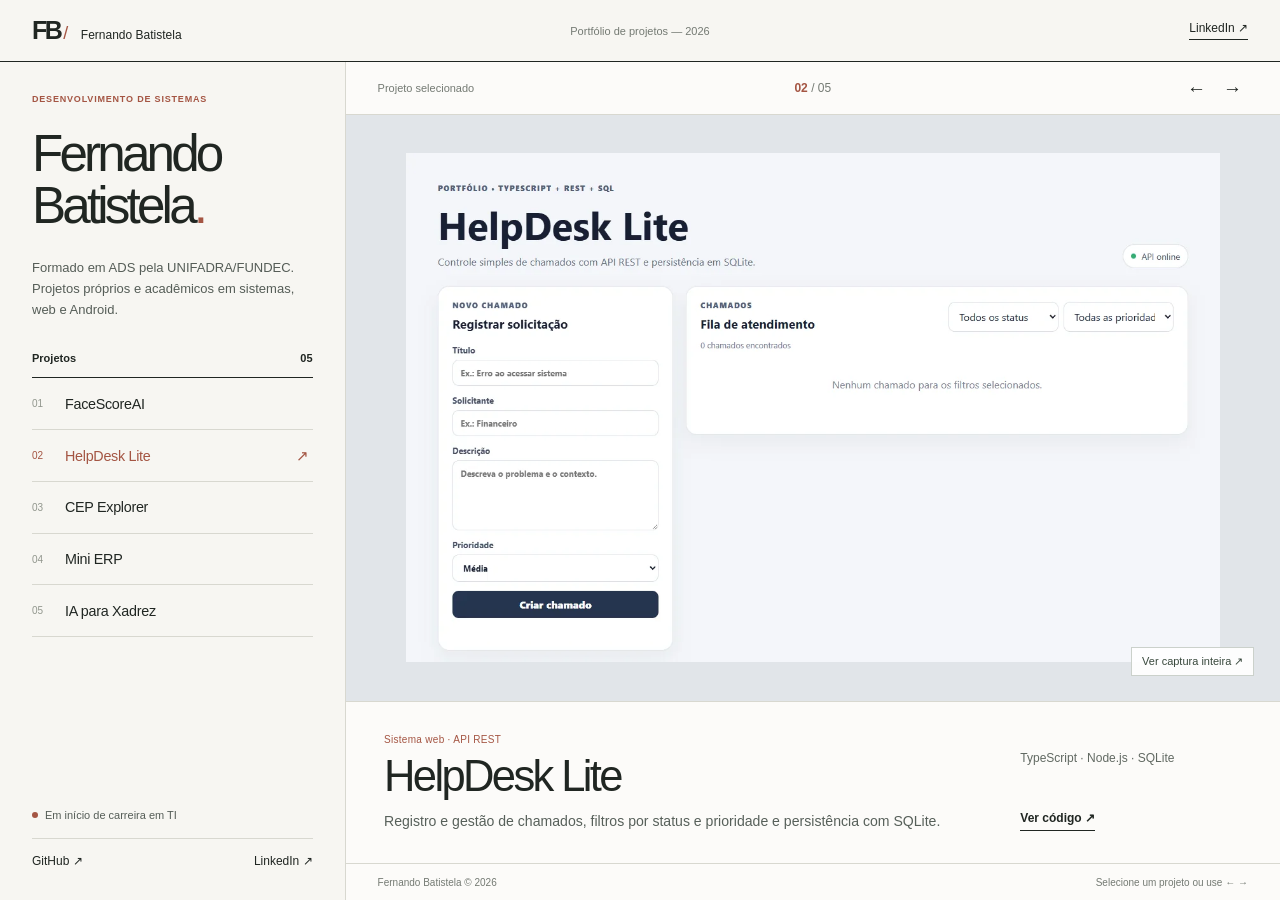
==== commit 687b4cd1: "Simplify portfolio to a single-screen project browser; show full HelpDesk screenshot" ====
--- a/docs/index.html
+++ b/docs/index.html
@@ -1,145 +1,123 @@
 <!doctype html>
 <html lang="pt-BR">
 <head>
-  <meta charset="utf-8">
-  <meta name="viewport" content="width=device-width, initial-scale=1">
-  <meta name="theme-color" content="#f4f1ea">
-  <meta name="description" content="Fernando Batistela. Projetos de desenvolvimento de sistemas: FaceScoreAI, CEP Explorer, HelpDesk Lite, xadrez com IA e Mini ERP.">
-  <meta property="og:title" content="Fernando Batistela — Projetos de software">
-  <meta property="og:description" content="Portfólio com projetos reais em Android, desenvolvimento web e sistemas.">
-  <meta property="og:type" content="website">
-  <title>Fernando Batistela — Projetos de software</title>
-  <link rel="icon" href="assets/mark.svg" type="image/svg+xml">
-  <link rel="stylesheet" href="styles.css">
-  <script defer src="main.js"></script>
+<meta charset="utf-8">
+<meta name="viewport" content="width=device-width, initial-scale=1">
+<meta name="theme-color" content="#f7f6f2">
+<meta name="description" content="Portfólio de Fernando Batistela. Projetos em Android, TypeScript, Python e desenvolvimento de sistemas.">
+<meta property="og:title" content="Fernando Batistela — Projetos">
+<meta property="og:description" content="Conheça o FaceScoreAI, HelpDesk Lite, CEP Explorer, Mini ERP e o TCC de xadrez com IA.">
+<meta property="og:type" content="website">
+<title>Fernando Batistela — Portfólio</title>
+<link rel="icon" href="assets/mark.svg" type="image/svg+xml">
+<link rel="stylesheet" href="styles.css">
+<script defer src="main.js"></script>
 </head>
 <body>
-<a class="skip" href="#conteudo">Pular para o conteúdo</a>
-<header class="masthead" id="topo">
-  <a class="signature" href="#topo" aria-label="Fernando Batistela, início">FB<span class="signature-dot">/</span><span class="signature-name">Fernando Batistela</span></a>
-  <nav class="main-nav" aria-label="Navegação principal">
-    <a href="#projetos">Projetos</a>
-    <a href="#facescore">FaceScoreAI</a>
-    <a href="#sobre">Sobre</a>
-    <a href="#contato">Contato</a>
-  </nav>
-  <a class="masthead-external" href="https://github.com/perfilcorporativo" target="_blank" rel="noopener noreferrer">GitHub <span aria-hidden="true">↗</span></a>
-  <button class="mobile-menu-button" type="button" aria-expanded="false" aria-controls="mobile-menu" aria-label="Abrir navegação"><span></span><span></span></button>
-</header>
-<nav id="mobile-menu" class="mobile-menu" aria-label="Navegação móvel" hidden>
-  <a href="#projetos">Projetos</a><a href="#facescore">FaceScoreAI</a><a href="#sobre">Sobre</a><a href="#contato">Contato</a><a href="https://github.com/perfilcorporativo" target="_blank" rel="noopener noreferrer">GitHub ↗</a>
-</nav>
-<main id="conteudo">
-  <section class="opening" aria-labelledby="opening-title">
-    <div class="opening-rail"><span>PORTFÓLIO — 2026</span><span>ADS / UNIFADRA — FUNDEC</span></div>
-    <div class="opening-layout">
-      <div class="opening-main">
-        <p class="opening-overline">Desenvolvimento de sistemas · Brasil</p>
-        <h1 id="opening-title">Fernando<br><span>Batistela</span><span class="opening-period">.</span></h1>
-        <p class="opening-description">Desenvolvo aplicativos e sistemas para praticar arquitetura, APIs, bancos de dados e interfaces. Estes são os projetos que posso mostrar.</p>
-        <div class="opening-actions"><a class="underlined-link" href="#projetos">Ver os projetos <span aria-hidden="true">↘</span></a><span>01 — 05 em destaque</span></div>
+<a class="skip" href="#projetos">Ir para os projetos</a>
+<div class="app">
+  <header class="bar">
+    <a class="brand" href="https://github.com/perfilcorporativo" target="_blank" rel="noopener noreferrer" aria-label="GitHub de Fernando Batistela"><span>FB<span class="slash">/</span></span><span>Fernando Batistela</span></a>
+    <span class="bar-label">Portfólio de projetos <span class="bar-year">— 2026</span></span>
+    <a class="top-link" href="https://www.linkedin.com/in/fernando-batistela-4bb4b639b/" target="_blank" rel="noopener noreferrer">LinkedIn ↗</a>
+  </header>
+
+  <main class="workspace" id="projetos">
+    <aside class="sidebar">
+      <div class="sidebar-about">
+        <p class="eyebrow">DESENVOLVIMENTO DE SISTEMAS</p>
+        <h1>Fernando <br>Batistela<span>.</span></h1>
+        <p class="intro">Formado em ADS pela UNIFADRA/FUNDEC. Projetos próprios e acadêmicos em sistemas, web e Android.</p>
       </div>
-      <figure class="opening-figure">
-        <div class="opening-image-wrap"><img src="assets/helpdesk-real.webp" width="1280" height="800" alt="Interface real do HelpDesk Lite, com formulário de chamados e painel de atendimento." fetchpriority="high"></div>
-        <figcaption><span>Vista de um projeto</span><span>HelpDesk Lite · aplicação real</span></figcaption>
-      </figure>
-    </div>
-    <div class="opening-bottom"><span>DESENVOLVIMENTO / INTERFACES / SISTEMAS</span><span>Role para continuar ↓</span></div>
-  </section>
 
-  <section class="orientation" aria-labelledby="orientation-title">
-    <p class="orientation-index">A coleção</p>
-    <h2 id="orientation-title">Um aplicativo Android, três sistemas web e um TCC em equipe.</h2>
-    <div class="orientation-note"><span>Cada trabalho tem um estágio próprio: alguns funcionam como sistemas demonstrativos, outros seguem em desenvolvimento.</span><a href="#projetos">Começar a explorar ↗</a></div>
-  </section>
+      <div class="picker" role="group" aria-label="Selecionar projeto">
+        <div class="picker-heading"><span>Projetos</span><span>05</span></div>
+        <button type="button" class="project-tab" data-project="face" aria-pressed="false"><span class="tab-num">01</span><span class="tab-name">FaceScoreAI</span><span class="tab-arrow">↗</span></button>
+        <button type="button" class="project-tab is-active" data-project="help" aria-pressed="true"><span class="tab-num">02</span><span class="tab-name">HelpDesk Lite</span><span class="tab-arrow">↗</span></button>
+        <button type="button" class="project-tab" data-project="cep" aria-pressed="false"><span class="tab-num">03</span><span class="tab-name">CEP Explorer</span><span class="tab-arrow">↗</span></button>
+        <button type="button" class="project-tab" data-project="erp" aria-pressed="false"><span class="tab-num">04</span><span class="tab-name">Mini ERP</span><span class="tab-arrow">↗</span></button>
+        <button type="button" class="project-tab" data-project="chess" aria-pressed="false"><span class="tab-num">05</span><span class="tab-name">IA para Xadrez</span><span class="tab-arrow">↗</span></button>
+      </div>
+      <div class="sidebar-bottom">
+        <div class="availability"><span class="small-dot"></span> Em início de carreira em TI</div>
+        <div class="social"><a href="https://github.com/perfilcorporativo" target="_blank" rel="noopener noreferrer">GitHub ↗</a><a href="https://www.linkedin.com/in/fernando-batistela-4bb4b639b/" target="_blank" rel="noopener noreferrer">LinkedIn ↗</a></div>
+      </div>
+    </aside>
 
-  <section class="project-journey" id="projetos" aria-label="Galeria horizontal de projetos">
-    <div class="journey-fixed">
-      <div class="journey-header">
-        <div><span class="journey-kicker">Trabalhos selecionados</span><h2>Projetos <span id="journey-current">01</span><span class="journey-total">/05</span></h2></div>
-        <div class="journey-controls"><span class="journey-instruction" id="journey-instruction">Role para percorrer →</span><button type="button" id="journey-prev" aria-label="Projeto anterior">←</button><button type="button" id="journey-next" aria-label="Próximo projeto">→</button></div>
+    <section class="viewer" aria-label="Visualização do projeto selecionado">
+      <div class="viewer-toolbar">
+        <span class="viewer-eyebrow">Projeto selecionado</span>
+        <div class="viewer-position"><span id="current-number" aria-live="polite">02</span><span class="total-number"> / 05</span></div>
+        <div class="viewer-controls"><button id="previous" type="button" aria-label="Projeto anterior">←</button><button id="next" type="button" aria-label="Próximo projeto">→</button></div>
       </div>
-      <div class="journey-window" id="journey-window" tabindex="0" aria-label="Projetos em sequência horizontal, use as setas para mudar de projeto">
-        <div class="journey-track" id="journey-track">
 
-          <article class="project-panel face-panel" aria-labelledby="face-panel-title">
-            <div class="panel-copy face-copy">
-              <div class="panel-meta"><span>Aplicativo Android</span><span>2026 / Em desenvolvimento</span></div>
-              <div class="panel-content">
-                <h3 id="face-panel-title">FaceScoreAI</h3>
-                <p>Experiência de leitura geométrica facial no dispositivo: captura, medições, histórico e comparações.</p>
-                <a href="#facescore" class="project-link">Entender o projeto <span aria-hidden="true">↗</span></a>
+      <div class="panels" id="panels">
+        <article class="panel panel-face" data-panel="face" hidden aria-labelledby="title-face">
+          <div class="project-visual stage-face">
+            <div class="flow-graphic" role="img" aria-label="Quatro etapas técnicas do FaceScoreAI: captura, landmarks, métricas e histórico. Não há fotografias nem rostos reais.">
+              <div class="flow-heading"><span>FaceScoreAI</span><span>Android / pipeline local</span></div>
+              <div class="flow-grid">
+                <div><small>01</small><strong>Captura</strong><span>Câmera e galeria</span></div>
+                <div><small>02</small><strong>Landmarks</strong><span>MediaPipe</span></div>
+                <div><small>03</small><strong>Métricas</strong><span>Cálculos geométricos</span></div>
+                <div><small>04</small><strong>Histórico</strong><span>Room</span></div>
               </div>
-              <div class="panel-footer"><span>Kotlin · Compose · MediaPipe · Room</span><span>01</span></div>
+              <p>Diagrama técnico ilustrativo. Nenhuma imagem facial é exibida.</p>
             </div>
-            <div class="face-visual">
-              <div class="flow-note">Estrutura do processamento local <span>sem imagens pessoais</span></div>
-              <div class="face-flow" role="img" aria-label="Fluxo técnico resumido: imagem capturada, detecção de landmarks, métricas geométricas e histórico local.">
-                <div><small>A</small><strong>Captura</strong><p>Galeria ou câmera</p></div>
-                <div><small>B</small><strong>Landmarks</strong><p>MediaPipe</p></div>
-                <div><small>C</small><strong>Métricas</strong><p>Geometria facial</p></div>
-                <div><small>D</small><strong>Histórico</strong><p>Room</p></div>
-              </div>
-              <div class="flow-foot"><span>Fluxo simplificado baseado no aplicativo</span><span>ANDROID / LOCAL</span></div>
+          </div>
+          <div class="panel-info">
+            <div class="panel-copy"><span class="category">Android · Em desenvolvimento</span><h2 id="title-face">FaceScoreAI</h2><p>Leitura geométrica local, histórico e comparação de resultados. Projeto em evolução, sem validação científica ou clínica.</p></div>
+            <div class="panel-side"><span>Kotlin · Jetpack Compose · MediaPipe · Room</span><span class="not-published">Código ainda não público</span></div>
+          </div>
+        </article>
+
+        <article class="panel panel-help" data-panel="help" aria-labelledby="title-help">
+          <div class="project-visual stage-help">
+            <a class="full-image" href="assets/helpdesk-real.webp" target="_blank" rel="noopener noreferrer" aria-label="Abrir a imagem completa e real do HelpDesk Lite em outra aba">
+              <img src="assets/helpdesk-real.webp" width="1280" height="800" alt="Tela completa real do HelpDesk Lite, mostrando formulário de solicitação e fila de atendimento, sem cortes." fetchpriority="high">
+            </a>
+            <a class="open-image-label" href="assets/helpdesk-real.webp" target="_blank" rel="noopener noreferrer">Ver captura inteira ↗</a>
+          </div>
+          <div class="panel-info">
+            <div class="panel-copy"><span class="category">Sistema web · API REST</span><h2 id="title-help">HelpDesk Lite</h2><p>Registro e gestão de chamados, filtros por status e prioridade e persistência com SQLite.</p></div>
+            <div class="panel-side"><span>TypeScript · Node.js · SQLite</span><a href="https://github.com/perfilcorporativo/sistema-tickets" target="_blank" rel="noopener noreferrer">Ver código ↗</a></div>
+          </div>
+        </article>
+
+        <article class="panel panel-cep" data-panel="cep" hidden aria-labelledby="title-cep">
+          <div class="project-visual stage-cep">
+            <a class="full-image" href="assets/cep-real.webp" target="_blank" rel="noopener noreferrer" aria-label="Abrir a imagem completa do CEP Explorer em outra aba">
+              <img src="assets/cep-real.webp" width="1280" height="800" decoding="async" alt="Tela completa real do CEP Explorer com campo de CEP e histórico de consultas.">
+            </a>
+            <a class="open-image-label" href="assets/cep-real.webp" target="_blank" rel="noopener noreferrer">Ver captura inteira ↗</a>
+          </div>
+          <div class="panel-info"><div class="panel-copy"><span class="category">Web · Integração com API</span><h2 id="title-cep">CEP Explorer</h2><p>Consulta à API ViaCEP, validação dos dados e cache e histórico em banco local.</p></div><div class="panel-side"><span>TypeScript · Node.js · SQLite</span><a href="https://github.com/perfilcorporativo/projeto_consulta_api" target="_blank" rel="noopener noreferrer">Ver código ↗</a></div></div>
+        </article>
+
+        <article class="panel panel-erp" data-panel="erp" hidden aria-labelledby="title-erp">
+          <div class="project-visual stage-erp">
+            <a class="full-image" href="assets/erp-real.webp" target="_blank" rel="noopener noreferrer" aria-label="Abrir a imagem completa do Mini ERP em outra aba">
+              <img src="assets/erp-real.webp" width="1280" height="800" decoding="async" alt="Tela real do Mini ERP, mostrando os módulos de cadastro de clientes, produtos, vendas e estoque.">
+            </a>
+            <a class="open-image-label" href="assets/erp-real.webp" target="_blank" rel="noopener noreferrer">Ver captura inteira ↗</a>
+          </div>
+          <div class="panel-info"><div class="panel-copy"><span class="category">Protótipo web · Regras de negócio</span><h2 id="title-erp">Mini ERP</h2><p>Cadastros de clientes e produtos, vendas e controle básico de estoque no navegador.</p></div><div class="panel-side"><span>HTML · CSS · JavaScript</span><span class="not-published">Protótipo local</span></div></div>
+        </article>
+
+        <article class="panel panel-chess" data-panel="chess" hidden aria-labelledby="title-chess">
+          <div class="project-visual stage-chess">
+            <div class="chess-graphic" role="img" aria-label="Resumo técnico do trabalho de conclusão de curso: avaliação neural de posições e busca Negamax com poda alfa-beta.">
+              <span class="chess-label">TCC · EM EQUIPE</span>
+              <div class="chess-formula"><span>Avaliação<br>neural</span><span class="plus">+</span><span>Busca<br>Negamax</span></div>
+              <div class="chess-foot">Poda alfa-beta / Python / TensorFlow</div>
             </div>
-          </article>
-
-          <article class="project-panel cep-panel" aria-labelledby="cep-panel-title">
-            <div class="cep-image-stage"><figure class="real-interface"><img src="assets/cep-real.webp" width="1280" height="800" loading="lazy" decoding="async" alt="Captura de tela real do sistema CEP Explorer com consulta e lista de consultas recentes."><figcaption>Captura real · CEP Explorer</figcaption></figure></div>
-            <div class="panel-copy cep-copy"><div class="panel-meta"><span>Web / API</span><span>02</span></div><div class="panel-content"><h3 id="cep-panel-title">CEP<br>Explorer</h3><p>Consulta endereços pelo ViaCEP e guarda histórico e cache de pesquisas em SQLite.</p><a class="project-link" href="https://github.com/perfilcorporativo/projeto_consulta_api" target="_blank" rel="noopener noreferrer">Código no GitHub ↗</a></div><div class="panel-footer"><span>TypeScript · Node.js · SQLite</span><span>Projeto pessoal</span></div></div>
-          </article>
-
-          <article class="project-panel help-panel" aria-labelledby="help-panel-title">
-            <div class="panel-copy help-copy"><div class="panel-meta"><span>Gestão de chamados</span><span>03 / Sistema web</span></div><div class="panel-content"><h3 id="help-panel-title">HelpDesk<br>Lite</h3><p>Registro, consulta e filtragem de chamados. Interface conectada a uma API REST com persistência em banco local.</p><a class="project-link" href="https://github.com/perfilcorporativo/sistema-tickets" target="_blank" rel="noopener noreferrer">Código no GitHub ↗</a></div><div class="panel-footer"><span>TypeScript · REST · SQLite</span><span>Projeto pessoal</span></div></div>
-            <div class="help-image-stage"><figure class="real-interface"><img src="assets/helpdesk-real.webp" width="1280" height="800" loading="lazy" decoding="async" alt="Captura real da interface do HelpDesk Lite, com campos de novo chamado e a fila de atendimento."><figcaption>Interface executada localmente</figcaption></figure></div>
-          </article>
-
-          <article class="project-panel chess-panel" aria-labelledby="chess-panel-title">
-            <div class="chess-main"><div class="chess-diagram"><span class="chess-diagram-label">Estratégia de busca</span><div class="chess-expression"><span>Avaliação<br>de posição</span><b>+</b><span>Busca<br>Negamax</span></div><div class="chess-divide"></div><p>Limites da busca: poda alfa-beta</p></div></div>
-            <div class="panel-copy chess-copy"><div class="panel-meta"><span>TCC / Trabalho em equipe</span><span>04</span></div><div class="panel-content"><h3 id="chess-panel-title">IA aplicada<br>ao xadrez</h3><p>Trabalho acadêmico que combina avaliação neural de posições e busca por jogadas com Negamax.</p><a class="project-link" href="https://github.com/perfilcorporativo/TCC-IA" target="_blank" rel="noopener noreferrer">Repositório do TCC ↗</a></div><div class="panel-footer"><span>Python · TensorFlow · Algoritmos</span><span>Projeto acadêmico</span></div></div>
-          </article>
-
-          <article class="project-panel erp-panel" aria-labelledby="erp-panel-title">
-            <div class="panel-copy erp-copy"><div class="panel-meta"><span>Organização comercial</span><span>05</span></div><div class="panel-content"><h3 id="erp-panel-title">Mini ERP</h3><p>Protótipo para clientes, produtos e vendas, com movimentação de estoque e dados salvos no navegador.</p><span class="project-status">Projeto local · demonstração de estudo</span></div><div class="panel-footer"><span>HTML · CSS · JavaScript</span><span>Protótipo</span></div></div>
-            <div class="erp-image-stage"><figure class="real-interface"><img src="assets/erp-real.webp" width="1280" height="800" loading="lazy" decoding="async" alt="Captura real do Mini ERP com módulos de cadastro e indicadores de teste."><figcaption>Interface real · Dados de exemplo</figcaption></figure></div>
-          </article>
-        </div>
+          </div>
+          <div class="panel-info"><div class="panel-copy"><span class="category">Trabalho de conclusão de curso · Equipe</span><h2 id="title-chess">IA para Xadrez</h2><p>Combinação de avaliação neural de posições e busca algorítmica por jogadas.</p></div><div class="panel-side"><span>Python · TensorFlow</span><a href="https://github.com/perfilcorporativo/TCC-IA" target="_blank" rel="noopener noreferrer">Ver código ↗</a></div></div>
+        </article>
       </div>
-      <div class="journey-footer"><span class="journey-progress"><span id="journey-progress"></span></span><span class="journey-footnote">A rolagem vertical continua após o último projeto</span></div>
-    </div>
-  </section>
-
-  <section class="focus" id="facescore" aria-labelledby="focus-title">
-    <div class="focus-heading"><span class="section-aside">Aprofundamento / 01</span><h2 id="focus-title">FaceScoreAI, por dentro.</h2><p>Um projeto Android em evolução. Aqui, o foco é a implementação — não uma avaliação da aparência de pessoas.</p></div>
-    <div class="focus-columns">
-      <div class="focus-method"><p class="focus-mark">Kotlin<br><span>+ Compose</span></p><p>Captura e galeria integram um fluxo de leitura local com apresentação das métricas e navegação por histórico.</p></div>
-      <div class="focus-facts">
-        <div class="fact"><span>Processamento</span><div><h3>Local, no aparelho</h3><p>O fluxo usa landmarks e cálculos geométricos. As telas deste portfólio não incluem fotos de pessoas.</p></div></div>
-        <div class="fact"><span>Interface</span><div><h3>Leitura em camadas</h3><p>Apresentação das regiões, histórico e comparação de resultados em uma interface Android.</p></div></div>
-        <div class="fact"><span>Estado</span><div><h3>Em desenvolvimento</h3><p>Configurações externas para contas e assinaturas ainda requerem validação. Não é um instrumento científico ou clínico.</p></div></div>
-      </div>
-    </div>
-  </section>
-
-  <section class="more-work" id="laboratorio" aria-labelledby="more-title">
-    <div class="more-intro"><div><span class="section-aside">Outros projetos</span><h2 id="more-title">Arquivos de estudo</h2></div><p>Scripts, automações e exercícios de integração que complementam os projetos apresentados acima.</p></div>
-    <div class="more-list">
-      <a href="https://github.com/perfilcorporativo/diagnostico-rede" target="_blank" rel="noopener noreferrer"><span>Diagnóstico de Rede</span><small>PowerShell · Conectividade</small><b>↗</b></a>
-      <a href="https://github.com/perfilcorporativo/inventario-computadores" target="_blank" rel="noopener noreferrer"><span>Inventário de Computadores</span><small>Python · CSV</small><b>↗</b></a>
-      <a href="https://github.com/perfilcorporativo/importacao-csv-sql-logistic" target="_blank" rel="noopener noreferrer"><span>Dados logísticos</span><small>Importação CSV · SQL</small><b>↗</b></a>
-      <a href="https://github.com/perfilcorporativo/monitoramento-sistema" target="_blank" rel="noopener noreferrer"><span>Monitoramento de Sistema</span><small>CPU / Memória</small><b>↗</b></a>
-      <a href="https://github.com/perfilcorporativo/verificador-porta" target="_blank" rel="noopener noreferrer"><span>Verificador de Portas</span><small>Python · Sockets</small><b>↗</b></a>
-      <a href="https://github.com/perfilcorporativo/dashboard-logistica" target="_blank" rel="noopener noreferrer"><span>Dashboard Logístico</span><small>Excel · Indicadores</small><b>↗</b></a>
-      <a href="https://github.com/perfilcorporativo/projeto-power-query-logistico" target="_blank" rel="noopener noreferrer"><span>Power Query Logístico</span><small>Power Query · Excel</small><b>↗</b></a>
-      <a href="https://github.com/perfilcorporativo/otimizacao-windows" target="_blank" rel="noopener noreferrer"><span>Rotinas Windows</span><small>PowerShell</small><b>↗</b></a>
-    </div>
-    <div class="more-outro"><a class="underlined-link" href="https://github.com/perfilcorporativo?tab=repositories" target="_blank" rel="noopener noreferrer">Todos os repositórios no GitHub ↗</a></div>
-  </section>
-
-  <section class="bio" id="sobre" aria-labelledby="bio-title"><div class="bio-label"><span>Fernando / Sobre</span><span>Graduação em ADS</span></div><div class="bio-layout"><h2 id="bio-title">Estou começando minha carreira em tecnologia.</h2><div><p>Sou formado em Análise e Desenvolvimento de Sistemas pela UNIFADRA/FUNDEC. Tenho construído projetos pessoais e acadêmicos para praticar desenvolvimento web, Android e integração de sistemas.</p><p>Busco oportunidades de início de carreira para continuar aprendendo e contribuir em produtos e ferramentas reais.</p><div class="bio-stack"><span>Tecnologias presentes nos projetos</span><p>TypeScript, JavaScript, Python, Kotlin, SQL, HTML e CSS.</p></div></div></div></section>
-
-  <section class="end" id="contato" aria-labelledby="contact-title"><div class="end-top"><span>CONTATO</span><a href="#topo">Voltar ao início ↑</a></div><h2 id="contact-title">Quer conversar<br>sobre algum projeto?</h2><div class="end-links"><a href="https://www.linkedin.com/in/fernando-batistela-4bb4b639b/" target="_blank" rel="noopener noreferrer">LinkedIn ↗</a><a href="https://github.com/perfilcorporativo" target="_blank" rel="noopener noreferrer">GitHub ↗</a></div></section>
-</main>
-<footer><span>Fernando Batistela</span><span>Portfólio / 2026</span><a href="#topo">↑</a></footer>
+      <footer class="viewer-bottom"><span>Fernando Batistela © 2026</span><span>Selecione um projeto ou use ← →</span></footer>
+    </section>
+  </main>
+</div>
 </body>
 </html>
--- a/docs/styles.css
+++ b/docs/styles.css
@@ -1,250 +1,195 @@
-@import url('https://fonts.googleapis.com/css2?family=IBM+Plex+Mono:wght@400;500;600&family=Instrument+Sans:wght@400;500;600;700&display=swap');
-:root{--paper:#f4f1ea;--ink:#222722;--secondary:#686c65;--hair:#c7c6be;--accent:#ab4c37;--font:"Instrument Sans","Segoe UI",sans-serif;--mono:"IBM Plex Mono",Consolas,monospace}
+:root{--paper:#f7f6f2;--white:#fcfbf9;--ink:#202622;--line:#d8d8d0;--mute:#747a73;--accent:#a45543;--head:62px;--font:Arial,"Segoe UI",sans-serif}
 *{box-sizing:border-box}
-html{scroll-behavior:smooth;scroll-padding-top:24px}
-body{margin:0;min-width:0;background:var(--paper);color:var(--ink);font:400 16px/1.5 var(--font);-webkit-font-smoothing:antialiased}
-body.menu-open{overflow:hidden}
-::selection{background:#e9c5b5;color:#1a221c}
+html,body{width:100%;height:100%;height:100dvh;margin:0;overflow:hidden}
+body{font-family:var(--font);background:var(--paper);color:var(--ink);font-size:14px;-webkit-font-smoothing:antialiased}
 a{color:inherit;text-decoration:none}
-a:focus-visible,button:focus-visible,.journey-window:focus-visible{outline:2px solid var(--accent);outline-offset:4px}
-button{font:inherit}
-img{display:block;max-width:100%}
-.skip{position:absolute;top:-100px;left:20px;z-index:300;background:#fff;padding:12px}
-.skip:focus{top:10px}
-.masthead{display:grid;grid-template-columns:1fr auto 1fr;align-items:center;min-height:80px;padding:0 clamp(22px,4.4vw,78px);border-bottom:1px solid var(--ink);background:var(--paper);position:relative;z-index:20}
-.signature{display:flex;gap:10px;align-items:baseline;width:max-content;font-size:23px;letter-spacing:-.09em;font-weight:700}
-.signature-dot{color:var(--accent);font-weight:400;transform:rotate(12deg);margin-left:-6px}
-.signature-name{margin-left:8px;letter-spacing:-.03em;font-weight:500;font-size:13px}
-.main-nav{display:flex;gap:clamp(18px,2.8vw,48px);font-size:13px}
-.main-nav a,.masthead-external{transition:color .2s}.main-nav a:hover,.masthead-external:hover{color:var(--accent)}
-.masthead-external{justify-self:end;font-size:13px;border-bottom:1px solid;padding-bottom:3px}
-.mobile-menu-button,.mobile-menu{display:none}
-.opening{padding:0 clamp(22px,4.4vw,78px);background:var(--paper);min-height:calc(100svh - 80px);display:flex;flex-direction:column}
-.opening-rail{display:flex;justify-content:space-between;border-bottom:1px solid var(--hair);padding:21px 0;color:var(--secondary);font:500 10px/1.5 var(--mono);letter-spacing:.01em}
-.opening-layout{display:grid;grid-template-columns:56% 44%;gap:0;flex:1;align-items:center;min-height:600px}
-.opening-main{align-self:stretch;display:flex;flex-direction:column;justify-content:center;padding-right:5vw;padding-top:20px}
-.opening-overline{font:500 12px var(--mono);color:var(--accent);margin:0 0 clamp(18px,3vw,36px)}
-.opening h1{font-size:clamp(61px,8.1vw,129px);font-weight:600;line-height:.99;letter-spacing:-.09em;margin:0 0 clamp(27px,3.8vw,53px)}
-.opening h1>span:first-of-type{font-weight:400}
-.opening-period{color:var(--accent)}
-.opening-description{font-size:clamp(16px,1.48vw,21px);max-width:465px;line-height:1.56;margin:0 0 48px}
-.opening-actions{display:flex;gap:clamp(24px,4vw,60px);align-items:center}
-.opening-actions>span{font:12px var(--mono);color:#89887f}
-.underlined-link{display:inline-flex;gap:38px;align-items:center;justify-content:space-between;border-bottom:1px solid var(--ink);padding-bottom:9px;font-size:14px;font-weight:600;transition:gap .2s,color .2s}.underlined-link:hover{gap:45px;color:var(--accent)}
-.opening-figure{margin:0;align-self:center;width:100%;padding-left:clamp(10px,3vw,42px)}
-.opening-image-wrap{height:clamp(260px,38vw,535px);background:#d9dce0;display:grid;place-items:center;overflow:hidden;position:relative}
-.opening-image-wrap img{width:100%;height:100%;max-width:none;object-fit:cover;object-position:23% top}
-.opening-figure figcaption{display:flex;justify-content:space-between;gap:12px;padding-top:13px;font:11px/1.5 var(--mono);color:var(--secondary)}
-.opening-bottom{border-top:1px solid var(--hair);display:flex;justify-content:space-between;gap:20px;padding:22px 0 27px;font:500 10px/1.4 var(--mono);color:var(--secondary)}
-.orientation{display:grid;grid-template-columns:23% 1fr;padding:clamp(85px,10vw,165px) clamp(22px,4.4vw,78px);gap:20px 40px;border-bottom:1px solid var(--hair)}
-.orientation-index,.section-aside{font:500 12px/1.6 var(--mono);color:var(--accent);margin:8px 0}
-.orientation h2{font-size:clamp(34px,5.2vw,76px);font-weight:500;letter-spacing:-.065em;line-height:1.16;max-width:1020px;margin:0}
-.orientation-note{grid-column:2;display:flex;justify-content:space-between;align-items:end;gap:32px;border-top:1px solid var(--hair);padding-top:20px;margin-top:34px}
-.orientation-note span{max-width:440px;color:var(--secondary);font-size:15px}
-.orientation-note a{font-size:13px;font-weight:600;white-space:nowrap;border-bottom:1px solid;padding-bottom:5px}
-.project-journey{height:100vh;position:relative;background:#e4e2db}
-.journey-fixed{height:100vh;height:100dvh;min-height:600px;position:sticky;top:0;display:grid;grid-template-rows:auto minmax(0,1fr) auto;overflow:hidden}
-.journey-header{height:113px;padding:18px clamp(22px,4.4vw,78px);display:flex;justify-content:space-between;align-items:center;gap:25px;background:#e4e2db;border-bottom:1px solid #a7a9a0}
-.journey-kicker{font:500 11px var(--mono);color:#686d67}
-.journey-header h2{margin:7px 0 0;font-weight:500;font-size:clamp(26px,2.8vw,42px);letter-spacing:-.05em;line-height:1.1}
-.journey-header h2 #journey-current{margin-left:24px;font:500 19px var(--mono);letter-spacing:0;color:var(--accent)}
-.journey-total{font:400 15px var(--mono);color:#8c908a;letter-spacing:0}
-.journey-controls{display:flex;align-items:center;gap:8px}
-.journey-instruction{font:11px var(--mono);color:#6c706a;margin-right:18px}
-.journey-controls button{cursor:pointer;background:none;border:1px solid #969a91;color:var(--ink);width:39px;height:39px;border-radius:0;font:22px/1 var(--font);transition:background .15s}
-.journey-controls button:hover:not(:disabled){background:#2d3730;color:#fff}
-.journey-controls button:disabled{opacity:.24;cursor:default}
-.journey-window{height:100%;min-height:0;overflow:hidden}
-.journey-track{height:100%;width:max-content;display:flex;will-change:transform}
-.project-panel{width:100vw;flex:0 0 100vw;height:100%;min-height:0;display:grid;overflow:hidden}
-.panel-copy{min-width:0;padding:clamp(22px,3.4vw,55px) clamp(25px,4.5vw,76px);display:flex;flex-direction:column;justify-content:space-between}
-.panel-meta,.panel-footer{font:500 11px/1.6 var(--mono);display:flex;justify-content:space-between;gap:20px}
-.panel-footer{padding-top:20px;border-top:1px solid currentColor;font-size:10px}
-.panel-content{padding:30px 0}
-.panel-content h3{font-weight:500;font-size:clamp(54px,6vw,100px);line-height:.98;letter-spacing:-.075em;margin:0 0 28px}
-.panel-content p{font-size:clamp(15px,1.33vw,19px);line-height:1.6;max-width:470px;margin:0 0 30px}
-.project-link{display:inline-block;font-size:14px;font-weight:600;border-bottom:1px solid;padding-bottom:7px}
-.project-link:hover{color:var(--accent)}
-.project-status{font:12px var(--mono)}
-.face-panel{grid-template-columns:43% 57%}
-.face-copy{background:#24332f;color:#f2eee6}
-.face-copy .panel-meta,.face-copy .panel-footer{color:#c1cdc6}
-.face-copy .panel-content p{color:#d5d8d1}
-.face-visual{background:#c8d2ca;min-width:0;display:flex;flex-direction:column;padding:clamp(32px,4vw,65px);color:#25362f}
-.flow-note,.flow-foot{display:flex;justify-content:space-between;font:500 11px var(--mono);gap:18px}
-.flow-note{padding-bottom:28px;border-bottom:1px solid #6f8a7d}
-.flow-note span{color:#64766d}
-.face-flow{display:grid;grid-template-columns:1fr 1fr;grid-template-rows:1fr 1fr;flex:1}
-.face-flow>div{padding:clamp(18px,2.5vw,40px) 22px 20px 0;border-bottom:1px solid #81998d;display:flex;flex-direction:column;justify-content:center}
-.face-flow>div:nth-child(2n){border-left:1px solid #81998d;padding-left:clamp(16px,2.5vw,38px)}
-.face-flow>div:nth-last-child(-n+2){border-bottom:0}
-.face-flow small{font:11px var(--mono);color:#697b72}
-.face-flow strong{font-size:clamp(28px,3.1vw,56px);letter-spacing:-.05em;font-weight:500;margin-top:12px}
-.face-flow p{font:12px var(--mono);color:#607469;margin:2px 0}
-.flow-foot{border-top:1px solid #6f8a7d;padding-top:22px;color:#587163}
-.cep-panel{grid-template-columns:58% 42%}
-.cep-image-stage{background:#b6bdb5;padding:clamp(32px,5vw,90px);display:grid;place-items:center;min-width:0}
-.real-interface{width:100%;margin:0}
-.real-interface img{width:100%;height:auto;object-fit:cover;box-shadow:0 12px 25px #00000017;border:1px solid #ffffff85}
-.real-interface figcaption{font:11px/1.4 var(--mono);color:#555d54;padding-top:15px}
-.cep-copy{background:#f2eee6}
-.cep-copy .panel-content h3{color:#203e31}
-.help-panel{grid-template-columns:40% 60%}
-.help-copy{background:#e1e6eb}
-.help-image-stage{background:#bbc6d3;display:grid;place-items:center;padding:clamp(25px,4.5vw,85px);min-width:0}
-.help-image-stage .real-interface{width:95%}
-.help-copy .panel-content h3{color:#203953}
-.chess-panel{grid-template-columns:58% 42%}
-.chess-main{background:#222a30;color:#f0e9df;display:grid;place-items:center;padding:clamp(34px,4vw,85px)}
-.chess-diagram{border-top:1px solid #78818a;border-bottom:1px solid #78818a;width:100%;max-width:780px;padding:23px 0 25px}
-.chess-diagram-label{font:11px var(--mono);color:#b9c5c7}
-.chess-expression{display:flex;justify-content:space-between;align-items:center;gap:15px;margin:clamp(60px,8vh,110px) 0}
-.chess-expression span{font-size:clamp(25px,3.5vw,52px);font-weight:500;line-height:1.15;letter-spacing:-.045em}
-.chess-expression b{font:400 clamp(30px,5vw,70px) Georgia,serif;color:#b4baa9}
-.chess-divide{height:1px;background:#71818b}
-.chess-diagram p{font:12px var(--mono);margin:20px 0 0;color:#b5bfc1}
-.chess-copy{background:#e8e5da}
-.chess-copy .panel-content h3{font-size:clamp(47px,5.25vw,88px)}
-.erp-panel{grid-template-columns:39% 61%}
-.erp-copy{background:#e0d5c8}
-.erp-image-stage{background:#b7bec8;padding:clamp(29px,4vw,72px);display:grid;place-items:center;min-width:0}
-.erp-image-stage .real-interface{width:100%}
-.erp-copy .panel-content h3{color:#293447}
-.journey-footer{height:62px;padding:0 clamp(22px,4.4vw,78px);border-top:1px solid #b6b8af;display:flex;align-items:center;gap:32px;background:#e4e2db}
-.journey-progress{display:block;height:2px;flex:1;background:#c4c6bd;position:relative}
-.journey-progress>span{display:block;width:0;height:100%;background:#b44b35}
-.journey-footnote{font:10px/1.5 var(--mono);color:#777b73}
-.focus{background:#f4f1ea;padding:clamp(80px,10vw,155px) clamp(22px,4.4vw,78px)}
-.focus-heading{display:grid;grid-template-columns:23% 1fr 24%;align-items:start;gap:36px;padding-bottom:80px;border-bottom:1px solid var(--hair)}
-.focus-heading h2{font-size:clamp(48px,6.4vw,95px);font-weight:500;letter-spacing:-.075em;line-height:1.08;margin:0}
-.focus-heading>p{font-size:15px;line-height:1.7;color:#777970;margin:0}
-.focus-columns{display:grid;grid-template-columns:37% 1fr;gap:12%;padding-top:70px}
-.focus-method{display:flex;flex-direction:column;justify-content:space-between}
-.focus-mark{font-size:clamp(48px,6.1vw,96px);line-height:1.06;letter-spacing:-.06em;margin:0}
-.focus-mark span{color:var(--accent)}
-.focus-method>p:last-child{max-width:370px;color:#6d716a;line-height:1.75}
-.fact{display:grid;grid-template-columns:26% 1fr;gap:25px;padding:22px 0 33px;border-bottom:1px solid var(--hair)}
-.fact:first-child{padding-top:0}
-.fact>span{font:11px var(--mono);color:var(--accent)}
-.fact h3{margin:0 0 12px;font-size:clamp(20px,2.3vw,30px);font-weight:500;letter-spacing:-.04em}
-.fact p{margin:0;color:#646b63;line-height:1.75;font-size:14px;max-width:480px}
-.more-work{padding:clamp(80px,10vw,150px) clamp(22px,4.4vw,78px);background:#e3e2dc}
-.more-intro{display:flex;align-items:end;justify-content:space-between;gap:40px;margin-bottom:58px}
-.more-intro h2{font-size:clamp(47px,5.8vw,90px);line-height:1.06;font-weight:500;letter-spacing:-.072em;margin:13px 0 0}
-.more-intro>p{max-width:330px;color:#686c66;font-size:14px;margin:0 0 8px;line-height:1.75}
-.more-list{border-top:1px solid #a5aaa3}
-.more-list a{display:grid;grid-template-columns:1fr 220px 24px;gap:24px;align-items:center;min-height:94px;border-bottom:1px solid #a5aaa3;transition:padding .25s,background .25s}
-.more-list a:hover{padding:0 18px;background:#d6d9d2}
-.more-list a>span{font-size:clamp(18px,2.4vw,33px);letter-spacing:-.052em}
-.more-list small{font:11px var(--mono);color:#687168}
-.more-list b{font-size:22px;font-weight:400}
-.more-outro{padding-top:43px}
-.bio{background:#f2efe7;padding:95px clamp(22px,4.4vw,78px) 135px}
-.bio-label{display:flex;justify-content:space-between;padding:0 0 24px;border-bottom:1px solid var(--hair);font:11px var(--mono);color:var(--accent)}
-.bio-layout{display:grid;grid-template-columns:1fr 39%;gap:10%;padding-top:75px;align-items:start}
-.bio h2{font-weight:500;font-size:clamp(43px,5.8vw,88px);line-height:1.1;letter-spacing:-.065em;margin:0}
-.bio-layout>div>p{font-size:17px;line-height:1.75;margin:0 0 24px}
-.bio-stack{border-top:1px solid var(--hair);padding-top:23px;margin-top:45px}
-.bio-stack>span{font:11px var(--mono);color:var(--accent)}
-.bio-stack p{margin:13px 0 0;color:#5b635d}
-.end{background:#26312c;color:#f5f2e9;min-height:590px;padding:35px clamp(22px,4.4vw,78px) 70px;display:flex;flex-direction:column;justify-content:space-between}
-.end-top{display:flex;justify-content:space-between;font:11px var(--mono);color:#d0d7c9}
-.end-top a{border-bottom:1px solid;padding-bottom:3px}
-.end h2{font-size:clamp(54px,7.5vw,117px);font-weight:500;line-height:1.07;letter-spacing:-.075em;margin:70px 0;max-width:1050px}
-.end-links{display:flex;gap:45px}
-.end-links a{font-size:17px;border-bottom:1px solid #b7c3b5;padding-bottom:10px}
-.end-links a:hover{color:#d4b49c}
-footer{display:flex;justify-content:space-between;gap:20px;align-items:center;padding:26px clamp(22px,4.4vw,78px);background:#26312c;border-top:1px solid #607267;color:#d7ddd5;font:11px var(--mono)}
-footer a{font-size:20px}
-@media(max-width:1040px){
- .masthead{grid-template-columns:1fr 1fr}.main-nav{display:none}.masthead-external{display:none}
- .mobile-menu-button{display:flex;justify-self:end;flex-direction:column;gap:6px;background:transparent;border:0;padding:10px;cursor:pointer}.mobile-menu-button span{display:block;background:var(--ink);width:24px;height:2px}
- .mobile-menu:not([hidden]){display:flex;flex-direction:column;background:var(--paper);padding:12px 26px 30px;border-bottom:1px solid var(--hair);position:absolute;top:80px;left:0;right:0;z-index:30}
- .mobile-menu a{font-size:22px;padding:11px 0;border-bottom:1px solid var(--hair)}
- .opening-layout{grid-template-columns:54% 46%}
- .opening h1{font-size:clamp(55px,7.8vw,94px)}
- .panel-content h3{font-size:clamp(45px,6.4vw,72px)}
+button{font:inherit;color:inherit}
+button:focus-visible,a:focus-visible{outline:2px solid var(--accent);outline-offset:3px}
+button,a{-webkit-tap-highlight-color:transparent}
+[hidden]{display:none!important}
+.skip{position:absolute;top:-100px;left:10px;background:var(--white);padding:12px;z-index:40}.skip:focus{top:10px}
+.app{height:100%;height:100dvh;display:grid;grid-template-rows:var(--head) minmax(0,1fr);overflow:hidden}
+.bar{display:grid;grid-template-columns:1fr auto 1fr;align-items:center;gap:16px;border-bottom:1px solid var(--ink);padding:0 clamp(18px,2.5vw,42px);background:var(--paper)}
+.brand{display:flex;gap:15px;align-items:baseline;white-space:nowrap;font-size:12px}
+.brand>span:first-child{font-weight:700;font-size:25px;letter-spacing:-.1em}
+.brand .slash{font-weight:400;font-size:18px;color:var(--accent);margin-left:3px}
+.bar-label{font-size:11px;color:var(--mute)}
+.top-link{justify-self:end;font-size:12px;border-bottom:1px solid currentColor;padding-bottom:4px;white-space:nowrap}
+.top-link:hover,.social a:hover,.panel-side a:hover{color:var(--accent)}
+.workspace{height:100%;min-height:0;min-width:0;display:grid;grid-template-columns:clamp(290px,27vw,385px) minmax(0,1fr)}
+.sidebar{min-width:0;min-height:0;background:var(--paper);display:flex;flex-direction:column;padding:clamp(18px,2.5vw,38px);border-right:1px solid var(--line);overflow:hidden}
+.eyebrow{font-size:9px;font-weight:700;letter-spacing:.09em;color:var(--accent);margin:0 0 clamp(13px,2vw,24px)}
+.sidebar-about h1{font-size:clamp(36px,4vw,58px);font-weight:500;letter-spacing:-.075em;line-height:1.02;margin:0}
+.sidebar-about h1 span{color:var(--accent)}
+.intro{font-size:13px;line-height:1.6;color:#555d57;max-width:290px;margin:clamp(15px,2vw,29px) 0 clamp(20px,2.5vw,36px)}
+.picker-heading{display:flex;justify-content:space-between;font-size:11px;font-weight:700;padding-bottom:13px;border-bottom:1px solid var(--ink)}
+.project-tab{appearance:none;text-align:left;border:0;border-bottom:1px solid var(--line);background:transparent;display:grid;grid-template-columns:28px 1fr 14px;gap:5px;align-items:center;width:100%;min-height:clamp(43px,5.75vh,66px);padding:0 3px 0 0;cursor:pointer;transition:color .15s,background .15s}
+.project-tab:hover{color:var(--accent)}
+.project-tab.is-active{color:var(--accent)}
+.project-tab .tab-num{font-size:10px;font-variant-numeric:tabular-nums;color:#92978e}
+.project-tab.is-active .tab-num{color:var(--accent)}
+.project-tab .tab-name{font-size:clamp(13px,1.12vw,16px);font-weight:500;letter-spacing:-.02em}
+.project-tab .tab-arrow{opacity:0;font-size:15px}
+.project-tab.is-active .tab-arrow,.project-tab:hover .tab-arrow{opacity:1}
+.sidebar-bottom{margin-top:auto;padding-top:25px}
+.availability{font-size:11px;color:#555d57;display:flex;align-items:center;gap:7px}
+.small-dot{width:6px;height:6px;border-radius:50%;background:var(--accent);display:inline-block}
+.social{display:flex;justify-content:space-between;gap:20px;margin-top:17px;padding-top:15px;border-top:1px solid var(--line)}
+.social a{font-size:12px}
+.viewer{min-height:0;min-width:0;display:grid;grid-template-rows:53px minmax(0,1fr) 37px;background:var(--white)}
+.viewer-toolbar{display:grid;grid-template-columns:1fr auto 1fr;align-items:center;padding:0 clamp(20px,2.5vw,42px);border-bottom:1px solid var(--line)}
+.viewer-eyebrow{font-size:11px;color:var(--mute)}
+.viewer-position{font-size:12px;font-variant-numeric:tabular-nums}
+#current-number{font-weight:700;color:var(--accent)}
+.total-number{color:var(--mute)}
+.viewer-controls{display:flex;gap:4px;justify-self:end}
+.viewer-controls button{width:32px;height:30px;border:1px solid transparent;background:transparent;cursor:pointer;font-size:19px;line-height:1}
+.viewer-controls button:hover{border-color:var(--line)}
+.viewer-controls button:disabled{opacity:.25;cursor:default}
+.panels{position:relative;min-height:0;min-width:0;overflow:hidden}
+.panel{position:absolute;inset:0;display:grid;grid-template-rows:minmax(0,1fr) auto;min-height:0;min-width:0;background:var(--white)}
+.project-visual{min-height:0;min-width:0;position:relative;display:flex;align-items:center;justify-content:center;overflow:hidden;padding:clamp(15px,3vw,49px)}
+.stage-help{background:#e1e5e9}
+.stage-cep{background:#dfe5e0}
+.stage-erp{background:#e3e1dc}
+.stage-face{background:#d7e1d8}
+.stage-chess{background:#d9dedf}
+.full-image{height:100%;max-height:100%;width:100%;display:flex;align-items:center;justify-content:center;min-width:0;min-height:0}
+.full-image img{display:block;width:100%;height:100%;max-height:100%;object-fit:contain;object-position:center}
+.open-image-label{position:absolute;right:clamp(16px,2vw,30px);bottom:clamp(12px,2vw,25px);font-size:11px;line-height:1.2;padding:7px 10px;background:#ffffffed;border:1px solid #cbd1cb;color:#38483c}
+.open-image-label:hover{background:white}
+.panel-info{min-height:0;display:grid;grid-template-columns:minmax(0,1fr) minmax(180px,.37fr);gap:clamp(15px,3vw,55px);padding:clamp(17px,2.5vw,36px) clamp(20px,3vw,48px);border-top:1px solid var(--line);background:var(--white)}
+.category{display:block;color:var(--accent);font-size:10px;letter-spacing:.03em;margin-bottom:8px}
+.panel-copy h2{font-weight:500;letter-spacing:-.06em;line-height:1.1;margin:0 0 10px;font-size:clamp(30px,3.4vw,51px)}
+.panel-copy p{font-size:clamp(12px,1.1vw,15px);line-height:1.45;margin:0;max-width:600px;color:#57605a}
+.panel-side{display:flex;flex-direction:column;justify-content:space-between;gap:20px;align-items:flex-start;padding-top:17px;font-size:12px;color:#616962}
+.panel-side a{font-weight:600;color:var(--ink);border-bottom:1px solid;padding-bottom:5px}
+.not-published{font-style:italic;color:var(--mute)}
+.viewer-bottom{display:flex;align-items:center;justify-content:space-between;gap:16px;border-top:1px solid var(--line);padding:0 clamp(20px,2.5vw,42px);font-size:10px;color:var(--mute)}
+.flow-graphic{width:min(100%,740px);height:100%;max-height:510px;display:flex;flex-direction:column;border:1px solid #91a297;padding:clamp(15px,2vw,28px);color:#243a2c}
+.flow-heading{display:flex;justify-content:space-between;gap:10px;padding-bottom:14px;border-bottom:1px solid #a1b1a6;font-size:12px}
+.flow-heading span:last-child{font-size:10px;color:#586f5d}
+.flow-grid{display:grid;grid-template-columns:1fr 1fr;grid-template-rows:1fr 1fr;flex:1;min-height:0}
+.flow-grid>div{padding:15px 10px;display:flex;flex-direction:column;justify-content:center;border-bottom:1px solid #a1b1a6;gap:7px}
+.flow-grid>div:nth-child(odd){border-right:1px solid #a1b1a6}
+.flow-grid>div:nth-child(even){padding-left:clamp(14px,2.5vw,36px)}
+.flow-grid>div:nth-last-child(-n+2){border-bottom:0}
+.flow-grid small{font-size:10px;color:#728576}
+.flow-grid strong{font-size:clamp(22px,3vw,48px);line-height:1.05;font-weight:500;letter-spacing:-.06em}
+.flow-grid span{font-size:12px;color:#526c59}
+.flow-graphic>p{margin:0;padding-top:12px;border-top:1px solid #a1b1a6;font-size:10px;color:#647667}
+.chess-graphic{width:min(100%,790px);height:100%;max-height:510px;display:flex;flex-direction:column;justify-content:space-between;border-top:1px solid #829097;border-bottom:1px solid #829097;padding:20px 0}
+.chess-label,.chess-foot{font-size:11px;color:#59686a}
+.chess-formula{display:flex;align-items:center;justify-content:space-around;gap:10px;font-size:clamp(25px,4vw,58px);line-height:1.12;letter-spacing:-.06em;font-weight:500}
+.chess-formula .plus{color:var(--accent);font-weight:400}
+@media(max-height:730px) and (min-width:701px){
+ .sidebar{padding-top:18px;padding-bottom:18px}
+ .eyebrow{margin-bottom:12px}
+ .sidebar-about h1{font-size:39px}
+ .intro{font-size:12px;margin:14px 0 17px}
+ .project-tab{min-height:41px}
+ .sidebar-bottom{padding-top:10px}
+ .social{margin-top:10px;padding-top:9px}
+ .panel-info{padding:13px 25px}
+ .panel-copy h2{font-size:32px;margin-bottom:5px}
+ .panel-side{padding-top:9px}
 }
-@media(max-width:760px){
- html{scroll-padding-top:12px}
- .masthead{min-height:70px}.mobile-menu:not([hidden]){top:70px}
- .opening{min-height:0}
- .opening-rail{font-size:9px;padding:15px 0}
- .opening-layout{display:flex;flex-direction:column;align-items:stretch;gap:40px;padding:74px 0 42px;min-height:0}
- .opening-main{padding:0}
- .opening h1{font-size:clamp(59px,12vw,90px);margin-bottom:30px}
- .opening-description{font-size:16px;margin-bottom:30px}
- .opening-actions>span{font-size:10px}
- .opening-figure{padding:0}
- .opening-image-wrap{height:clamp(250px,62vw,445px)}
- .opening-figure figcaption{font-size:10px}
- .opening-bottom{font-size:9px}
- .orientation{grid-template-columns:1fr;padding:85px 24px;gap:22px}
- .orientation h2{font-size:clamp(39px,7vw,53px)}
- .orientation-note{grid-column:1;flex-direction:column;align-items:start;gap:23px;margin-top:15px}
- .project-journey{height:auto!important}
- .journey-fixed{height:auto;min-height:0;position:relative;display:block;overflow:visible}
- .journey-header{height:auto;padding:33px 24px 24px}
- .journey-header h2{font-size:27px}
- .journey-header h2 #journey-current{margin-left:10px}
- .journey-instruction{display:none}
- .journey-controls button{height:36px;width:36px}
- .journey-window{height:auto;overflow-x:auto;overflow-y:hidden;overscroll-behavior-x:contain;scrollbar-width:none;scroll-snap-type:x mandatory}
- .journey-window::-webkit-scrollbar{display:none}
- .journey-track{height:auto;transform:none!important;will-change:auto}
- .project-panel{scroll-snap-align:start;width:90vw;flex-basis:90vw;height:645px;display:flex;flex-direction:column;border-right:1px solid #e2e2d7}
- .panel-copy{order:2;flex:1;padding:25px 26px;min-height:0}
- .panel-meta,.panel-footer{font-size:9px}
- .panel-content{padding:15px 0}
- .panel-content h3{font-size:clamp(39px,8vw,58px);margin:0 0 15px}
- .panel-content p{font-size:13px;line-height:1.55;margin:0 0 18px}
- .project-link{font-size:12px}
- .face-visual,.cep-image-stage,.help-image-stage,.chess-main,.erp-image-stage{order:1;height:300px;flex:0 0 300px;min-height:0;padding:18px}
- .face-flow strong{font-size:clamp(21px,5vw,31px)}
- .face-flow>div{padding:10px}
- .face-flow>div:nth-child(2n){padding-left:12px}
- .face-flow p{font-size:10px}
- .flow-note,.flow-foot{font-size:9px;padding:9px 0}
- .face-copy{background:#24332f}
- .cep-image-stage,.help-image-stage,.erp-image-stage{padding:22px}
- .real-interface{max-width:480px}
- .chess-expression{margin:30px 0}
- .chess-expression span{font-size:24px}
- .chess-expression b{font-size:30px}
- .chess-diagram{padding:10px 0}
- .chess-diagram p,.chess-diagram-label{font-size:10px}
- .journey-footer{height:50px;padding:0 24px}
- .journey-footnote{font-size:9px}
- .focus{padding:95px 24px}
- .focus-heading{display:block;padding-bottom:38px}
- .focus-heading h2{font-size:clamp(47px,9vw,68px);margin:20px 0}
- .focus-heading>p{max-width:460px}
- .focus-columns{display:block;padding-top:40px}
- .focus-method{gap:25px;margin-bottom:50px}
- .focus-mark{font-size:67px}
- .focus-method>p:last-child{font-size:14px}
- .fact{grid-template-columns:1fr;gap:12px}
- .more-work{padding:85px 24px}
- .more-intro{display:block}.more-intro>p{margin-top:22px}
- .more-list a{grid-template-columns:1fr 20px;gap:5px 12px;min-height:88px;padding:18px 0}
- .more-list a>span{font-size:22px}.more-list small{grid-column:1;grid-row:2;font-size:10px}.more-list b{grid-column:2;grid-row:1/3;align-self:center}
- .bio{padding:75px 24px 95px}
- .bio-layout{grid-template-columns:1fr;gap:40px;padding-top:60px}
- .bio h2{font-size:clamp(43px,9vw,64px)}
- .bio-layout>div>p{font-size:16px}
- .end{min-height:490px;padding:30px 24px 70px}
- .end h2{font-size:clamp(48px,10vw,75px)}
- footer{padding:20px 24px}
+@media(max-width:1000px) and (min-width:701px){
+ .workspace{grid-template-columns:275px minmax(0,1fr)}
+ .sidebar{padding:22px}
+ .sidebar-about h1{font-size:42px}
+ .project-tab .tab-name{font-size:13px}
+ .panel-info{grid-template-columns:1fr;gap:10px;padding:15px 22px}
+ .panel-side{flex-direction:row;justify-content:space-between;gap:10px;align-items:end;padding:0}
 }
-@media(max-width:390px){
- .signature-name{font-size:12px}
- .opening h1{font-size:clamp(52px,12vw,62px)}
- .project-panel{width:93vw;flex-basis:93vw;height:670px}
- .panel-content h3{font-size:39px}
- .face-visual,.cep-image-stage,.help-image-stage,.chess-main,.erp-image-stage{height:285px;flex-basis:285px}
- .panel-copy{padding:19px}
- .journey-header{padding:25px 19px 20px}
+@media(max-width:700px){
+ :root{--head:52px}
+ .bar{grid-template-columns:1fr auto;gap:7px;padding:0 14px}
+ .brand{gap:9px}
+ .brand>span:first-child{font-size:21px}
+ .brand>span:last-child{font-size:12px}
+ .bar-label{display:none}
+ .top-link{font-size:11px}
+ .workspace{display:grid;grid-template-columns:1fr;grid-template-rows:auto minmax(0,1fr)}
+ .sidebar{border-right:0;border-bottom:1px solid var(--line);padding:12px 0 0;display:block;min-height:0}
+ .sidebar-about{padding:0 16px}
+ .sidebar-about .eyebrow{font-size:8px;margin:0 0 6px}
+ .sidebar-about h1{font-size:clamp(27px,7.3vw,36px);letter-spacing:-.06em;line-height:1}
+ .sidebar-about h1 br{display:none}
+ .sidebar-about h1 br:after{content:" "}
+ .sidebar-about h1{word-spacing:.03em}
+ .sidebar-about h1 span{display:inline}
+ .intro{font-size:11px;line-height:1.32;max-width:unset;margin:7px 0 11px;display:-webkit-box;-webkit-line-clamp:2;-webkit-box-orient:vertical;overflow:hidden}
+ .picker{display:flex;gap:0;overflow-x:auto;scrollbar-width:none;overscroll-behavior-x:contain;padding:0 9px}
+ .picker::-webkit-scrollbar{display:none}
+ .picker-heading{display:none}
+ .project-tab{width:auto;min-height:41px;flex:0 0 auto;display:flex;gap:7px;border:0;border-bottom:2px solid transparent;padding:0 11px}
+ .project-tab .tab-num{font-size:9px}
+ .project-tab .tab-name{font-size:12px;white-space:nowrap}
+ .project-tab .tab-arrow{display:none}
+ .project-tab.is-active{border-bottom-color:var(--accent)}
+ .sidebar-bottom{display:none}
+ .viewer{grid-template-rows:37px minmax(0,1fr) 24px}
+ .viewer-toolbar{padding:0 14px}
+ .viewer-eyebrow{font-size:10px}
+ .viewer-position{font-size:11px}
+ .viewer-controls button{font-size:18px;width:29px;height:26px}
+ .panel-info{display:flex;flex-direction:column;gap:7px;padding:12px 15px 13px}
+ .category{font-size:9px;margin-bottom:4px}
+ .panel-copy h2{font-size:clamp(25px,6.7vw,35px);margin:0 0 6px}
+ .panel-copy p{font-size:12px;line-height:1.35;max-width:100%}
+ .panel-side{flex-direction:row;align-items:baseline;justify-content:space-between;gap:12px;max-width:100%;padding:0;font-size:10px}
+ .panel-side a{white-space:nowrap;padding-bottom:2px}
+ .viewer-bottom{padding:0 14px;font-size:9px}
+ .project-visual{padding:clamp(10px,3vw,22px)}
+ .open-image-label{bottom:9px;right:9px;padding:6px 8px;font-size:10px}
+ .flow-graphic{max-height:100%;padding:10px}
+ .flow-heading{font-size:10px;padding-bottom:7px}
+ .flow-heading span:last-child{font-size:8px}
+ .flow-grid>div{padding:5px 5px;gap:2px}
+ .flow-grid>div:nth-child(even){padding-left:10px}
+ .flow-grid strong{font-size:clamp(15px,4.4vw,22px)}
+ .flow-grid span{font-size:9px}
+ .flow-grid small{font-size:8px}
+ .flow-graphic>p{font-size:8px;padding-top:6px}
+ .chess-graphic{padding:10px 0}
+ .chess-formula{font-size:clamp(21px,5vw,35px)}
+ .chess-label,.chess-foot{font-size:9px}
+}
+@media(max-width:380px){
+ .sidebar-about h1{font-size:26px}
+ .sidebar-about .intro{font-size:10px;margin:6px 0 7px}
+ .sidebar-about .eyebrow{margin-bottom:5px}
+ .project-tab{min-height:37px}
+ .panel-info{padding:9px 12px;gap:5px}
+ .panel-copy h2{font-size:26px}
+ .panel-copy p{font-size:11px;line-height:1.3}
+ .panel-side{font-size:9px}
+ .project-visual{padding:9px}
+ .viewer-bottom{font-size:8px}
+}
+@media(max-height:640px) and (max-width:700px){
+ .intro{display:none}
+ .sidebar-about{padding-bottom:8px}
+ .sidebar-about h1{font-size:26px}
+ .panel-copy h2{font-size:24px}
+ .panel-copy p{font-size:11px}
+ .viewer-bottom{display:none}
+ .viewer{grid-template-rows:33px minmax(0,1fr)}
+ .panel-info{padding:8px 12px}
 }
 @media(prefers-reduced-motion:reduce){
- *,*::before,*::after{scroll-behavior:auto!important;animation-duration:.01ms!important;transition-duration:.01ms!important}
+ *,*::before,*::after{scroll-behavior:auto!important;transition-duration:0s!important;animation-duration:0s!important}
+}
+
+@media(max-height:600px) and (min-width:701px){
+ .flow-graphic{padding:8px}
+ .flow-heading{font-size:10px;padding-bottom:5px}
+ .flow-heading span:last-child{font-size:9px}
+ .flow-grid>div{padding:3px 7px;gap:2px}
+ .flow-grid>div:nth-child(even){padding-left:13px}
+ .flow-grid strong{font-size:clamp(14px,2vw,24px)}
+ .flow-grid span{font-size:10px}
+ .flow-grid small{font-size:8px}
+ .flow-graphic>p{padding-top:4px;font-size:8px}
 }
